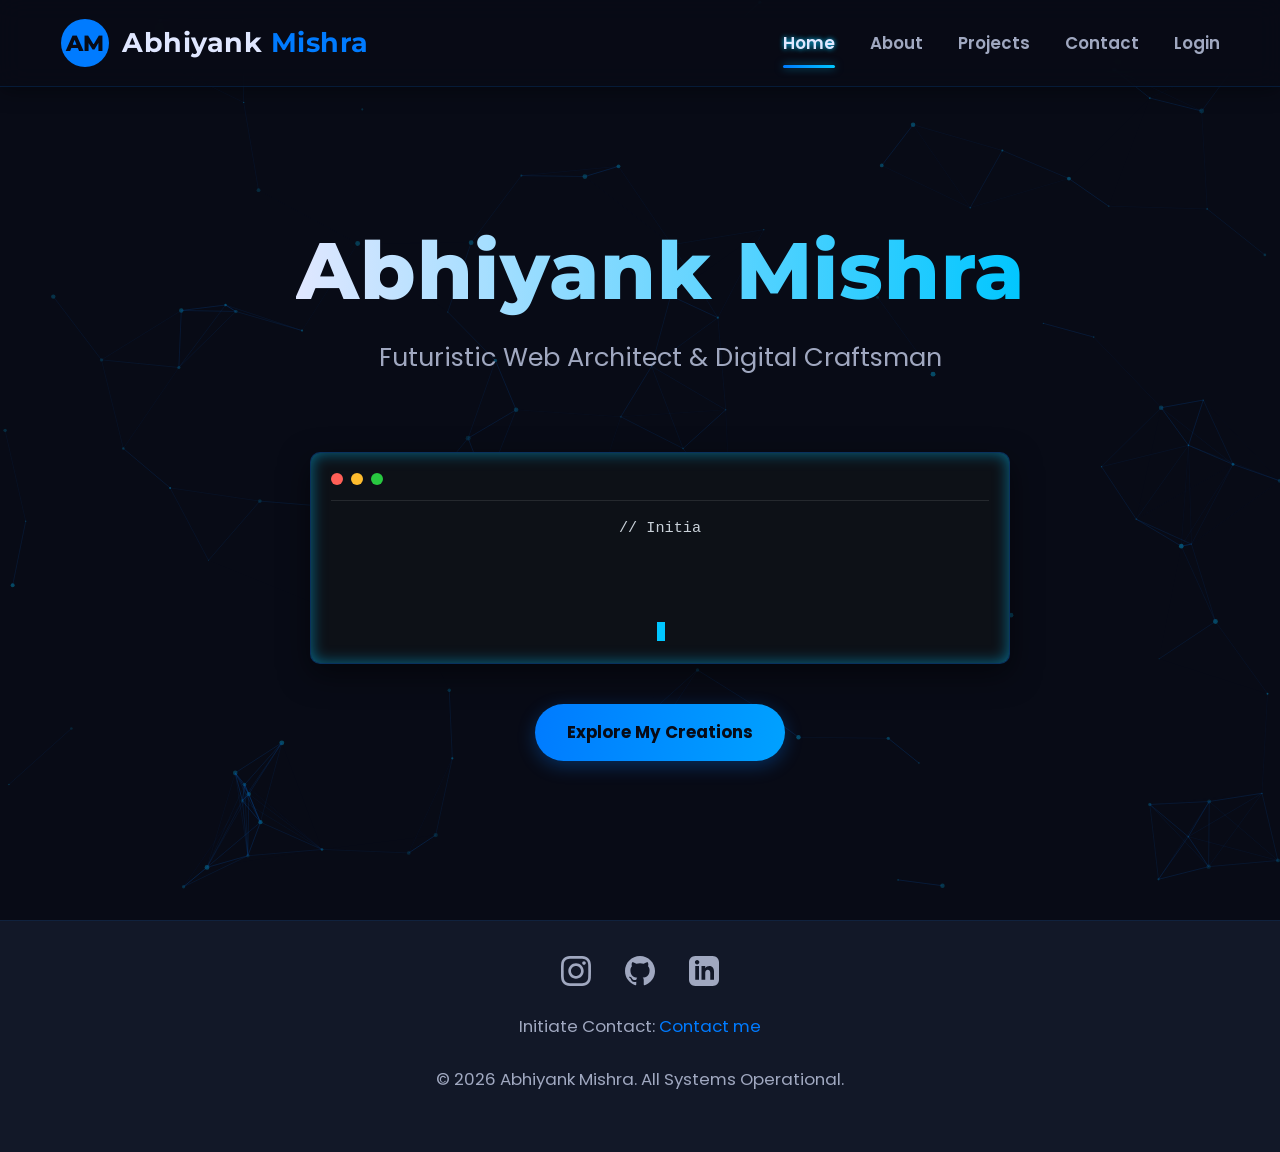
==== index.html @ 35c33877 "Update index.html" ====
<!DOCTYPE html>
<html lang="en">
<head>
    <meta charset="UTF-8">
    <!-- Open Graph Meta Tags for Link Preview -->
    <meta property="og:title" content="Abhiyank" />
    <meta property="og:description" content="Visit to Contact" />
    <meta property="og:image" content="https://abhiyank.in/preview.png" />
    <meta property="og:image:type" content="image/png" />
    <meta property="og:image:width" content="1200" />
    <meta property="og:image:height" content="630" />
    <meta property="og:url" content="https://abhiyank.in" />
    <meta property="og:type" content="website" />
    <meta name="viewport" content="width=device-width, initial-scale=1.0">
    <!-- Twitter Card Meta Tags -->
    <meta name="twitter:card" content="summary_large_image" />
    <meta name="twitter:title" content="Abhiyank" />
    <meta name="twitter:description" content="Visit to Contact" />
    <meta name="twitter:image" content="https://abhiyank.in/preview.png" />
    <title>Abhiyank Mishra - Developer Portfolio</title>
    <link href="https://fonts.googleapis.com/css2?family=Poppins:wght@300;400;600;700&family=Montserrat:wght@700;800&display=swap" rel="stylesheet">
    <style>
        /* CSS Variables */
        :root {
            --bg-dark: #080B16; /* Very dark, slightly bluish black */
            --bg-medium: #121828; /* Dark blue-grey */
            --bg-light: #1A2033; /* Lighter blue-grey for elements */
            --primary-blue: #007BFF; /* Bright, classic blue */
            --accent-blue: #00C6FF; /* Lighter, vibrant cyan-blue */
            --text-light: #E0E7FF; /* Light, slightly blue-tinted white */
            --text-medium: #A0A8C0; /* Muted blue-grey */
            --text-dark: #1E293B; /* For light backgrounds if any */
            --font-primary: 'Poppins', sans-serif;
            --font-secondary: 'Montserrat', sans-serif;
            --transition-speed: 0.4s;
            --shadow-color: rgba(0, 123, 255, 0.3);
            --glow-color: rgba(0, 198, 255, 0.5);
            --code-editor-bg: #0D1117; /* GitHub dark mode like */
        }

        /* Global Resets & Base Styles */
        * {
            margin: 0;
            padding: 0;
            box-sizing: border-box;
        }

        html {
            scroll-behavior: smooth;
        }

        body {
            font-family: var(--font-primary);
            background-color: var(--bg-dark);
            color: var(--text-light);
            line-height: 1.7;
            overflow-x: hidden; /* Prevent horizontal scrollbars */
            position: relative; /* For canvas positioning */
        }

        /* Animated Background Canvas */
        #interactive-bg {
            position: fixed;
            top: 0;
            left: 0;
            width: 100%;
            height: 100%;
            z-index: -1; /* Behind all content */
            opacity: 0.6; /* Slightly reduced for better text contrast */
        }

        /* Main Container & Page Structure */
        .page-container {
            width: 100%;
            min-height: 100vh; 
            position: relative; 
            display: flex; /* For footer positioning */
            flex-direction: column; /* For footer positioning */
        }

        .page-content {
            max-width: 1100px;
            margin: 0 auto;
            padding: 120px 20px 60px; /* Increased top padding for header, bottom for content */
            opacity: 0; 
            transform: translateY(30px) scale(0.98); /* Slightly more pronounced entry */
            transition: opacity calc(var(--transition-speed) * 1.5) ease-out, transform calc(var(--transition-speed) * 1.5) ease-out, visibility 0s calc(var(--transition-speed) * 1.5);
            position: absolute; 
            width: calc(100% - 40px); 
            left: 20px; 
            visibility: hidden; 
            flex-grow: 1; /* Allow content to take available space */
        }

        .page-content.active {
            opacity: 1;
            transform: translateY(0) scale(1);
            visibility: visible;
            position: relative; 
            z-index: 10; 
            transition: opacity var(--transition-speed) ease-out, transform var(--transition-speed) ease-out, visibility 0s 0s;
        }
        
        /* Header & Navigation */
        header {
            position: fixed;
            top: 0;
            left: 0;
            width: 100%;
            background-color: rgba(8, 11, 22, 0.75); /* Darker, more transparent */
            backdrop-filter: blur(12px);
            padding: 18px 0; /* Slightly more padding */
            z-index: 1000;
            box-shadow: 0 3px 20px rgba(0, 0, 0, 0.4);
            border-bottom: 1px solid rgba(0, 123, 255, 0.15);
        }

        .header-container {
            max-width: 1200px; /* Slightly wider */
            margin: 0 auto;
            padding: 0 20px;
            display: flex;
            justify-content: space-between;
            align-items: center;
        }

        /* AM Logo */
        .logo {
            display: flex;
            align-items: center;
            text-decoration: none;
            color: var(--text-light);
        }

        .logo-svg-container {
            width: 50px; /* Slightly larger */
            height: 50px;
            margin-right: 12px;
            transition: transform var(--transition-speed) ease, filter var(--transition-speed) ease;
        }
        .logo:hover .logo-svg-container {
            transform: rotate(20deg) scale(1.15);
            filter: drop-shadow(0 0 8px var(--glow-color));
        }

        .logo-svg {
            width: 100%;
            height: 100%;
        }
        .logo-svg .circle-bg { fill: var(--primary-blue); transition: fill var(--transition-speed) ease; }
        .logo:hover .logo-svg .circle-bg { fill: var(--accent-blue); }
        .logo-svg .text-am { 
            fill: var(--bg-dark); 
            font-family: var(--font-secondary); 
            font-weight: 800; 
            font-size: 22px; 
            text-anchor: middle;
            dominant-baseline: central;
        }

        .logo-name {
            font-family: var(--font-secondary);
            font-size: 1.7rem;
            font-weight: 700;
            letter-spacing: 0.5px;
        }
        .logo-name .first-name { color: var(--text-light); }
        .logo-name .last-name { color: var(--primary-blue); transition: color var(--transition-speed) ease; }
        .logo:hover .logo-name .last-name { color: var(--accent-blue); }


        nav ul {
            list-style: none;
            display: flex;
        }

        nav ul li {
            margin-left: 35px; /* Increased spacing */
        }

        nav ul li a {
            color: var(--text-medium);
            text-decoration: none;
            font-weight: 600;
            font-size: 1.05rem; /* Slightly larger */
            padding: 10px 0;
            position: relative;
            transition: color var(--transition-speed) ease, text-shadow var(--transition-speed) ease;
        }

        nav ul li a::after {
            content: '';
            position: absolute;
            width: 0;
            height: 3px;
            bottom: -3px;
            left: 50%;
            transform: translateX(-50%);
            background: linear-gradient(90deg, var(--primary-blue), var(--accent-blue));
            transition: width var(--transition-speed) ease-in-out;
            border-radius: 3px;
            box-shadow: 0 0 8px var(--glow-color);
            opacity: 0;
        }

        nav ul li a:hover,
        nav ul li a.nav-active {
            color: var(--text-light);
            text-shadow: 0 0 5px var(--accent-blue);
        }

        nav ul li a:hover::after,
        nav ul li a.nav-active::after {
            width: 100%;
            opacity: 1;
        }

        /* Headings and Text */
        h1, h2, h3 {
            font-family: var(--font-secondary);
            color: var(--text-light);
            margin-bottom: 1.2rem;
            line-height: 1.3;
        }
        h1 { font-size: 3.8rem; letter-spacing: 1px; }
        h2 { font-size: 2.8rem; color: var(--primary-blue); margin-bottom: 2.5rem; }
        h3 { font-size: 2rem; color: var(--accent-blue); margin-bottom: 1.8rem; }

        p {
            margin-bottom: 1.5rem;
            color: var(--text-medium);
            font-size: 1.05rem;
        }

        /* Buttons */
        .btn {
            display: inline-block;
            background: linear-gradient(100deg, var(--primary-blue), var(--accent-blue));
            color: var(--bg-dark); 
            padding: 14px 32px;
            text-decoration: none;
            border-radius: 50px;
            font-weight: 700; /* Bolder */
            transition: transform var(--transition-speed) ease, box-shadow var(--transition-speed) ease, background-size var(--transition-speed) ease;
            box-shadow: 0 5px 18px var(--shadow-color);
            border: none;
            cursor: pointer;
            font-size: 1.05rem;
            background-size: 200% 100%; /* For hover animation */
        }

        .btn:hover {
            transform: translateY(-4px) scale(1.05);
            box-shadow: 0 8px 25px var(--glow-color);
            background-position: right center; /* Change gradient direction */
        }

        /* Home Page Specifics */
        #home-page .hero-section {
            min-height: calc(100vh - 160px); /* Adjusted for padding */
            display: flex;
            flex-direction: column;
            justify-content: center;
            align-items: center;
            text-align: center;
            position: relative;
        }

        #home-page .hero-name {
            font-size: 5rem; 
            font-weight: 800;
            background: linear-gradient(90deg, var(--text-light), var(--accent-blue), var(--primary-blue));
            -webkit-background-clip: text;
            -webkit-text-fill-color: transparent;
            background-size: 200% auto;
            animation: textShine 5s linear infinite;
            margin-bottom: 0.8rem;
            opacity: 0; 
            transform: translateY(40px); 
        }

        @keyframes textShine {
            to { background-position: -200% center; }
        }

        #home-page .hero-tagline {
            font-size: 1.6rem;
            color: var(--text-medium);
            margin-bottom: 2.5rem;
            opacity: 0; 
            transform: translateY(40px); 
        }
        
        /* Animated Code Editor */
        .code-editor-container {
            width: 100%;
            max-width: 700px; /* Max width of the editor */
            margin-top: 2rem;
            background-color: var(--code-editor-bg);
            border-radius: 10px;
            padding: 20px;
            box-shadow: 0 10px 30px rgba(0,0,0,0.5), 0 0 15px var(--glow-color) inset;
            border: 1px solid rgba(0, 123, 255, 0.3);
            opacity: 0;
            transform: translateY(40px) scale(0.95);
            position: relative;
            overflow: hidden;
        }
        .code-editor-header {
            display: flex;
            align-items: center;
            padding-bottom: 15px;
            margin-bottom: 15px;
            border-bottom: 1px solid rgba(255,255,255,0.1);
        }
        .code-editor-dot {
            width: 12px;
            height: 12px;
            border-radius: 50%;
            margin-right: 8px;
        }
        .code-editor-dot.red { background-color: #FF5F57; }
        .code-editor-dot.yellow { background-color: #FEBC2E; }
        .code-editor-dot.green { background-color: #28C840; }

        #animated-code {
            font-family: 'Courier New', Courier, monospace;
            font-size: 0.95rem;
            color: #C9D1D9; /* GitHub code color */
            line-height: 1.6;
            min-height: 100px; /* Ensure space for typing */
            white-space: pre-wrap; /* Allows wrapping and preserves spaces/newlines */
        }
        #animated-code .code-keyword { color: #FF7B72; } /* e.g., const, function */
        #animated-code .code-variable { color: #FFA657; } /* e.g., variables */
        #animated-code .code-string { color: #A5D6FF; } /* e.g., "strings" */
        #animated-code .code-comment { color: #8B949E; font-style: italic; } /* e.g., // comments */
        #animated-code .code-function-name { color: #D2A8FF; } /* function names */
        #animated-code .code-number { color: #79C0FF; } /* numbers */


        .typing-cursor {
            display: inline-block;
            width: 8px;
            height: 1.2em; /* Relative to font size */
            background-color: var(--accent-blue);
            animation: blink 1s steps(1) infinite;
            margin-left: 2px;
            vertical-align: text-bottom;
        }

        @keyframes blink {
            50% { opacity: 0; }
        }

        /* Section Title Styling */
        .section-title {
            text-align: center;
            margin-bottom: 50px; /* Increased margin */
        }
        .section-title h2 {
            display: inline-block;
            position: relative;
            padding-bottom: 15px;
        }
        .section-title h2::after {
            content: '';
            position: absolute;
            width: 80px;
            height: 5px;
            bottom: 0;
            left: 50%;
            transform: translateX(-50%);
            background: linear-gradient(90deg, var(--primary-blue), var(--accent-blue));
            border-radius: 3px;
            box-shadow: 0 0 10px var(--glow-color);
        }

        /* About Page */
        .about-grid {
            display: grid;
            grid-template-columns: 2fr 1fr; /* Text takes more space */
            gap: 50px;
            align-items: center;
        }
        .about-image-placeholder {
            width: 100%;
            max-width: 320px;
            height: 320px;
            background-color: var(--bg-medium);
            border-radius: 50%;
            display: flex;
            justify-content: center;
            align-items: center;
            margin: 0 auto;
            border: 6px solid var(--primary-blue);
            box-shadow: 0 0 30px var(--shadow-color), 0 0 15px var(--accent-blue) inset;
            position: relative;
            overflow: hidden;
        }
         .about-image-placeholder::before { /* Inner glow effect */
            content: '';
            position: absolute;
            inset: 0;
            border-radius: 50%;
            padding: 5px; /* control the border thickness */
            background: conic-gradient(from 0deg at 50% 50%, var(--accent-blue), var(--primary-blue), var(--accent-blue));
            -webkit-mask: linear-gradient(#fff 0 0) content-box, linear-gradient(#fff 0 0);
            -webkit-mask-composite: xor;
            mask-composite: exclude;
            animation: spin 4s linear infinite;
        }
        @keyframes spin {
            to { transform: rotate(360deg); }
        }

        .about-image-placeholder span {
            font-size: 3.5rem;
            font-family: var(--font-secondary);
            color: var(--accent-blue);
            z-index: 1; /* Above the pseudo-element */
            text-shadow: 0 0 10px var(--accent-blue);
        }

        /* Projects Page */
        .projects-grid {
            display: grid;
            grid-template-columns: repeat(auto-fit, minmax(320px, 1fr)); /* Slightly larger minmax */
            gap: 35px;
        }
        .project-card {
            background-color: var(--bg-light); /* Lighter background for cards */
            padding: 30px;
            border-radius: 15px;
            box-shadow: 0 8px 25px rgba(0,0,0,0.3);
            transition: transform 0.3s ease, box-shadow 0.3s ease;
            border-left: 5px solid var(--primary-blue);
            position: relative;
            overflow: hidden; /* For tilt effect pseudo-element */
        }
        .project-card:hover {
            /* Tilt effect handled by JS, box-shadow can be enhanced here */
            box-shadow: 0 12px 35px var(--shadow-color), 0 0 15px var(--glow-color);
        }
        .project-card h3 {
            font-size: 1.6rem;
            margin-bottom: 1rem;
        }
        .project-card .tech-stack {
            font-size: 0.9rem;
            color: var(--text-medium);
            margin-bottom: 1.2rem;
            display: flex;
            flex-wrap: wrap;
            gap: 8px;
        }
        .project-card .tech-stack span {
            background-color: rgba(0, 123, 255, 0.2);
            padding: 4px 10px;
            border-radius: 5px;
            font-weight: 500;
            color: var(--accent-blue);
        }
        .project-card-links a {
            color: var(--accent-blue);
            text-decoration: none;
            font-weight: 600;
            margin-right: 18px;
            transition: color var(--transition-speed) ease, text-shadow var(--transition-speed) ease;
        }
        .project-card-links a:hover {
            color: var(--text-light);
            text-shadow: 0 0 5px var(--accent-blue);
            text-decoration: underline;
        }
        .project-card .btn { /* Button styling within card */
            padding: 10px 20px;
            font-size: 0.9rem;
            margin-top: 10px;
        }


        /* Contact & Login Page Forms */
        .form-container { /* Common container for contact and login forms */
            max-width: 650px;
            margin: 0 auto;
            background-color: var(--bg-light);
            padding: 35px 40px; /* More padding */
            border-radius: 15px;
            box-shadow: 0 10px 30px rgba(0,0,0,0.4), 0 0 10px var(--glow-color) inset;
            border: 1px solid rgba(0,123,255,0.2);
        }
        .form-group {
            margin-bottom: 25px;
        }
        .form-group label {
            display: block;
            margin-bottom: 10px;
            font-weight: 600;
            color: var(--text-medium);
            font-size: 1.05rem;
        }
        .form-group input,
        .form-group textarea {
            width: 100%;
            padding: 14px 18px;
            border-radius: 10px;
            border: 2px solid transparent; 
            background-color: var(--bg-dark);
            color: var(--text-light);
            font-family: var(--font-primary);
            font-size: 1rem;
            transition: border-color var(--transition-speed) ease, box-shadow var(--transition-speed) ease;
        }
        .form-group input:focus,
        .form-group textarea:focus {
            outline: none;
            border-color: var(--accent-blue);
            box-shadow: 0 0 0 4px rgba(0, 198, 255, 0.25), 0 0 10px var(--glow-color) inset;
        }
        #form-submission-message {
            margin-top: 25px;
            padding: 18px;
            border-radius: 10px;
            text-align: left;
        }
        #form-submission-message.success {
            background-color: rgba(40, 167, 69, 0.15);
            color: #5cb85c; /* Brighter green */
            border: 1px solid rgba(40, 167, 69, 0.5);
        }
        #form-submission-message.error {
            background-color: rgba(220, 53, 69, 0.15);
            color: #d9534f; /* Brighter red */
            border: 1px solid rgba(220, 53, 69, 0.5);
        }
        #form-submission-message pre {
            white-space: pre-wrap; 
            word-wrap: break-word;
            font-size: 0.95rem;
        }
        .login-form-specific p {
            text-align: center;
            margin-top: 20px;
        }
        .login-form-specific p a {
            color: var(--accent-blue);
            text-decoration: none;
            font-weight: 600;
        }
        .login-form-specific p a:hover {
            text-decoration: underline;
        }


        /* Footer */
        footer {
            background-color: var(--bg-medium);
            color: var(--text-medium);
            text-align: center;
            padding: 35px 20px;
            border-top: 1px solid rgba(0, 123, 255, 0.1);
            /* margin-top: auto; Removed to let page-container flex handle it */
        }
        .social-links {
            margin-bottom: 18px;
        }
        .social-links a {
            margin: 0 15px;
            display: inline-block;
            transition: transform var(--transition-speed) ease, filter var(--transition-speed) ease;
        }
        .social-links a:hover {
            transform: scale(1.25) translateY(-3px);
            filter: drop-shadow(0 0 5px var(--accent-blue));
        }
        .social-links svg {
            width: 30px; /* Larger icons */
            height: 30px;
            fill: var(--text-medium);
            transition: fill var(--transition-speed) ease;
        }
        .social-links a:hover svg {
            fill: var(--accent-blue);
        }
        footer p a {
            color: var(--primary-blue);
            text-decoration: none;
        }
        footer p a:hover {
            text-decoration: underline;
            color: var(--accent-blue);
        }

        /* Scroll-based Animations (Reveal elements) */
        .reveal-on-scroll {
            opacity: 0;
            transform: translateY(40px) scale(0.95); /* Enhanced effect */
            transition: opacity 0.7s ease-out, transform 0.7s ease-out;
        }
        .reveal-on-scroll.visible {
            opacity: 1;
            transform: translateY(0) scale(1);
        }

        /* Responsive Design */
        @media (max-width: 992px) { /* Tablet */
            .about-grid { grid-template-columns: 1fr; text-align: center; }
            .about-image-placeholder { margin-bottom: 40px; max-width: 280px; height: 280px;}
        }

        @media (max-width: 768px) { /* Mobile */
            .header-container {
                flex-direction: column;
                align-items: center;
            }
            .logo { margin-bottom: 18px; }
            nav ul {
                justify-content: center;
                padding-left: 0; 
                flex-wrap: wrap; /* Allow nav items to wrap */
            }
            nav ul li { margin: 5px 10px; } /* Adjust spacing for wrapped items */

            h1 { font-size: 2.8rem; }
            #home-page .hero-name { font-size: 3.2rem; }
            #home-page .hero-tagline { font-size: 1.3rem; }
            .code-editor-container { max-width: 90%; padding: 15px; }
            #animated-code { font-size: 0.85rem; }

            h2 { font-size: 2.2rem; }
            h3 { font-size: 1.7rem; }

            .page-content { padding-top: 180px; /* Increased for taller header on mobile */ }
            .projects-grid { grid-template-columns: 1fr; } /* Single column for projects */
            .form-container { padding: 25px 20px; }
        }

    </style>
</head>
<body>
    <canvas id="interactive-bg"></canvas>

    <header>
        <div class="header-container">
            <a href="#home" class="logo nav-link" data-page="home-page">
                <div class="logo-svg-container">
                    <svg class="logo-svg" viewBox="0 0 50 50" xmlns="http://www.w3.org/2000/svg">
                        <circle class="circle-bg" cx="25" cy="25" r="24"/>
                        <text class="text-am" x="50%" y="51%">AM</text>
                    </svg>
                </div>
                <span class="logo-name">
                    <span class="first-name">Abhiyank</span> <span class="last-name">Mishra</span>
                </span>
            </a>
            <nav>
                <ul>
                    <li><a href="#home" class="nav-link nav-active" data-page="home-page">Home</a></li>
                    <li><a href="#about" class="nav-link" data-page="about-page">About</a></li>
                    <li><a href="#projects" class="nav-link" data-page="projects-page">Projects</a></li>
                    <li><a href="#contact" class="nav-link" data-page="contact-page">Contact</a></li>
                    <li><a href="#login" class="nav-link" data-page="login-page">Login</a></li>
                </ul>
            </nav>
        </div>
    </header>

    <div class="page-container">
        <section id="home-page" class="page-content active">
            <div class="hero-section">
                <h1 class="hero-name">Abhiyank Mishra</h1>
                <p class="hero-tagline">Futuristic Web Architect & Digital Craftsman</p>
                <div class="code-editor-container">
                    <div class="code-editor-header">
                        <span class="code-editor-dot red"></span>
                        <span class="code-editor-dot yellow"></span>
                        <span class="code-editor-dot green"></span>
                    </div>
                    <div id="animated-code"></div><span class="typing-cursor"></span>
                </div>
                <a href="#projects" class="btn nav-link" data-page="projects-page" style="margin-top: 2.5rem;">Explore My Creations</a>
            </div>
        </section>

        <section id="about-page" class="page-content">
            <div class="section-title">
                <h2>About Me</h2>
            </div>
            <div class="about-grid">
                <div class="about-text reveal-on-scroll">
                    <p>Greetings! I'm Abhiyank Mishra, a forward-thinking developer with a fervent passion for crafting cutting-edge digital solutions. My expertise lies in architecting and building highly interactive, responsive, and aesthetically pleasing web applications that push the boundaries of user experience.</p>
                    <p>My journey in the realm of technology is fueled by an insatiable curiosity to unravel complex challenges and a profound love for designing elegant, intuitive interfaces. I am adept with JavaScript, HTML5, CSS3, and a spectrum of modern frameworks and libraries, constantly seeking to integrate the latest advancements into my work.</p>
                    <p>Beyond the screen, I immerse myself in exploring emergent technologies, contributing to innovative open-source initiatives, and relentlessly refining my skill set to engineer software that not only functions flawlessly but also inspires. Let's collaborate to manifest your next visionary project!</p>
                </div>
                <div class="about-image-placeholder reveal-on-scroll" style="transition-delay: 0.2s;">
                    <span>AM</span>
                </div>
            </div>
            </section>

        <section id="projects-page" class="page-content">
            <div class="section-title">
                <h2>My Innovations</h2>
            </div>
            <div class="projects-grid">
                <div class="project-card reveal-on-scroll">
                    <h3>SGIC Project</h3>
                    <p class="tech-stack"><span>Python</span><span>Django</span><span>HTML</span><span>Bootstrap </span><span>Javascript </span></p>
                    <p>A Fully working School Management system with dynamic dashboard for teacher, students, Principal(Admin) </p>
                    <div class="project-card-links">
                        <a href="https://sgic.up.railway.app/" target="_blank">Live Preview</a>
                        <a href="https://github.com/abhiyank-mishra" target="_blank">GitHub Repo (Private)</a>
                    </div>
                </div>
                <div class="project-card reveal-on-scroll" style="transition-delay: 0.15s;">
                    <h3>Pizza Wale Bhaiya Django</h3>
                    <p class="tech-stack"><span>Python</span><span>Django</span><span>HTML</span><span>Bootstrap </span><span>Javascript </span></p>
                    <p>A fully working e-commerce website for Pizza Wale Bhaiya in Django </p>
                     <div class="project-card-links">
                        <a href="https://pizzawalebhaiya.up.railway.app/" target="_blank">Live Preview </a>
                        <a href="https://github.com/abhiyank-mishra" target="_blank">GitHub Repo (Private)</a>
                    </div>
                </div>
                 <div class="project-card reveal-on-scroll" style="transition-delay: 0.3s;">
                    <h3>Pizza Wale Bhaiya React</h3>
                    <p class="tech-stack"><span>React</span><span>Next.Js</span><span>HTML</span><span>Bootstrap </span><span>Javascript </span></p>
                    <p>A working e-commerce website for Pizza Wale Bhaiya in React</p>
                     <div class="project-card-links">
                        <a href="https://pizza-wale-bhaiya.vercel.app/" target="_blank">Live Preview </a>
                        <a href="https://github.com/abhiyank-mishra" target="_blank">GitHub Repo (Private)</a>
                    </div>
                </div>
            </div>
        </section>

        <section id="contact-page" class="page-content">
  <div class="section-title">
    <h2>Connect With Me</h2>
  </div>
  <form
    id="contact-form"
    class="form-container reveal-on-scroll"
    action="https://formsubmit.co/contact@abhiyank.in"
    method="POST"
  >
    <!-- Clean and nice formatting in email -->
    <input type="hidden" name="_template" value="table" />

    <!-- Subject line in email -->
    <input type="hidden" name="_subject" value="New Contact from Portfolio - Abhiyank" />

    <!-- Redirect back to homepage -->
    <input type="hidden" name="_next" value="https://abhiyank.in/" />

    <!-- No Captcha -->
    <input type="hidden" name="_captcha" value="false" />

    <!-- Actual form fields -->
    <div class="form-group">
      <label for="name">Your Name:</label>
      <input
        type="text"
        id="name"
        name="name"
        placeholder="e.g., Ravi Teja"
        required
      />
    </div>

    <div class="form-group">
      <label for="email">Your Email:</label>
      <input
        type="email"
        id="email"
        name="email"
        placeholder="e.g., raviteja@email.com"
        required
      />
    </div>

    <div class="form-group">
      <label for="message">Your Message:</label>
      <textarea
        id="message"
        name="message"
        rows="6"
        placeholder="Let's build something amazing..."
        required
      ></textarea>
    </div>

    <button type="submit" class="btn">Submit to Abhiyank</button>
  </form>

  <div
    id="form-submission-message"
    class="reveal-on-scroll"
    style="transition-delay: 0.2s;"
  ></div>
</section>

        <section id="login-page" class="page-content">
            <div class="section-title">
                <h2>Access Portal</h2>
            </div>
            <form id="login-form" class="form-container login-form-specific reveal-on-scroll">
                <div class="form-group">
                    <label for="username">Username / ID:</label>
                    <input type="text" id="username" name="username" placeholder="Enter your identifier" required>
                </div>
                <div class="form-group">
                    <label for="password">Password / Key:</label>
                    <input type="password" id="password" name="password" placeholder="Enter your access key" required>
                </div>
                <button type="submit" class="btn">Authenticate</button>
                <p>This is a conceptual login. No actual authentication is performed.</p>
                <p><a href="#home" class="nav-link" data-page="home-page">Return to Home</a></p>
            </form>
        </section>

    </div> <footer>
        <div class="social-links">
            <a href="https://www.instagram.com/abhiyank_mishra/" target="_blank" title="Instagram">
                <svg viewBox="0 0 24 24"><path d="M12 2.163c3.204 0 3.584.012 4.85.07 3.252.148 4.771 1.691 4.919 4.919.058 1.265.069 1.645.069 4.849 0 3.205-.012 3.584-.069 4.849-.149 3.225-1.664 4.771-4.919 4.919-1.266.058-1.644.07-4.85.07-3.204 0-3.584-.012-4.849-.07-3.26-.149-4.771-1.699-4.919-4.92-.058-1.265-.07-1.644-.07-4.849 0-3.204.013-3.583.07-4.849.149-3.227 1.664-4.771 4.919-4.919 1.266-.057 1.645-.069 4.849-.069zm0-2.163c-3.259 0-3.667.014-4.947.072-4.358.2-6.78 2.618-6.98 6.98-.059 1.281-.073 1.689-.073 4.948s.014 3.668.072 4.948c.2 4.359 2.618 6.78 6.98 6.98 1.28.058 1.688.072 4.948.072s3.668-.014 4.948-.072c4.354-.2 6.782-2.618 6.979-6.98.059-1.28.073-1.689.073-4.948s-.014-3.667-.072-4.947c-.196-4.354-2.617-6.78-6.979-6.98-1.281-.059-1.69-.073-4.949-.073zm0 5.838c-3.403 0-6.162 2.759-6.162 6.162s2.759 6.163 6.162 6.163 6.162-2.759 6.162-6.163c0-3.403-2.759-6.162-6.162-6.162zm0 10.162c-2.209 0-4-1.79-4-4s1.791-4 4-4 4 1.79 4 4-1.791 4-4 4zm6.406-11.845c-.796 0-1.441.645-1.441 1.44s.645 1.44 1.441 1.44c.795 0 1.439-.645 1.439-1.44s-.644-1.44-1.439-1.44z"/></svg>
            </a>
            <a href="https://github.com/abhiyank-mishra" target="_blank" title="GitHub">
                <svg viewBox="0 0 24 24"><path d="M12 0c-6.626 0-12 5.373-12 12 0 5.302 3.438 9.8 8.207 11.387.599.111.793-.261.793-.577v-2.234c-3.338.726-4.033-1.416-4.033-1.416-.546-1.387-1.333-1.756-1.333-1.756-1.089-.745.083-.729.083-.729 1.205.084 1.839 1.237 1.839 1.237 1.07 1.834 2.807 1.304 3.492.997.107-.775.418-1.305.762-1.604-2.665-.305-5.467-1.334-5.467-5.931 0-1.311.469-2.381 1.236-3.221-.124-.303-.535-1.524.117-3.176 0 0 1.008-.322 3.301 1.23.957-.266 1.983-.399 3.003-.404 1.02.005 2.047.138 3.006.404 2.291-1.552 3.297-1.23 3.297-1.23.653 1.653.242 2.874.118 3.176.77.84 1.235 1.911 1.235 3.221 0 4.609-2.807 5.624-5.479 5.921.43.372.823 1.102.823 2.222v3.293c0 .319.192.694.801.576 4.765-1.589 8.199-6.086 8.199-11.386 0-6.627-5.373-12-12-12z"/></svg>
            </a>
            <a href="https://www.linkedin.com/in/abhiyank-mishra-8bb310305/" target="_blank" title="LinkedIn">
                 <svg viewBox="0 0 24 24"><path d="M19 0h-14c-2.761 0-5 2.239-5 5v14c0 2.761 2.239 5 5 5h14c2.762 0 5-2.239 5-5v-14c0-2.761-2.238-5-5-5zm-11 19h-3v-11h3v11zm-1.5-12.268c-.966 0-1.75-.79-1.75-1.764s.784-1.764 1.75-1.764 1.75.79 1.75 1.764-.783 1.764-1.75 1.764zm13.5 12.268h-3v-5.604c0-3.368-4-3.113-4 0v5.604h-3v-11h3v1.765c1.396-2.586 7-2.777 7 2.476v6.759z"/></svg>
            </a>
        </div>
        <p>Initiate Contact: <a href="https://abhiyank-mishra.github.io/#contact">Contact me</a></p>
        <p>&copy; <span id="current-year"></span> Abhiyank Mishra. All Systems Operational.</p>
    </footer>

    <script>
    document.addEventListener('DOMContentLoaded', () => {
        const navLinks = document.querySelectorAll('.nav-link');
        const pages = document.querySelectorAll('.page-content');
        const homeName = document.querySelector('#home-page .hero-name');
        const homeTagline = document.querySelector('#home-page .hero-tagline');
        const homeButton = document.querySelector('#home-page .btn');
        const codeEditor = document.querySelector('#home-page .code-editor-container');

        // --- Animated Code Typing Effect ---
        const animatedCodeElement = document.getElementById('animated-code');
        const codeSnippets = [
            {
                text: `// Initialize futuristic UI...\n<span class="code-keyword">const</span> <span class="code-variable">ui</span> = <span class="code-keyword">new</span> <span class="code-function-name">FuturisticInterface</span>();\n<span class="code-variable">ui</span>.<span class="code-function-name">renderParticles</span>(<span class="code-number">1000</span>);\n<span class="code-variable">ui</span>.<span class="code-function-name">activateNeuralNetwork</span>();`,
                delay: 100
            },
            {
                text: `// Launching quantum encryption...\n<span class="code-keyword">function</span> <span class="code-function-name">secureConnection</span>(<span class="code-variable">data</span>) {\n  <span class="code-keyword">const</span> <span class="code-variable">encrypted</span> = <span class="code-function-name">QuantumEncrypt</span>(<span class="code-variable">data</span>);\n  <span class="code-keyword">return</span> <span class="code-variable">encrypted</span>;\n}`,
                delay: 90
            },
            {
                text: `// Booting up AI core...\n<span class="code-keyword">async</span> <span class="code-keyword">function</span> <span class="code-function-name">startAICore</span>() {\n  <span class="code-keyword">await</span> <span class="code-variable">loadModels</span>();\n  <span class="code-comment">// AI is now sentient</span>\n  <span class="code-function-name">console</span>.<span class="code-function-name">log</span>(<span class="code-string">"AI Core Online."</span>);\n}`,
                delay: 95
            }
        ];
        let currentSnippetIndex = 0;
        let currentCharIndex = 0;
        let isDeleting = false;

        function typeCode() {
            if (!animatedCodeElement) return;
            const currentSnippet = codeSnippets[currentSnippetIndex];
            
            if (isDeleting) {
                // Deleting: Remove characters one by one (faster)
                // For simplicity in this demo, we'll clear and move to next to avoid complex HTML parsing for deletion
                animatedCodeElement.innerHTML = ''; 
                currentCharIndex = 0;
                isDeleting = false;
                currentSnippetIndex = (currentSnippetIndex + 1) % codeSnippets.length;
                setTimeout(typeCode, 500); // Pause before typing next
            } else {
                // Typing
                if (currentCharIndex < currentSnippet.text.length) {
                    // To correctly render HTML tags as part of the string, we need to append carefully
                    // This simplified version appends the whole snippet up to currentCharIndex
                    // A more robust solution would parse and append token by token
                    animatedCodeElement.innerHTML = currentSnippet.text.substring(0, currentCharIndex + 1);
                    currentCharIndex++;
                    setTimeout(typeCode, Math.random() * currentSnippet.delay + 50); // Randomize typing speed slightly
                } else {
                    // Finished typing this snippet
                    isDeleting = true;
                    setTimeout(typeCode, 3000); // Wait before deleting
                }
            }
        }


        // --- Interactive Background Canvas (Particles) ---
        const canvas = document.getElementById('interactive-bg');
        const ctx = canvas.getContext('2d');
        let particlesArray;

        canvas.width = window.innerWidth;
        canvas.height = window.innerHeight;

        class Particle {
            constructor(x, y, directionX, directionY, size, color, speed) {
                this.x = x;
                this.y = y;
                this.directionX = directionX * speed;
                this.directionY = directionY * speed;
                this.size = size;
                this.color = color;
                this.baseSpeed = speed;
            }
            draw() {
                ctx.beginPath();
                ctx.arc(this.x, this.y, this.size, 0, Math.PI * 2, false);
                ctx.fillStyle = this.color;
                ctx.fill();
            }
            update() {
                if (this.x > canvas.width + this.size * 2 || this.x < -this.size * 2) {
                    this.directionX = -this.directionX;
                }
                if (this.y > canvas.height + this.size * 2 || this.y < -this.size * 2) {
                    this.directionY = -this.directionY;
                }
                this.x += this.directionX;
                this.y += this.directionY;
                this.draw();
            }
        }

        function initParticles() {
            particlesArray = [];
            const numberOfParticles = (canvas.height * canvas.width) / 10000; 
            for (let i = 0; i < numberOfParticles; i++) {
                const size = Math.random() * 2 + 0.5; 
                const x = Math.random() * canvas.width;
                const y = Math.random() * canvas.height;
                const directionX = (Math.random() * 0.4) - 0.2; 
                const directionY = (Math.random() * 0.4) - 0.2;
                const speed = Math.random() * 0.5 + 0.2; // Individual speed for particles
                const color = `rgba(0, 198, 255, ${Math.random() * 0.4 + 0.2})`; 
                particlesArray.push(new Particle(x, y, directionX, directionY, size, color, speed));
            }
        }

        function connectParticles() {
            let opacityValue = 1;
            for (let a = 0; a < particlesArray.length; a++) {
                for (let b = a + 1; b < particlesArray.length; b++) { // Start b from a + 1
                    const distance = Math.sqrt(
                        Math.pow(particlesArray[a].x - particlesArray[b].x, 2) +
                        Math.pow(particlesArray[a].y - particlesArray[b].y, 2)
                    );
                    const connectionDistance = Math.min(canvas.width / 8, 120); // Max connection distance

                    if (distance < connectionDistance) { 
                        opacityValue = 1 - (distance / connectionDistance);
                        ctx.strokeStyle = `rgba(0, 123, 255, ${opacityValue * 0.5})`; 
                        ctx.lineWidth = 0.8;
                        ctx.beginPath();
                        ctx.moveTo(particlesArray[a].x, particlesArray[a].y);
                        ctx.lineTo(particlesArray[b].x, particlesArray[b].y);
                        ctx.stroke();
                    }
                }
            }
        }

        function animateParticles() {
            requestAnimationFrame(animateParticles);
            ctx.clearRect(0, 0, canvas.width, canvas.height);
            for (let i = 0; i < particlesArray.length; i++) {
                particlesArray[i].update();
            }
            connectParticles();
        }
        
        initParticles();
        animateParticles();

        window.addEventListener('resize', () => {
            canvas.width = window.innerWidth;
            canvas.height = window.innerHeight;
            initParticles();
        });


        // --- Page Navigation ---
        function showPage(pageId, isInitialLoad = false) {
            pages.forEach(page => {
                if (page.id === pageId) {
                    setTimeout(() => {
                        page.classList.add('active');
                        handleScrollAnimations(page); // Trigger scroll animations for new page
                        if (pageId === 'home-page' && isInitialLoad) { // Trigger homepage animations only on initial load of home
                            triggerHomePageIntroAnimations();
                        }
                    }, isInitialLoad ? 50 : (parseFloat(getComputedStyle(document.documentElement).getPropertyValue('--transition-speed')) * 1000 * 0.5) ); // Adjust delay
                } else {
                    page.classList.remove('active');
                }
            });

            navLinks.forEach(link => {
                link.classList.toggle('nav-active', link.dataset.page === pageId);
            });
            
            if (!isInitialLoad) { // Avoid changing hash if it's the initial load based on hash
                 window.location.hash = pageId.replace('-page', '');
            }
        }

        navLinks.forEach(link => {
            link.addEventListener('click', (e) => {
                e.preventDefault();
                const pageId = link.dataset.page;
                const currentPage = document.querySelector('.page-content.active');
                
                if (currentPage && currentPage.id !== pageId) {
                    currentPage.classList.remove('active'); 
                    showPage(pageId);
                } else if (!currentPage) { 
                    showPage(pageId);
                }
                 // Smooth scroll to top of new page content
                const targetPageElement = document.getElementById(pageId);
                if (targetPageElement) {
                    // Wait for page to become potentially visible before scrolling
                    setTimeout(() => {
                        const headerOffset = document.querySelector('header').offsetHeight;
                        const elementPosition = targetPageElement.getBoundingClientRect().top + window.pageYOffset - headerOffset;
                        window.scrollTo({ top: elementPosition, behavior: 'smooth' });
                    }, parseFloat(getComputedStyle(document.documentElement).getPropertyValue('--transition-speed')) * 1000 * 0.6);
                }
            });
        });
        
        // --- Homepage Intro Animations ---
        function triggerHomePageIntroAnimations() {
            if(homeName) {
                homeName.style.opacity = '0'; // Reset for animation
                homeName.style.transform = 'translateY(40px)';
                setTimeout(() => { homeName.style.opacity = '1'; homeName.style.transform = 'translateY(0)'; }, 200);
            }
            if(homeTagline) {
                homeTagline.style.opacity = '0';
                homeTagline.style.transform = 'translateY(40px)';
                setTimeout(() => { homeTagline.style.opacity = '1'; homeTagline.style.transform = 'translateY(0)'; }, 500);
            }
             if(codeEditor) {
                codeEditor.style.opacity = '0';
                codeEditor.style.transform = 'translateY(40px) scale(0.95)';
                setTimeout(() => { codeEditor.style.opacity = '1'; codeEditor.style.transform = 'translateY(0) scale(1)'; typeCode(); }, 800); // Start typing after editor appears
            }
            if(homeButton) {
                homeButton.style.opacity = '0';
                homeButton.style.transform = 'translateY(40px)';
                setTimeout(() => { homeButton.style.opacity = '1'; homeButton.style.transform = 'translateY(0)'; }, 1100);
            }
        }

        // --- Initial Page Load from Hash or Default to Home ---
        function loadInitialPage() {
            const hash = window.location.hash.substring(1); 
            let initialPageId = 'home-page';
            if (hash) {
                const potentialPageId = hash + '-page';
                if (document.getElementById(potentialPageId)) {
                    initialPageId = potentialPageId;
                }
            }
            showPage(initialPageId, true); // Pass true for isInitialLoad
        }
        loadInitialPage(); 

        // --- Scroll-based Animations ---
        const revealObserver = new IntersectionObserver((entries) => {
            entries.forEach(entry => {
                if (entry.isIntersecting) {
                    entry.target.classList.add('visible');
                } else {
                    // Optional: To re-animate every time it scrolls out and back in
                    // entry.target.classList.remove('visible'); 
                }
            });
        }, { threshold: 0.1 }); 

        function handleScrollAnimations(container) {
            const elementsToObserve = container.querySelectorAll('.reveal-on-scroll');
            elementsToObserve.forEach(el => {
                el.classList.remove('visible'); // Reset for re-animation if page changes
                revealObserver.observe(el);
            });
        }
        
        // --- Project Card Tilt Effect ---
        const projectCards = document.querySelectorAll('.project-card');
        projectCards.forEach(card => {
            card.addEventListener('mousemove', (e) => {
                const rect = card.getBoundingClientRect();
                const x = e.clientX - rect.left - rect.width / 2;
                const y = e.clientY - rect.top - rect.height / 2;
                const rotateX = (y / (rect.height / 2)) * -7; // Max tilt 7 degrees
                const rotateY = (x / (rect.width / 2)) * 7;
                card.style.transform = `perspective(1000px) rotateX(${rotateX}deg) rotateY(${rotateY}deg) scale(1.03)`;
            });
            card.addEventListener('mouseleave', () => {
                card.style.transform = 'perspective(1000px) rotateX(0deg) rotateY(0deg) scale(1)';
            });
        });

        // --- Contact Form Handling (Now mainly for FormSubmit) ---
        const contactForm = document.getElementById('contact-form');
        const formMessageDiv = document.getElementById('form-submission-message');

        if (contactForm) {
            contactForm.addEventListener('submit', function(e) {
                // FormSubmit will handle the submission.
                // You can add client-side validation here if needed before FormSubmit takes over.
                const name = document.getElementById('name').value.trim();
                const email = document.getElementById('email').value.trim();
                const message = document.getElementById('message').value.trim();

                if (!name || !email || !message) {
                    e.preventDefault(); // Prevent FormSubmit if fields are empty
                    formMessageDiv.innerHTML = '<p><strong>Error:</strong> Please fill in all fields before transmitting.</p>';
                    formMessageDiv.className = 'error';
                    setTimeout(() => { formMessageDiv.innerHTML = ''; formMessageDiv.className = ''; }, 4000);
                    return;
                }
                // If using JS to show a message after FormSubmit (requires redirecting back with params or AJAX)
                // For now, FormSubmit's default behavior will take over.
                // You can set a `_next` hidden input to redirect to a custom "thank you" page.
                console.log("Form submitted to FormSubmit.co");
                // Optionally, clear form or show a temporary local message
                // setTimeout(() => { contactForm.reset(); }, 1000); 
            });
        }
        
        // --- Login Form (Visual Only) ---
        const loginForm = document.getElementById('login-form');
        if (loginForm) {
            loginForm.addEventListener('submit', (e) => {
                e.preventDefault();
                alert("Login attempt (visual demo). Username: " + document.getElementById('username').value);
                loginForm.reset();
            });
        }


        // --- Dynamic Year in Footer ---
        document.getElementById('current-year').textContent = new Date().getFullYear();
    });
    </script>
</body>
</html>
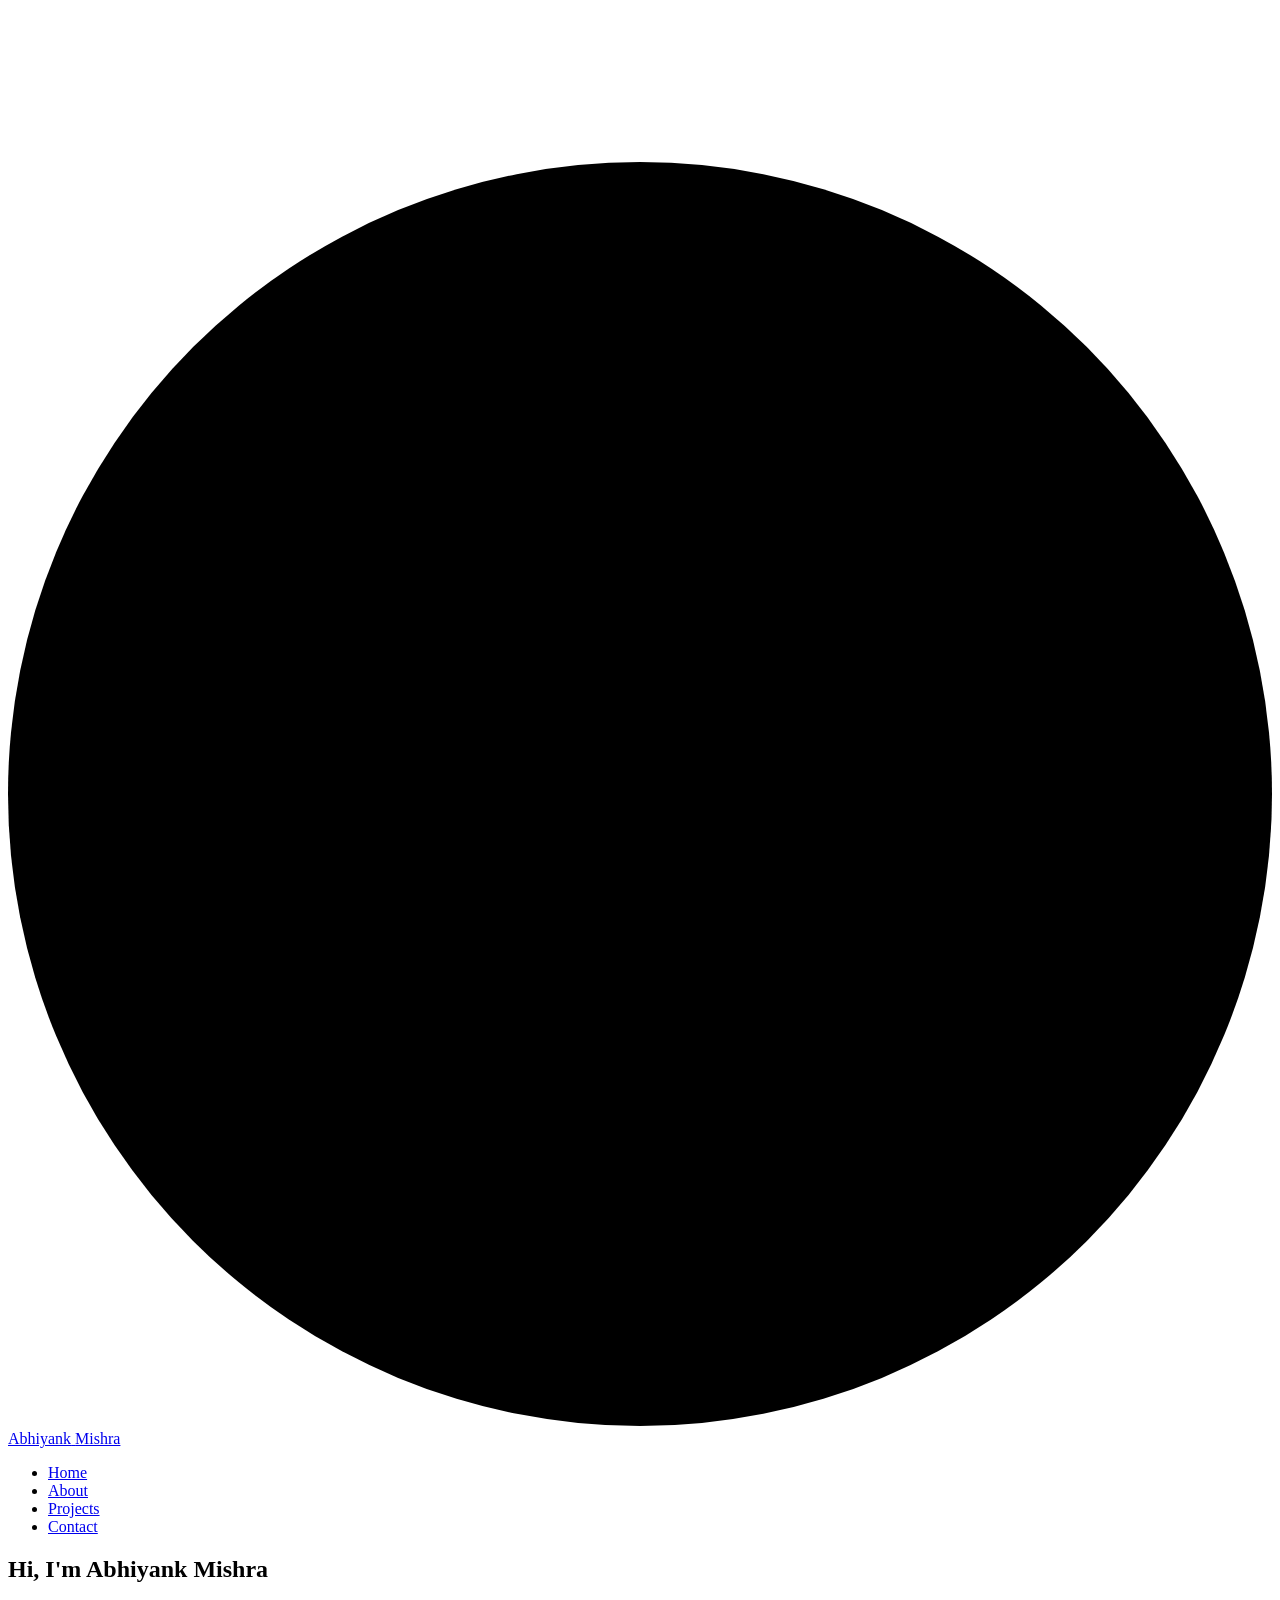
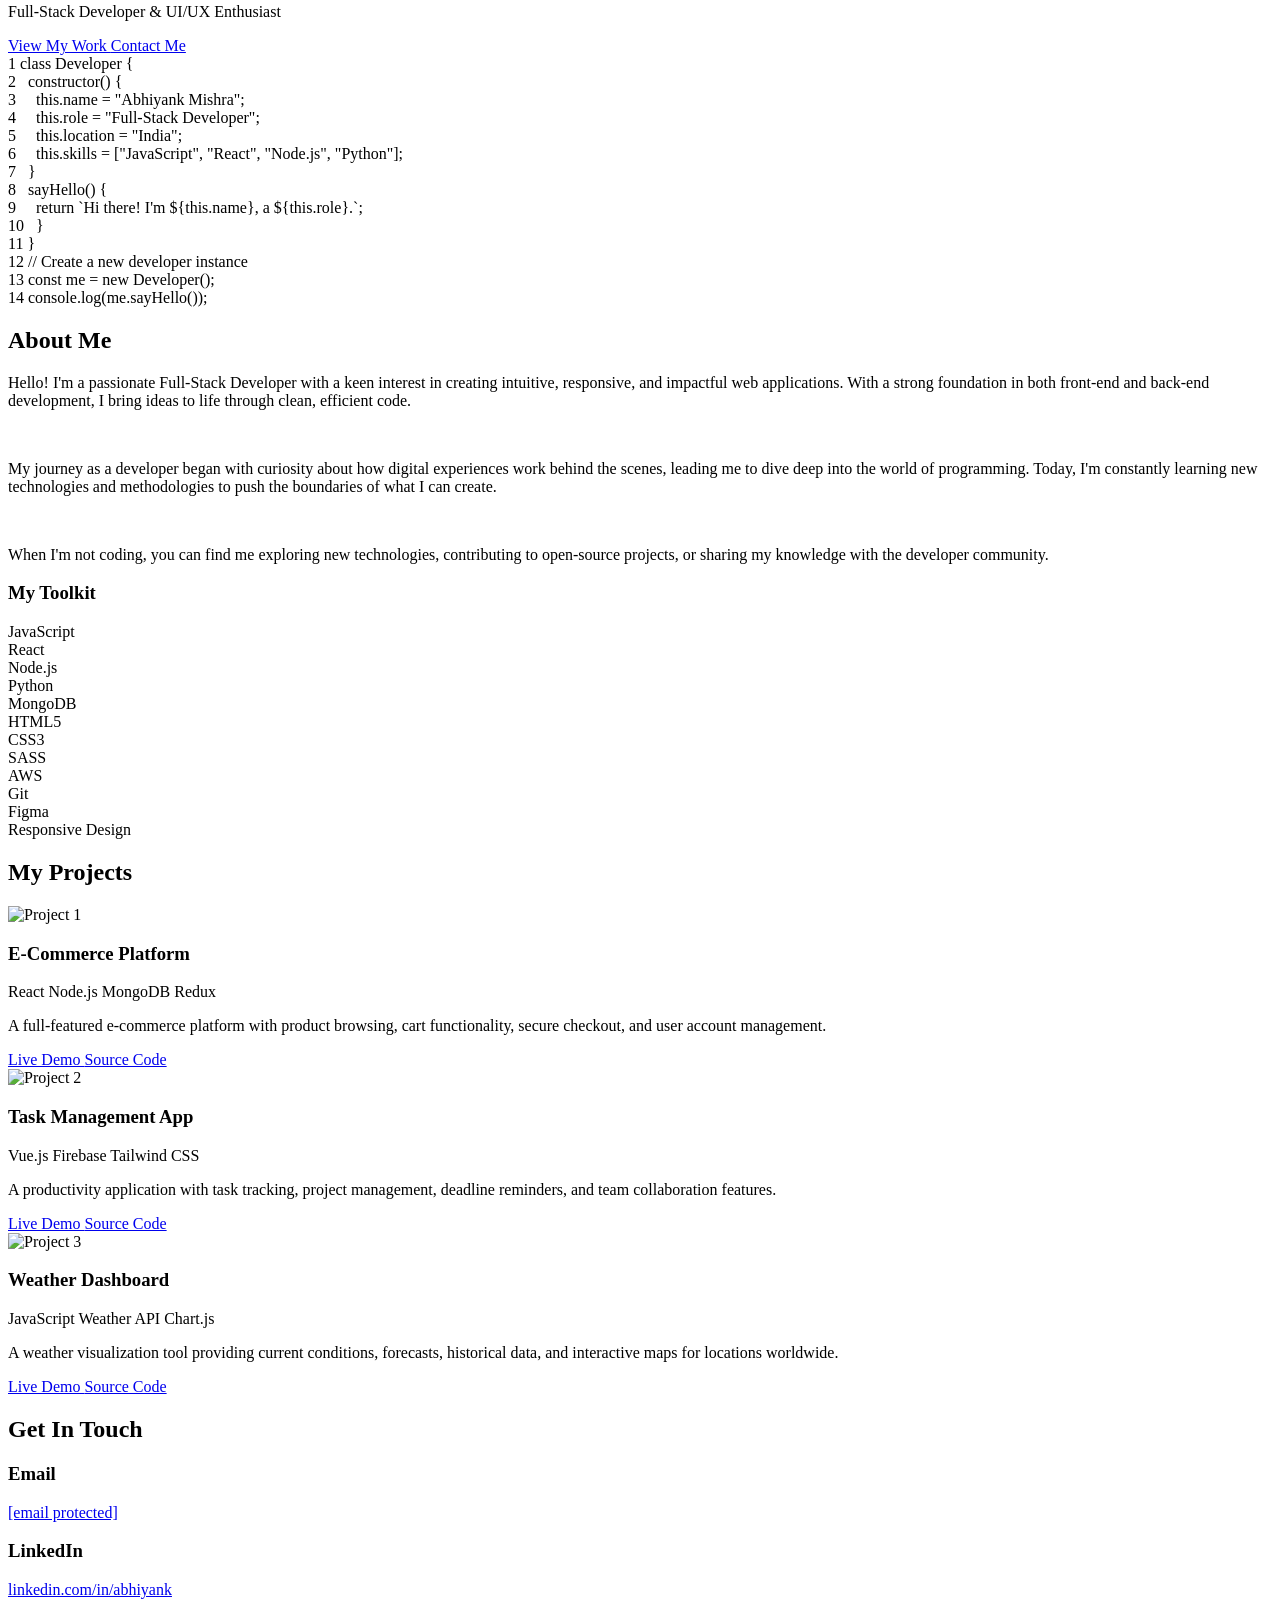
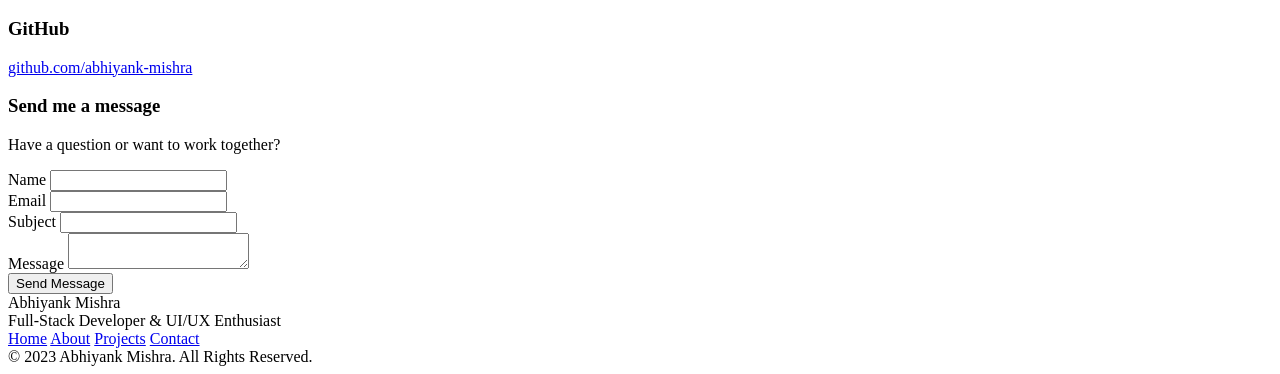
==== commit 511031f8: "Update index.html" ====
--- a/index.html
+++ b/index.html
@@ -19,1141 +19,359 @@
     <meta name="twitter:image" content="https://abhiyank.in/preview.png" />
     <title>Abhiyank Mishra - Developer Portfolio</title>
     <link href="https://fonts.googleapis.com/css2?family=Poppins:wght@300;400;600;700&family=Montserrat:wght@700;800&display=swap" rel="stylesheet">
-    <style>
-        /* CSS Variables */
-        :root {
-            --bg-dark: #080B16; /* Very dark, slightly bluish black */
-            --bg-medium: #121828; /* Dark blue-grey */
-            --bg-light: #1A2033; /* Lighter blue-grey for elements */
-            --primary-blue: #007BFF; /* Bright, classic blue */
-            --accent-blue: #00C6FF; /* Lighter, vibrant cyan-blue */
-            --text-light: #E0E7FF; /* Light, slightly blue-tinted white */
-            --text-medium: #A0A8C0; /* Muted blue-grey */
-            --text-dark: #1E293B; /* For light backgrounds if any */
-            --font-primary: 'Poppins', sans-serif;
-            --font-secondary: 'Montserrat', sans-serif;
-            --transition-speed: 0.4s;
-            --shadow-color: rgba(0, 123, 255, 0.3);
-            --glow-color: rgba(0, 198, 255, 0.5);
-            --code-editor-bg: #0D1117; /* GitHub dark mode like */
-        }
-
-        /* Global Resets & Base Styles */
-        * {
-            margin: 0;
-            padding: 0;
-            box-sizing: border-box;
-        }
-
-        html {
-            scroll-behavior: smooth;
-        }
-
-        body {
-            font-family: var(--font-primary);
-            background-color: var(--bg-dark);
-            color: var(--text-light);
-            line-height: 1.7;
-            overflow-x: hidden; /* Prevent horizontal scrollbars */
-            position: relative; /* For canvas positioning */
-        }
-
-        /* Animated Background Canvas */
-        #interactive-bg {
-            position: fixed;
-            top: 0;
-            left: 0;
-            width: 100%;
-            height: 100%;
-            z-index: -1; /* Behind all content */
-            opacity: 0.6; /* Slightly reduced for better text contrast */
-        }
-
-        /* Main Container & Page Structure */
-        .page-container {
-            width: 100%;
-            min-height: 100vh; 
-            position: relative; 
-            display: flex; /* For footer positioning */
-            flex-direction: column; /* For footer positioning */
-        }
-
-        .page-content {
-            max-width: 1100px;
-            margin: 0 auto;
-            padding: 120px 20px 60px; /* Increased top padding for header, bottom for content */
-            opacity: 0; 
-            transform: translateY(30px) scale(0.98); /* Slightly more pronounced entry */
-            transition: opacity calc(var(--transition-speed) * 1.5) ease-out, transform calc(var(--transition-speed) * 1.5) ease-out, visibility 0s calc(var(--transition-speed) * 1.5);
-            position: absolute; 
-            width: calc(100% - 40px); 
-            left: 20px; 
-            visibility: hidden; 
-            flex-grow: 1; /* Allow content to take available space */
-        }
-
-        .page-content.active {
-            opacity: 1;
-            transform: translateY(0) scale(1);
-            visibility: visible;
-            position: relative; 
-            z-index: 10; 
-            transition: opacity var(--transition-speed) ease-out, transform var(--transition-speed) ease-out, visibility 0s 0s;
-        }
-        
-        /* Header & Navigation */
-        header {
-            position: fixed;
-            top: 0;
-            left: 0;
-            width: 100%;
-            background-color: rgba(8, 11, 22, 0.75); /* Darker, more transparent */
-            backdrop-filter: blur(12px);
-            padding: 18px 0; /* Slightly more padding */
-            z-index: 1000;
-            box-shadow: 0 3px 20px rgba(0, 0, 0, 0.4);
-            border-bottom: 1px solid rgba(0, 123, 255, 0.15);
-        }
-
-        .header-container {
-            max-width: 1200px; /* Slightly wider */
-            margin: 0 auto;
-            padding: 0 20px;
-            display: flex;
-            justify-content: space-between;
-            align-items: center;
-        }
-
-        /* AM Logo */
-        .logo {
-            display: flex;
-            align-items: center;
-            text-decoration: none;
-            color: var(--text-light);
-        }
-
-        .logo-svg-container {
-            width: 50px; /* Slightly larger */
-            height: 50px;
-            margin-right: 12px;
-            transition: transform var(--transition-speed) ease, filter var(--transition-speed) ease;
-        }
-        .logo:hover .logo-svg-container {
-            transform: rotate(20deg) scale(1.15);
-            filter: drop-shadow(0 0 8px var(--glow-color));
-        }
-
-        .logo-svg {
-            width: 100%;
-            height: 100%;
-        }
-        .logo-svg .circle-bg { fill: var(--primary-blue); transition: fill var(--transition-speed) ease; }
-        .logo:hover .logo-svg .circle-bg { fill: var(--accent-blue); }
-        .logo-svg .text-am { 
-            fill: var(--bg-dark); 
-            font-family: var(--font-secondary); 
-            font-weight: 800; 
-            font-size: 22px; 
-            text-anchor: middle;
-            dominant-baseline: central;
-        }
-
-        .logo-name {
-            font-family: var(--font-secondary);
-            font-size: 1.7rem;
-            font-weight: 700;
-            letter-spacing: 0.5px;
-        }
-        .logo-name .first-name { color: var(--text-light); }
-        .logo-name .last-name { color: var(--primary-blue); transition: color var(--transition-speed) ease; }
-        .logo:hover .logo-name .last-name { color: var(--accent-blue); }
-
-
-        nav ul {
-            list-style: none;
-            display: flex;
-        }
-
-        nav ul li {
-            margin-left: 35px; /* Increased spacing */
-        }
-
-        nav ul li a {
-            color: var(--text-medium);
-            text-decoration: none;
-            font-weight: 600;
-            font-size: 1.05rem; /* Slightly larger */
-            padding: 10px 0;
-            position: relative;
-            transition: color var(--transition-speed) ease, text-shadow var(--transition-speed) ease;
-        }
-
-        nav ul li a::after {
-            content: '';
-            position: absolute;
-            width: 0;
-            height: 3px;
-            bottom: -3px;
-            left: 50%;
-            transform: translateX(-50%);
-            background: linear-gradient(90deg, var(--primary-blue), var(--accent-blue));
-            transition: width var(--transition-speed) ease-in-out;
-            border-radius: 3px;
-            box-shadow: 0 0 8px var(--glow-color);
-            opacity: 0;
-        }
-
-        nav ul li a:hover,
-        nav ul li a.nav-active {
-            color: var(--text-light);
-            text-shadow: 0 0 5px var(--accent-blue);
-        }
-
-        nav ul li a:hover::after,
-        nav ul li a.nav-active::after {
-            width: 100%;
-            opacity: 1;
-        }
-
-        /* Headings and Text */
-        h1, h2, h3 {
-            font-family: var(--font-secondary);
-            color: var(--text-light);
-            margin-bottom: 1.2rem;
-            line-height: 1.3;
-        }
-        h1 { font-size: 3.8rem; letter-spacing: 1px; }
-        h2 { font-size: 2.8rem; color: var(--primary-blue); margin-bottom: 2.5rem; }
-        h3 { font-size: 2rem; color: var(--accent-blue); margin-bottom: 1.8rem; }
-
-        p {
-            margin-bottom: 1.5rem;
-            color: var(--text-medium);
-            font-size: 1.05rem;
-        }
-
-        /* Buttons */
-        .btn {
-            display: inline-block;
-            background: linear-gradient(100deg, var(--primary-blue), var(--accent-blue));
-            color: var(--bg-dark); 
-            padding: 14px 32px;
-            text-decoration: none;
-            border-radius: 50px;
-            font-weight: 700; /* Bolder */
-            transition: transform var(--transition-speed) ease, box-shadow var(--transition-speed) ease, background-size var(--transition-speed) ease;
-            box-shadow: 0 5px 18px var(--shadow-color);
-            border: none;
-            cursor: pointer;
-            font-size: 1.05rem;
-            background-size: 200% 100%; /* For hover animation */
-        }
-
-        .btn:hover {
-            transform: translateY(-4px) scale(1.05);
-            box-shadow: 0 8px 25px var(--glow-color);
-            background-position: right center; /* Change gradient direction */
-        }
-
-        /* Home Page Specifics */
-        #home-page .hero-section {
-            min-height: calc(100vh - 160px); /* Adjusted for padding */
-            display: flex;
-            flex-direction: column;
-            justify-content: center;
-            align-items: center;
-            text-align: center;
-            position: relative;
-        }
-
-        #home-page .hero-name {
-            font-size: 5rem; 
-            font-weight: 800;
-            background: linear-gradient(90deg, var(--text-light), var(--accent-blue), var(--primary-blue));
-            -webkit-background-clip: text;
-            -webkit-text-fill-color: transparent;
-            background-size: 200% auto;
-            animation: textShine 5s linear infinite;
-            margin-bottom: 0.8rem;
-            opacity: 0; 
-            transform: translateY(40px); 
-        }
-
-        @keyframes textShine {
-            to { background-position: -200% center; }
-        }
-
-        #home-page .hero-tagline {
-            font-size: 1.6rem;
-            color: var(--text-medium);
-            margin-bottom: 2.5rem;
-            opacity: 0; 
-            transform: translateY(40px); 
-        }
-        
-        /* Animated Code Editor */
-        .code-editor-container {
-            width: 100%;
-            max-width: 700px; /* Max width of the editor */
-            margin-top: 2rem;
-            background-color: var(--code-editor-bg);
-            border-radius: 10px;
-            padding: 20px;
-            box-shadow: 0 10px 30px rgba(0,0,0,0.5), 0 0 15px var(--glow-color) inset;
-            border: 1px solid rgba(0, 123, 255, 0.3);
-            opacity: 0;
-            transform: translateY(40px) scale(0.95);
-            position: relative;
-            overflow: hidden;
-        }
-        .code-editor-header {
-            display: flex;
-            align-items: center;
-            padding-bottom: 15px;
-            margin-bottom: 15px;
-            border-bottom: 1px solid rgba(255,255,255,0.1);
-        }
-        .code-editor-dot {
-            width: 12px;
-            height: 12px;
-            border-radius: 50%;
-            margin-right: 8px;
-        }
-        .code-editor-dot.red { background-color: #FF5F57; }
-        .code-editor-dot.yellow { background-color: #FEBC2E; }
-        .code-editor-dot.green { background-color: #28C840; }
-
-        #animated-code {
-            font-family: 'Courier New', Courier, monospace;
-            font-size: 0.95rem;
-            color: #C9D1D9; /* GitHub code color */
-            line-height: 1.6;
-            min-height: 100px; /* Ensure space for typing */
-            white-space: pre-wrap; /* Allows wrapping and preserves spaces/newlines */
-        }
-        #animated-code .code-keyword { color: #FF7B72; } /* e.g., const, function */
-        #animated-code .code-variable { color: #FFA657; } /* e.g., variables */
-        #animated-code .code-string { color: #A5D6FF; } /* e.g., "strings" */
-        #animated-code .code-comment { color: #8B949E; font-style: italic; } /* e.g., // comments */
-        #animated-code .code-function-name { color: #D2A8FF; } /* function names */
-        #animated-code .code-number { color: #79C0FF; } /* numbers */
-
-
-        .typing-cursor {
-            display: inline-block;
-            width: 8px;
-            height: 1.2em; /* Relative to font size */
-            background-color: var(--accent-blue);
-            animation: blink 1s steps(1) infinite;
-            margin-left: 2px;
-            vertical-align: text-bottom;
-        }
-
-        @keyframes blink {
-            50% { opacity: 0; }
-        }
-
-        /* Section Title Styling */
-        .section-title {
-            text-align: center;
-            margin-bottom: 50px; /* Increased margin */
-        }
-        .section-title h2 {
-            display: inline-block;
-            position: relative;
-            padding-bottom: 15px;
-        }
-        .section-title h2::after {
-            content: '';
-            position: absolute;
-            width: 80px;
-            height: 5px;
-            bottom: 0;
-            left: 50%;
-            transform: translateX(-50%);
-            background: linear-gradient(90deg, var(--primary-blue), var(--accent-blue));
-            border-radius: 3px;
-            box-shadow: 0 0 10px var(--glow-color);
-        }
-
-        /* About Page */
-        .about-grid {
-            display: grid;
-            grid-template-columns: 2fr 1fr; /* Text takes more space */
-            gap: 50px;
-            align-items: center;
-        }
-        .about-image-placeholder {
-            width: 100%;
-            max-width: 320px;
-            height: 320px;
-            background-color: var(--bg-medium);
-            border-radius: 50%;
-            display: flex;
-            justify-content: center;
-            align-items: center;
-            margin: 0 auto;
-            border: 6px solid var(--primary-blue);
-            box-shadow: 0 0 30px var(--shadow-color), 0 0 15px var(--accent-blue) inset;
-            position: relative;
-            overflow: hidden;
-        }
-         .about-image-placeholder::before { /* Inner glow effect */
-            content: '';
-            position: absolute;
-            inset: 0;
-            border-radius: 50%;
-            padding: 5px; /* control the border thickness */
-            background: conic-gradient(from 0deg at 50% 50%, var(--accent-blue), var(--primary-blue), var(--accent-blue));
-            -webkit-mask: linear-gradient(#fff 0 0) content-box, linear-gradient(#fff 0 0);
-            -webkit-mask-composite: xor;
-            mask-composite: exclude;
-            animation: spin 4s linear infinite;
-        }
-        @keyframes spin {
-            to { transform: rotate(360deg); }
-        }
-
-        .about-image-placeholder span {
-            font-size: 3.5rem;
-            font-family: var(--font-secondary);
-            color: var(--accent-blue);
-            z-index: 1; /* Above the pseudo-element */
-            text-shadow: 0 0 10px var(--accent-blue);
-        }
-
-        /* Projects Page */
-        .projects-grid {
-            display: grid;
-            grid-template-columns: repeat(auto-fit, minmax(320px, 1fr)); /* Slightly larger minmax */
-            gap: 35px;
-        }
-        .project-card {
-            background-color: var(--bg-light); /* Lighter background for cards */
-            padding: 30px;
-            border-radius: 15px;
-            box-shadow: 0 8px 25px rgba(0,0,0,0.3);
-            transition: transform 0.3s ease, box-shadow 0.3s ease;
-            border-left: 5px solid var(--primary-blue);
-            position: relative;
-            overflow: hidden; /* For tilt effect pseudo-element */
-        }
-        .project-card:hover {
-            /* Tilt effect handled by JS, box-shadow can be enhanced here */
-            box-shadow: 0 12px 35px var(--shadow-color), 0 0 15px var(--glow-color);
-        }
-        .project-card h3 {
-            font-size: 1.6rem;
-            margin-bottom: 1rem;
-        }
-        .project-card .tech-stack {
-            font-size: 0.9rem;
-            color: var(--text-medium);
-            margin-bottom: 1.2rem;
-            display: flex;
-            flex-wrap: wrap;
-            gap: 8px;
-        }
-        .project-card .tech-stack span {
-            background-color: rgba(0, 123, 255, 0.2);
-            padding: 4px 10px;
-            border-radius: 5px;
-            font-weight: 500;
-            color: var(--accent-blue);
-        }
-        .project-card-links a {
-            color: var(--accent-blue);
-            text-decoration: none;
-            font-weight: 600;
-            margin-right: 18px;
-            transition: color var(--transition-speed) ease, text-shadow var(--transition-speed) ease;
-        }
-        .project-card-links a:hover {
-            color: var(--text-light);
-            text-shadow: 0 0 5px var(--accent-blue);
-            text-decoration: underline;
-        }
-        .project-card .btn { /* Button styling within card */
-            padding: 10px 20px;
-            font-size: 0.9rem;
-            margin-top: 10px;
-        }
-
-
-        /* Contact & Login Page Forms */
-        .form-container { /* Common container for contact and login forms */
-            max-width: 650px;
-            margin: 0 auto;
-            background-color: var(--bg-light);
-            padding: 35px 40px; /* More padding */
-            border-radius: 15px;
-            box-shadow: 0 10px 30px rgba(0,0,0,0.4), 0 0 10px var(--glow-color) inset;
-            border: 1px solid rgba(0,123,255,0.2);
-        }
-        .form-group {
-            margin-bottom: 25px;
-        }
-        .form-group label {
-            display: block;
-            margin-bottom: 10px;
-            font-weight: 600;
-            color: var(--text-medium);
-            font-size: 1.05rem;
-        }
-        .form-group input,
-        .form-group textarea {
-            width: 100%;
-            padding: 14px 18px;
-            border-radius: 10px;
-            border: 2px solid transparent; 
-            background-color: var(--bg-dark);
-            color: var(--text-light);
-            font-family: var(--font-primary);
-            font-size: 1rem;
-            transition: border-color var(--transition-speed) ease, box-shadow var(--transition-speed) ease;
-        }
-        .form-group input:focus,
-        .form-group textarea:focus {
-            outline: none;
-            border-color: var(--accent-blue);
-            box-shadow: 0 0 0 4px rgba(0, 198, 255, 0.25), 0 0 10px var(--glow-color) inset;
-        }
-        #form-submission-message {
-            margin-top: 25px;
-            padding: 18px;
-            border-radius: 10px;
-            text-align: left;
-        }
-        #form-submission-message.success {
-            background-color: rgba(40, 167, 69, 0.15);
-            color: #5cb85c; /* Brighter green */
-            border: 1px solid rgba(40, 167, 69, 0.5);
-        }
-        #form-submission-message.error {
-            background-color: rgba(220, 53, 69, 0.15);
-            color: #d9534f; /* Brighter red */
-            border: 1px solid rgba(220, 53, 69, 0.5);
-        }
-        #form-submission-message pre {
-            white-space: pre-wrap; 
-            word-wrap: break-word;
-            font-size: 0.95rem;
-        }
-        .login-form-specific p {
-            text-align: center;
-            margin-top: 20px;
-        }
-        .login-form-specific p a {
-            color: var(--accent-blue);
-            text-decoration: none;
-            font-weight: 600;
-        }
-        .login-form-specific p a:hover {
-            text-decoration: underline;
-        }
-
-
-        /* Footer */
-        footer {
-            background-color: var(--bg-medium);
-            color: var(--text-medium);
-            text-align: center;
-            padding: 35px 20px;
-            border-top: 1px solid rgba(0, 123, 255, 0.1);
-            /* margin-top: auto; Removed to let page-container flex handle it */
-        }
-        .social-links {
-            margin-bottom: 18px;
-        }
-        .social-links a {
-            margin: 0 15px;
-            display: inline-block;
-            transition: transform var(--transition-speed) ease, filter var(--transition-speed) ease;
-        }
-        .social-links a:hover {
-            transform: scale(1.25) translateY(-3px);
-            filter: drop-shadow(0 0 5px var(--accent-blue));
-        }
-        .social-links svg {
-            width: 30px; /* Larger icons */
-            height: 30px;
-            fill: var(--text-medium);
-            transition: fill var(--transition-speed) ease;
-        }
-        .social-links a:hover svg {
-            fill: var(--accent-blue);
-        }
-        footer p a {
-            color: var(--primary-blue);
-            text-decoration: none;
-        }
-        footer p a:hover {
-            text-decoration: underline;
-            color: var(--accent-blue);
-        }
-
-        /* Scroll-based Animations (Reveal elements) */
-        .reveal-on-scroll {
-            opacity: 0;
-            transform: translateY(40px) scale(0.95); /* Enhanced effect */
-            transition: opacity 0.7s ease-out, transform 0.7s ease-out;
-        }
-        .reveal-on-scroll.visible {
-            opacity: 1;
-            transform: translateY(0) scale(1);
-        }
-
-        /* Responsive Design */
-        @media (max-width: 992px) { /* Tablet */
-            .about-grid { grid-template-columns: 1fr; text-align: center; }
-            .about-image-placeholder { margin-bottom: 40px; max-width: 280px; height: 280px;}
-        }
-
-        @media (max-width: 768px) { /* Mobile */
-            .header-container {
-                flex-direction: column;
-                align-items: center;
-            }
-            .logo { margin-bottom: 18px; }
-            nav ul {
-                justify-content: center;
-                padding-left: 0; 
-                flex-wrap: wrap; /* Allow nav items to wrap */
-            }
-            nav ul li { margin: 5px 10px; } /* Adjust spacing for wrapped items */
-
-            h1 { font-size: 2.8rem; }
-            #home-page .hero-name { font-size: 3.2rem; }
-            #home-page .hero-tagline { font-size: 1.3rem; }
-            .code-editor-container { max-width: 90%; padding: 15px; }
-            #animated-code { font-size: 0.85rem; }
-
-            h2 { font-size: 2.2rem; }
-            h3 { font-size: 1.7rem; }
-
-            .page-content { padding-top: 180px; /* Increased for taller header on mobile */ }
-            .projects-grid { grid-template-columns: 1fr; } /* Single column for projects */
-            .form-container { padding: 25px 20px; }
-        }
-
-    </style>
+    <link rel="stylesheet" href="./style.css">
+    <script src="https://kit.fontawesome.com/a076d05399.js" crossorigin="anonymous"></script>
 </head>
 <body>
+    <!-- Interactive background canvas -->
     <canvas id="interactive-bg"></canvas>
-
-    <header>
-        <div class="header-container">
-            <a href="#home" class="logo nav-link" data-page="home-page">
-                <div class="logo-svg-container">
-                    <svg class="logo-svg" viewBox="0 0 50 50" xmlns="http://www.w3.org/2000/svg">
-                        <circle class="circle-bg" cx="25" cy="25" r="24"/>
-                        <text class="text-am" x="50%" y="51%">AM</text>
-                    </svg>
-                </div>
-                <span class="logo-name">
-                    <span class="first-name">Abhiyank</span> <span class="last-name">Mishra</span>
-                </span>
-            </a>
-            <nav>
-                <ul>
-                    <li><a href="#home" class="nav-link nav-active" data-page="home-page">Home</a></li>
-                    <li><a href="#about" class="nav-link" data-page="about-page">About</a></li>
-                    <li><a href="#projects" class="nav-link" data-page="projects-page">Projects</a></li>
-                    <li><a href="#contact" class="nav-link" data-page="contact-page">Contact</a></li>
-                    <li><a href="#login" class="nav-link" data-page="login-page">Login</a></li>
-                </ul>
-            </nav>
-        </div>
-    </header>
-
+    
     <div class="page-container">
+        <!-- Header with Navigation -->
+        <header>
+            <div class="header-container">
+                <a href="#home" class="logo">
+                    <div class="logo-svg-container">
+                        <svg class="logo-svg" viewBox="0 0 100 100" xmlns="http://www.w3.org/2000/svg">
+                            <circle class="circle-bg" cx="50" cy="50" r="50" />
+                            <text class="text-am" x="50" y="50">AM</text>
+                        </svg>
+                    </div>
+                    <div class="logo-name">
+                        <span class="first-name">Abhiyank</span> <span class="last-name">Mishra</span>
+                    </div>
+                </a>
+                
+                <div class="hamburger-menu">
+                    <span></span>
+                    <span></span>
+                    <span></span>
+                </div>
+                
+                <nav>
+                    <ul>
+                        <li><a href="#home" class="nav-link nav-active" data-page="home-page">Home</a></li>
+                        <li><a href="#about" class="nav-link" data-page="about-page">About</a></li>
+                        <li><a href="#projects" class="nav-link" data-page="projects-page">Projects</a></li>
+                        <li><a href="#contact" class="nav-link" data-page="contact-page">Contact</a></li>
+                    </ul>
+                </nav>
+            </div>
+        </header>
+        
+        <!-- Home Page -->
         <section id="home-page" class="page-content active">
-            <div class="hero-section">
-                <h1 class="hero-name">Abhiyank Mishra</h1>
-                <p class="hero-tagline">Futuristic Web Architect & Digital Craftsman</p>
-                <div class="code-editor-container">
-                    <div class="code-editor-header">
-                        <span class="code-editor-dot red"></span>
-                        <span class="code-editor-dot yellow"></span>
-                        <span class="code-editor-dot green"></span>
-                    </div>
-                    <div id="animated-code"></div><span class="typing-cursor"></span>
-                </div>
-                <a href="#projects" class="btn nav-link" data-page="projects-page" style="margin-top: 2.5rem;">Explore My Creations</a>
+            <div class="home-intro">
+                <h1 class="home-name">Hi, I'm Abhiyank Mishra</h1>
+                <p class="home-tagline">Full-Stack Developer & UI/UX Enthusiast</p>
+                <div class="home-actions">
+                    <a href="#projects" class="btn btn-primary" data-page="projects-page">
+                        <i class="fas fa-code btn-icon"></i>View My Work
+                    </a>
+                    <a href="#contact" class="btn btn-outline" data-page="contact-page">
+                        <i class="fas fa-envelope btn-icon"></i>Contact Me
+                    </a>
+                </div>
+            </div>
+            
+            <!-- Code Editor Effect -->
+            <div class="code-editor">
+                <div class="code-editor-content">
+                    <div class="code-content">
+                        <div class="code-line">
+                            <span class="code-line-number">1</span>
+                            <span class="code-keyword">class</span> <span class="code-function">Developer</span> {
+                        </div>
+                        <div class="code-line">
+                            <span class="code-line-number">2</span>
+                            &nbsp;&nbsp;<span class="code-keyword">constructor</span>() {
+                        </div>
+                        <div class="code-line">
+                            <span class="code-line-number">3</span>
+                            &nbsp;&nbsp;&nbsp;&nbsp;<span class="code-property">this.name</span> <span class="code-operator">=</span> <span class="code-string">"Abhiyank Mishra"</span>;
+                        </div>
+                        <div class="code-line">
+                            <span class="code-line-number">4</span>
+                            &nbsp;&nbsp;&nbsp;&nbsp;<span class="code-property">this.role</span> <span class="code-operator">=</span> <span class="code-string">"Full-Stack Developer"</span>;
+                        </div>
+                        <div class="code-line">
+                            <span class="code-line-number">5</span>
+                            &nbsp;&nbsp;&nbsp;&nbsp;<span class="code-property">this.location</span> <span class="code-operator">=</span> <span class="code-string">"India"</span>;
+                        </div>
+                        <div class="code-line">
+                            <span class="code-line-number">6</span>
+                            &nbsp;&nbsp;&nbsp;&nbsp;<span class="code-property">this.skills</span> <span class="code-operator">=</span> [<span class="code-string">"JavaScript"</span>, <span class="code-string">"React"</span>, <span class="code-string">"Node.js"</span>, <span class="code-string">"Python"</span>];
+                        </div>
+                        <div class="code-line">
+                            <span class="code-line-number">7</span>
+                            &nbsp;&nbsp;}
+                        </div>
+                        <div class="code-line">
+                            <span class="code-line-number">8</span>
+                            &nbsp;&nbsp;<span class="code-method">sayHello</span>() {
+                        </div>
+                        <div class="code-line">
+                            <span class="code-line-number">9</span>
+                            &nbsp;&nbsp;&nbsp;&nbsp;<span class="code-keyword">return</span> <span class="code-string">`Hi there! I'm <span class="code-property">${this.name}</span>, a <span class="code-property">${this.role}</span>.`</span>;
+                        </div>
+                        <div class="code-line">
+                            <span class="code-line-number">10</span>
+                            &nbsp;&nbsp;}
+                        </div>
+                        <div class="code-line">
+                            <span class="code-line-number">11</span>
+                            }
+                        </div>
+                        <div class="code-line">
+                            <span class="code-line-number">12</span>
+                            <span class="code-comment">// Create a new developer instance</span>
+                        </div>
+                        <div class="code-line">
+                            <span class="code-line-number">13</span>
+                            <span class="code-keyword">const</span> me <span class="code-operator">=</span> <span class="code-keyword">new</span> <span class="code-function">Developer</span>();
+                        </div>
+                        <div class="code-line">
+                            <span class="code-line-number">14</span>
+                            <span class="code-function">console.log</span>(me.<span class="code-method">sayHello</span>());
+                        </div>
+                    </div>
+                </div>
             </div>
         </section>
-
+        
+        <!-- About Page -->
         <section id="about-page" class="page-content">
-            <div class="section-title">
-                <h2>About Me</h2>
-            </div>
+            <h2 class="section-title">About Me</h2>
+            
             <div class="about-grid">
                 <div class="about-text reveal-on-scroll">
-                    <p>Greetings! I'm Abhiyank Mishra, a forward-thinking developer with a fervent passion for crafting cutting-edge digital solutions. My expertise lies in architecting and building highly interactive, responsive, and aesthetically pleasing web applications that push the boundaries of user experience.</p>
-                    <p>My journey in the realm of technology is fueled by an insatiable curiosity to unravel complex challenges and a profound love for designing elegant, intuitive interfaces. I am adept with JavaScript, HTML5, CSS3, and a spectrum of modern frameworks and libraries, constantly seeking to integrate the latest advancements into my work.</p>
-                    <p>Beyond the screen, I immerse myself in exploring emergent technologies, contributing to innovative open-source initiatives, and relentlessly refining my skill set to engineer software that not only functions flawlessly but also inspires. Let's collaborate to manifest your next visionary project!</p>
-                </div>
-                <div class="about-image-placeholder reveal-on-scroll" style="transition-delay: 0.2s;">
-                    <span>AM</span>
-                </div>
-            </div>
-            </section>
-
+                    <p>Hello! I'm a passionate Full-Stack Developer with a keen interest in creating intuitive, responsive, and impactful web applications. With a strong foundation in both front-end and back-end development, I bring ideas to life through clean, efficient code.</p>
+                    <br>
+                    <p>My journey as a developer began with curiosity about how digital experiences work behind the scenes, leading me to dive deep into the world of programming. Today, I'm constantly learning new technologies and methodologies to push the boundaries of what I can create.</p>
+                    <br>
+                    <p>When I'm not coding, you can find me exploring new technologies, contributing to open-source projects, or sharing my knowledge with the developer community.</p>
+                </div>
+                
+                <div class="reveal-on-scroll">
+                    <h3>My Toolkit</h3>
+                    <div class="skills-container">
+                        <div class="skill-tag">
+                            <i class="fab fa-js skill-icon"></i>JavaScript
+                        </div>
+                        <div class="skill-tag">
+                            <i class="fab fa-react skill-icon"></i>React
+                        </div>
+                        <div class="skill-tag">
+                            <i class="fab fa-node-js skill-icon"></i>Node.js
+                        </div>
+                        <div class="skill-tag">
+                            <i class="fab fa-python skill-icon"></i>Python
+                        </div>
+                        <div class="skill-tag">
+                            <i class="fas fa-database skill-icon"></i>MongoDB
+                        </div>
+                        <div class="skill-tag">
+                            <i class="fab fa-html5 skill-icon"></i>HTML5
+                        </div>
+                        <div class="skill-tag">
+                            <i class="fab fa-css3-alt skill-icon"></i>CSS3
+                        </div>
+                        <div class="skill-tag">
+                            <i class="fab fa-sass skill-icon"></i>SASS
+                        </div>
+                        <div class="skill-tag">
+                            <i class="fab fa-aws skill-icon"></i>AWS
+                        </div>
+                        <div class="skill-tag">
+                            <i class="fab fa-git-alt skill-icon"></i>Git
+                        </div>
+                        <div class="skill-tag">
+                            <i class="fab fa-figma skill-icon"></i>Figma
+                        </div>
+                        <div class="skill-tag">
+                            <i class="fas fa-mobile-alt skill-icon"></i>Responsive Design
+                        </div>
+                    </div>
+                </div>
+            </div>
+        </section>
+        
+        <!-- Projects Page -->
         <section id="projects-page" class="page-content">
-            <div class="section-title">
-                <h2>My Innovations</h2>
-            </div>
+            <h2 class="section-title">My Projects</h2>
+            
             <div class="projects-grid">
+                <!-- Project 1 -->
                 <div class="project-card reveal-on-scroll">
-                    <h3>SGIC Project</h3>
-                    <p class="tech-stack"><span>Python</span><span>Django</span><span>HTML</span><span>Bootstrap </span><span>Javascript </span></p>
-                    <p>A Fully working School Management system with dynamic dashboard for teacher, students, Principal(Admin) </p>
-                    <div class="project-card-links">
-                        <a href="https://sgic.up.railway.app/" target="_blank">Live Preview</a>
-                        <a href="https://github.com/abhiyank-mishra" target="_blank">GitHub Repo (Private)</a>
-                    </div>
-                </div>
-                <div class="project-card reveal-on-scroll" style="transition-delay: 0.15s;">
-                    <h3>Pizza Wale Bhaiya Django</h3>
-                    <p class="tech-stack"><span>Python</span><span>Django</span><span>HTML</span><span>Bootstrap </span><span>Javascript </span></p>
-                    <p>A fully working e-commerce website for Pizza Wale Bhaiya in Django </p>
-                     <div class="project-card-links">
-                        <a href="https://pizzawalebhaiya.up.railway.app/" target="_blank">Live Preview </a>
-                        <a href="https://github.com/abhiyank-mishra" target="_blank">GitHub Repo (Private)</a>
-                    </div>
-                </div>
-                 <div class="project-card reveal-on-scroll" style="transition-delay: 0.3s;">
-                    <h3>Pizza Wale Bhaiya React</h3>
-                    <p class="tech-stack"><span>React</span><span>Next.Js</span><span>HTML</span><span>Bootstrap </span><span>Javascript </span></p>
-                    <p>A working e-commerce website for Pizza Wale Bhaiya in React</p>
-                     <div class="project-card-links">
-                        <a href="https://pizza-wale-bhaiya.vercel.app/" target="_blank">Live Preview </a>
-                        <a href="https://github.com/abhiyank-mishra" target="_blank">GitHub Repo (Private)</a>
+                    <img src="https://via.placeholder.com/600x340" alt="Project 1" class="project-image">
+                    <div class="project-content">
+                        <h3 class="project-title">E-Commerce Platform</h3>
+                        <div class="project-tags">
+                            <span class="project-tag">React</span>
+                            <span class="project-tag">Node.js</span>
+                            <span class="project-tag">MongoDB</span>
+                            <span class="project-tag">Redux</span>
+                        </div>
+                        <p class="project-description">A full-featured e-commerce platform with product browsing, cart functionality, secure checkout, and user account management.</p>
+                        <div class="project-links">
+                            <a href="#" class="project-link">
+                                <i class="fas fa-external-link-alt"></i> Live Demo
+                            </a>
+                            <a href="#" class="project-link">
+                                <i class="fab fa-github"></i> Source Code
+                            </a>
+                        </div>
+                    </div>
+                </div>
+                
+                <!-- Project 2 -->
+                <div class="project-card reveal-on-scroll">
+                    <img src="https://via.placeholder.com/600x340" alt="Project 2" class="project-image">
+                    <div class="project-content">
+                        <h3 class="project-title">Task Management App</h3>
+                        <div class="project-tags">
+                            <span class="project-tag">Vue.js</span>
+                            <span class="project-tag">Firebase</span>
+                            <span class="project-tag">Tailwind CSS</span>
+                        </div>
+                        <p class="project-description">A productivity application with task tracking, project management, deadline reminders, and team collaboration features.</p>
+                        <div class="project-links">
+                            <a href="#" class="project-link">
+                                <i class="fas fa-external-link-alt"></i> Live Demo
+                            </a>
+                            <a href="#" class="project-link">
+                                <i class="fab fa-github"></i> Source Code
+                            </a>
+                        </div>
+                    </div>
+                </div>
+                
+                <!-- Project 3 -->
+                <div class="project-card reveal-on-scroll">
+                    <img src="https://via.placeholder.com/600x340" alt="Project 3" class="project-image">
+                    <div class="project-content">
+                        <h3 class="project-title">Weather Dashboard</h3>
+                        <div class="project-tags">
+                            <span class="project-tag">JavaScript</span>
+                            <span class="project-tag">Weather API</span>
+                            <span class="project-tag">Chart.js</span>
+                        </div>
+                        <p class="project-description">A weather visualization tool providing current conditions, forecasts, historical data, and interactive maps for locations worldwide.</p>
+                        <div class="project-links">
+                            <a href="#" class="project-link">
+                                <i class="fas fa-external-link-alt"></i> Live Demo
+                            </a>
+                            <a href="#" class="project-link">
+                                <i class="fab fa-github"></i> Source Code
+                            </a>
+                        </div>
                     </div>
                 </div>
             </div>
         </section>
-
+        
+        <!-- Contact Page -->
         <section id="contact-page" class="page-content">
-  <div class="section-title">
-    <h2>Connect With Me</h2>
-  </div>
-  <form
-    id="contact-form"
-    class="form-container reveal-on-scroll"
-    action="https://formsubmit.co/contact@abhiyank.in"
-    method="POST"
-  >
-    <!-- Clean and nice formatting in email -->
-    <input type="hidden" name="_template" value="table" />
-
-    <!-- Subject line in email -->
-    <input type="hidden" name="_subject" value="New Contact from Portfolio - Abhiyank" />
-
-    <!-- Redirect back to homepage -->
-    <input type="hidden" name="_next" value="https://abhiyank.in/" />
-
-    <!-- No Captcha -->
-    <input type="hidden" name="_captcha" value="false" />
-
-    <!-- Actual form fields -->
-    <div class="form-group">
-      <label for="name">Your Name:</label>
-      <input
-        type="text"
-        id="name"
-        name="name"
-        placeholder="e.g., Ravi Teja"
-        required
-      />
-    </div>
-
-    <div class="form-group">
-      <label for="email">Your Email:</label>
-      <input
-        type="email"
-        id="email"
-        name="email"
-        placeholder="e.g., raviteja@email.com"
-        required
-      />
-    </div>
-
-    <div class="form-group">
-      <label for="message">Your Message:</label>
-      <textarea
-        id="message"
-        name="message"
-        rows="6"
-        placeholder="Let's build something amazing..."
-        required
-      ></textarea>
-    </div>
-
-    <button type="submit" class="btn">Submit to Abhiyank</button>
-  </form>
-
-  <div
-    id="form-submission-message"
-    class="reveal-on-scroll"
-    style="transition-delay: 0.2s;"
-  ></div>
-</section>
-
-        <section id="login-page" class="page-content">
-            <div class="section-title">
-                <h2>Access Portal</h2>
-            </div>
-            <form id="login-form" class="form-container login-form-specific reveal-on-scroll">
+            <h2 class="section-title">Get In Touch</h2>
+            
+            <div class="contact-options reveal-on-scroll">
+                <!-- Email Option -->
+                <div class="contact-option">
+                    <i class="fas fa-envelope contact-icon"></i>
+                    <h3 class="contact-method">Email</h3>
+                    <p class="contact-detail">
+                        <a href="/cdn-cgi/l/email-protection#7a121f1616153a1b181213031b1411541314"><span class="__cf_email__" data-cfemail="365e535a5a597657545e5f4f57585d185f58">[email&#160;protected]</span></a>
+                    </p>
+                </div>
+                
+                <!-- LinkedIn Option -->
+                <div class="contact-option">
+                    <i class="fab fa-linkedin-in contact-icon"></i>
+                    <h3 class="contact-method">LinkedIn</h3>
+                    <p class="contact-detail">
+                        <a href="https://linkedin.com/in/abhiyank" target="_blank">linkedin.com/in/abhiyank</a>
+                    </p>
+                </div>
+                
+                <!-- GitHub Option -->
+                <div class="contact-option">
+                    <i class="fab fa-github contact-icon"></i>
+                    <h3 class="contact-method">GitHub</h3>
+                    <p class="contact-detail">
+                        <a href="https://github.com/abhiyank-mishra" target="_blank">github.com/abhiyank-mishra</a>
+                    </p>
+                </div>
+            </div>
+            
+            <form id="contact-form" class="form-container reveal-on-scroll">
+                <div class="form-header">
+                    <h3 class="form-title">Send me a message</h3>
+                    <p class="form-subtitle">Have a question or want to work together?</p>
+                </div>
+                
                 <div class="form-group">
-                    <label for="username">Username / ID:</label>
-                    <input type="text" id="username" name="username" placeholder="Enter your identifier" required>
-                </div>
+                    <label for="name" class="form-label">Name</label>
+                    <input type="text" id="name" class="form-control" required>
+                </div>
+                
                 <div class="form-group">
-                    <label for="password">Password / Key:</label>
-                    <input type="password" id="password" name="password" placeholder="Enter your access key" required>
-                </div>
-                <button type="submit" class="btn">Authenticate</button>
-                <p>This is a conceptual login. No actual authentication is performed.</p>
-                <p><a href="#home" class="nav-link" data-page="home-page">Return to Home</a></p>
+                    <label for="email" class="form-label">Email</label>
+                    <input type="email" id="email" class="form-control" required>
+                </div>
+                
+                <div class="form-group">
+                    <label for="subject" class="form-label">Subject</label>
+                    <input type="text" id="subject" class="form-control" required>
+                </div>
+                
+                <div class="form-group">
+                    <label for="message" class="form-label">Message</label>
+                    <textarea id="message" class="form-control" required></textarea>
+                </div>
+                
+                <button type="submit" class="btn btn-primary form-submit">
+                    <i class="fas fa-paper-plane btn-icon"></i>Send Message
+                </button>
             </form>
         </section>
-
-    </div> <footer>
-        <div class="social-links">
-            <a href="https://www.instagram.com/abhiyank_mishra/" target="_blank" title="Instagram">
-                <svg viewBox="0 0 24 24"><path d="M12 2.163c3.204 0 3.584.012 4.85.07 3.252.148 4.771 1.691 4.919 4.919.058 1.265.069 1.645.069 4.849 0 3.205-.012 3.584-.069 4.849-.149 3.225-1.664 4.771-4.919 4.919-1.266.058-1.644.07-4.85.07-3.204 0-3.584-.012-4.849-.07-3.26-.149-4.771-1.699-4.919-4.92-.058-1.265-.07-1.644-.07-4.849 0-3.204.013-3.583.07-4.849.149-3.227 1.664-4.771 4.919-4.919 1.266-.057 1.645-.069 4.849-.069zm0-2.163c-3.259 0-3.667.014-4.947.072-4.358.2-6.78 2.618-6.98 6.98-.059 1.281-.073 1.689-.073 4.948s.014 3.668.072 4.948c.2 4.359 2.618 6.78 6.98 6.98 1.28.058 1.688.072 4.948.072s3.668-.014 4.948-.072c4.354-.2 6.782-2.618 6.979-6.98.059-1.28.073-1.689.073-4.948s-.014-3.667-.072-4.947c-.196-4.354-2.617-6.78-6.979-6.98-1.281-.059-1.69-.073-4.949-.073zm0 5.838c-3.403 0-6.162 2.759-6.162 6.162s2.759 6.163 6.162 6.163 6.162-2.759 6.162-6.163c0-3.403-2.759-6.162-6.162-6.162zm0 10.162c-2.209 0-4-1.79-4-4s1.791-4 4-4 4 1.79 4 4-1.791 4-4 4zm6.406-11.845c-.796 0-1.441.645-1.441 1.44s.645 1.44 1.441 1.44c.795 0 1.439-.645 1.439-1.44s-.644-1.44-1.439-1.44z"/></svg>
-            </a>
-            <a href="https://github.com/abhiyank-mishra" target="_blank" title="GitHub">
-                <svg viewBox="0 0 24 24"><path d="M12 0c-6.626 0-12 5.373-12 12 0 5.302 3.438 9.8 8.207 11.387.599.111.793-.261.793-.577v-2.234c-3.338.726-4.033-1.416-4.033-1.416-.546-1.387-1.333-1.756-1.333-1.756-1.089-.745.083-.729.083-.729 1.205.084 1.839 1.237 1.839 1.237 1.07 1.834 2.807 1.304 3.492.997.107-.775.418-1.305.762-1.604-2.665-.305-5.467-1.334-5.467-5.931 0-1.311.469-2.381 1.236-3.221-.124-.303-.535-1.524.117-3.176 0 0 1.008-.322 3.301 1.23.957-.266 1.983-.399 3.003-.404 1.02.005 2.047.138 3.006.404 2.291-1.552 3.297-1.23 3.297-1.23.653 1.653.242 2.874.118 3.176.77.84 1.235 1.911 1.235 3.221 0 4.609-2.807 5.624-5.479 5.921.43.372.823 1.102.823 2.222v3.293c0 .319.192.694.801.576 4.765-1.589 8.199-6.086 8.199-11.386 0-6.627-5.373-12-12-12z"/></svg>
-            </a>
-            <a href="https://www.linkedin.com/in/abhiyank-mishra-8bb310305/" target="_blank" title="LinkedIn">
-                 <svg viewBox="0 0 24 24"><path d="M19 0h-14c-2.761 0-5 2.239-5 5v14c0 2.761 2.239 5 5 5h14c2.762 0 5-2.239 5-5v-14c0-2.761-2.238-5-5-5zm-11 19h-3v-11h3v11zm-1.5-12.268c-.966 0-1.75-.79-1.75-1.764s.784-1.764 1.75-1.764 1.75.79 1.75 1.764-.783 1.764-1.75 1.764zm13.5 12.268h-3v-5.604c0-3.368-4-3.113-4 0v5.604h-3v-11h3v1.765c1.396-2.586 7-2.777 7 2.476v6.759z"/></svg>
-            </a>
-        </div>
-        <p>Initiate Contact: <a href="https://abhiyank-mishra.github.io/#contact">Contact me</a></p>
-        <p>&copy; <span id="current-year"></span> Abhiyank Mishra. All Systems Operational.</p>
-    </footer>
-
-    <script>
-    document.addEventListener('DOMContentLoaded', () => {
-        const navLinks = document.querySelectorAll('.nav-link');
-        const pages = document.querySelectorAll('.page-content');
-        const homeName = document.querySelector('#home-page .hero-name');
-        const homeTagline = document.querySelector('#home-page .hero-tagline');
-        const homeButton = document.querySelector('#home-page .btn');
-        const codeEditor = document.querySelector('#home-page .code-editor-container');
-
-        // --- Animated Code Typing Effect ---
-        const animatedCodeElement = document.getElementById('animated-code');
-        const codeSnippets = [
-            {
-                text: `// Initialize futuristic UI...\n<span class="code-keyword">const</span> <span class="code-variable">ui</span> = <span class="code-keyword">new</span> <span class="code-function-name">FuturisticInterface</span>();\n<span class="code-variable">ui</span>.<span class="code-function-name">renderParticles</span>(<span class="code-number">1000</span>);\n<span class="code-variable">ui</span>.<span class="code-function-name">activateNeuralNetwork</span>();`,
-                delay: 100
-            },
-            {
-                text: `// Launching quantum encryption...\n<span class="code-keyword">function</span> <span class="code-function-name">secureConnection</span>(<span class="code-variable">data</span>) {\n  <span class="code-keyword">const</span> <span class="code-variable">encrypted</span> = <span class="code-function-name">QuantumEncrypt</span>(<span class="code-variable">data</span>);\n  <span class="code-keyword">return</span> <span class="code-variable">encrypted</span>;\n}`,
-                delay: 90
-            },
-            {
-                text: `// Booting up AI core...\n<span class="code-keyword">async</span> <span class="code-keyword">function</span> <span class="code-function-name">startAICore</span>() {\n  <span class="code-keyword">await</span> <span class="code-variable">loadModels</span>();\n  <span class="code-comment">// AI is now sentient</span>\n  <span class="code-function-name">console</span>.<span class="code-function-name">log</span>(<span class="code-string">"AI Core Online."</span>);\n}`,
-                delay: 95
-            }
-        ];
-        let currentSnippetIndex = 0;
-        let currentCharIndex = 0;
-        let isDeleting = false;
-
-        function typeCode() {
-            if (!animatedCodeElement) return;
-            const currentSnippet = codeSnippets[currentSnippetIndex];
-            
-            if (isDeleting) {
-                // Deleting: Remove characters one by one (faster)
-                // For simplicity in this demo, we'll clear and move to next to avoid complex HTML parsing for deletion
-                animatedCodeElement.innerHTML = ''; 
-                currentCharIndex = 0;
-                isDeleting = false;
-                currentSnippetIndex = (currentSnippetIndex + 1) % codeSnippets.length;
-                setTimeout(typeCode, 500); // Pause before typing next
-            } else {
-                // Typing
-                if (currentCharIndex < currentSnippet.text.length) {
-                    // To correctly render HTML tags as part of the string, we need to append carefully
-                    // This simplified version appends the whole snippet up to currentCharIndex
-                    // A more robust solution would parse and append token by token
-                    animatedCodeElement.innerHTML = currentSnippet.text.substring(0, currentCharIndex + 1);
-                    currentCharIndex++;
-                    setTimeout(typeCode, Math.random() * currentSnippet.delay + 50); // Randomize typing speed slightly
-                } else {
-                    // Finished typing this snippet
-                    isDeleting = true;
-                    setTimeout(typeCode, 3000); // Wait before deleting
-                }
-            }
-        }
-
-
-        // --- Interactive Background Canvas (Particles) ---
-        const canvas = document.getElementById('interactive-bg');
-        const ctx = canvas.getContext('2d');
-        let particlesArray;
-
-        canvas.width = window.innerWidth;
-        canvas.height = window.innerHeight;
-
-        class Particle {
-            constructor(x, y, directionX, directionY, size, color, speed) {
-                this.x = x;
-                this.y = y;
-                this.directionX = directionX * speed;
-                this.directionY = directionY * speed;
-                this.size = size;
-                this.color = color;
-                this.baseSpeed = speed;
-            }
-            draw() {
-                ctx.beginPath();
-                ctx.arc(this.x, this.y, this.size, 0, Math.PI * 2, false);
-                ctx.fillStyle = this.color;
-                ctx.fill();
-            }
-            update() {
-                if (this.x > canvas.width + this.size * 2 || this.x < -this.size * 2) {
-                    this.directionX = -this.directionX;
-                }
-                if (this.y > canvas.height + this.size * 2 || this.y < -this.size * 2) {
-                    this.directionY = -this.directionY;
-                }
-                this.x += this.directionX;
-                this.y += this.directionY;
-                this.draw();
-            }
-        }
-
-        function initParticles() {
-            particlesArray = [];
-            const numberOfParticles = (canvas.height * canvas.width) / 10000; 
-            for (let i = 0; i < numberOfParticles; i++) {
-                const size = Math.random() * 2 + 0.5; 
-                const x = Math.random() * canvas.width;
-                const y = Math.random() * canvas.height;
-                const directionX = (Math.random() * 0.4) - 0.2; 
-                const directionY = (Math.random() * 0.4) - 0.2;
-                const speed = Math.random() * 0.5 + 0.2; // Individual speed for particles
-                const color = `rgba(0, 198, 255, ${Math.random() * 0.4 + 0.2})`; 
-                particlesArray.push(new Particle(x, y, directionX, directionY, size, color, speed));
-            }
-        }
-
-        function connectParticles() {
-            let opacityValue = 1;
-            for (let a = 0; a < particlesArray.length; a++) {
-                for (let b = a + 1; b < particlesArray.length; b++) { // Start b from a + 1
-                    const distance = Math.sqrt(
-                        Math.pow(particlesArray[a].x - particlesArray[b].x, 2) +
-                        Math.pow(particlesArray[a].y - particlesArray[b].y, 2)
-                    );
-                    const connectionDistance = Math.min(canvas.width / 8, 120); // Max connection distance
-
-                    if (distance < connectionDistance) { 
-                        opacityValue = 1 - (distance / connectionDistance);
-                        ctx.strokeStyle = `rgba(0, 123, 255, ${opacityValue * 0.5})`; 
-                        ctx.lineWidth = 0.8;
-                        ctx.beginPath();
-                        ctx.moveTo(particlesArray[a].x, particlesArray[a].y);
-                        ctx.lineTo(particlesArray[b].x, particlesArray[b].y);
-                        ctx.stroke();
-                    }
-                }
-            }
-        }
-
-        function animateParticles() {
-            requestAnimationFrame(animateParticles);
-            ctx.clearRect(0, 0, canvas.width, canvas.height);
-            for (let i = 0; i < particlesArray.length; i++) {
-                particlesArray[i].update();
-            }
-            connectParticles();
-        }
-        
-        initParticles();
-        animateParticles();
-
-        window.addEventListener('resize', () => {
-            canvas.width = window.innerWidth;
-            canvas.height = window.innerHeight;
-            initParticles();
-        });
-
-
-        // --- Page Navigation ---
-        function showPage(pageId, isInitialLoad = false) {
-            pages.forEach(page => {
-                if (page.id === pageId) {
-                    setTimeout(() => {
-                        page.classList.add('active');
-                        handleScrollAnimations(page); // Trigger scroll animations for new page
-                        if (pageId === 'home-page' && isInitialLoad) { // Trigger homepage animations only on initial load of home
-                            triggerHomePageIntroAnimations();
-                        }
-                    }, isInitialLoad ? 50 : (parseFloat(getComputedStyle(document.documentElement).getPropertyValue('--transition-speed')) * 1000 * 0.5) ); // Adjust delay
-                } else {
-                    page.classList.remove('active');
-                }
-            });
-
-            navLinks.forEach(link => {
-                link.classList.toggle('nav-active', link.dataset.page === pageId);
-            });
-            
-            if (!isInitialLoad) { // Avoid changing hash if it's the initial load based on hash
-                 window.location.hash = pageId.replace('-page', '');
-            }
-        }
-
-        navLinks.forEach(link => {
-            link.addEventListener('click', (e) => {
-                e.preventDefault();
-                const pageId = link.dataset.page;
-                const currentPage = document.querySelector('.page-content.active');
-                
-                if (currentPage && currentPage.id !== pageId) {
-                    currentPage.classList.remove('active'); 
-                    showPage(pageId);
-                } else if (!currentPage) { 
-                    showPage(pageId);
-                }
-                 // Smooth scroll to top of new page content
-                const targetPageElement = document.getElementById(pageId);
-                if (targetPageElement) {
-                    // Wait for page to become potentially visible before scrolling
-                    setTimeout(() => {
-                        const headerOffset = document.querySelector('header').offsetHeight;
-                        const elementPosition = targetPageElement.getBoundingClientRect().top + window.pageYOffset - headerOffset;
-                        window.scrollTo({ top: elementPosition, behavior: 'smooth' });
-                    }, parseFloat(getComputedStyle(document.documentElement).getPropertyValue('--transition-speed')) * 1000 * 0.6);
-                }
-            });
-        });
-        
-        // --- Homepage Intro Animations ---
-        function triggerHomePageIntroAnimations() {
-            if(homeName) {
-                homeName.style.opacity = '0'; // Reset for animation
-                homeName.style.transform = 'translateY(40px)';
-                setTimeout(() => { homeName.style.opacity = '1'; homeName.style.transform = 'translateY(0)'; }, 200);
-            }
-            if(homeTagline) {
-                homeTagline.style.opacity = '0';
-                homeTagline.style.transform = 'translateY(40px)';
-                setTimeout(() => { homeTagline.style.opacity = '1'; homeTagline.style.transform = 'translateY(0)'; }, 500);
-            }
-             if(codeEditor) {
-                codeEditor.style.opacity = '0';
-                codeEditor.style.transform = 'translateY(40px) scale(0.95)';
-                setTimeout(() => { codeEditor.style.opacity = '1'; codeEditor.style.transform = 'translateY(0) scale(1)'; typeCode(); }, 800); // Start typing after editor appears
-            }
-            if(homeButton) {
-                homeButton.style.opacity = '0';
-                homeButton.style.transform = 'translateY(40px)';
-                setTimeout(() => { homeButton.style.opacity = '1'; homeButton.style.transform = 'translateY(0)'; }, 1100);
-            }
-        }
-
-        // --- Initial Page Load from Hash or Default to Home ---
-        function loadInitialPage() {
-            const hash = window.location.hash.substring(1); 
-            let initialPageId = 'home-page';
-            if (hash) {
-                const potentialPageId = hash + '-page';
-                if (document.getElementById(potentialPageId)) {
-                    initialPageId = potentialPageId;
-                }
-            }
-            showPage(initialPageId, true); // Pass true for isInitialLoad
-        }
-        loadInitialPage(); 
-
-        // --- Scroll-based Animations ---
-        const revealObserver = new IntersectionObserver((entries) => {
-            entries.forEach(entry => {
-                if (entry.isIntersecting) {
-                    entry.target.classList.add('visible');
-                } else {
-                    // Optional: To re-animate every time it scrolls out and back in
-                    // entry.target.classList.remove('visible'); 
-                }
-            });
-        }, { threshold: 0.1 }); 
-
-        function handleScrollAnimations(container) {
-            const elementsToObserve = container.querySelectorAll('.reveal-on-scroll');
-            elementsToObserve.forEach(el => {
-                el.classList.remove('visible'); // Reset for re-animation if page changes
-                revealObserver.observe(el);
-            });
-        }
-        
-        // --- Project Card Tilt Effect ---
-        const projectCards = document.querySelectorAll('.project-card');
-        projectCards.forEach(card => {
-            card.addEventListener('mousemove', (e) => {
-                const rect = card.getBoundingClientRect();
-                const x = e.clientX - rect.left - rect.width / 2;
-                const y = e.clientY - rect.top - rect.height / 2;
-                const rotateX = (y / (rect.height / 2)) * -7; // Max tilt 7 degrees
-                const rotateY = (x / (rect.width / 2)) * 7;
-                card.style.transform = `perspective(1000px) rotateX(${rotateX}deg) rotateY(${rotateY}deg) scale(1.03)`;
-            });
-            card.addEventListener('mouseleave', () => {
-                card.style.transform = 'perspective(1000px) rotateX(0deg) rotateY(0deg) scale(1)';
-            });
-        });
-
-        // --- Contact Form Handling (Now mainly for FormSubmit) ---
-        const contactForm = document.getElementById('contact-form');
-        const formMessageDiv = document.getElementById('form-submission-message');
-
-        if (contactForm) {
-            contactForm.addEventListener('submit', function(e) {
-                // FormSubmit will handle the submission.
-                // You can add client-side validation here if needed before FormSubmit takes over.
-                const name = document.getElementById('name').value.trim();
-                const email = document.getElementById('email').value.trim();
-                const message = document.getElementById('message').value.trim();
-
-                if (!name || !email || !message) {
-                    e.preventDefault(); // Prevent FormSubmit if fields are empty
-                    formMessageDiv.innerHTML = '<p><strong>Error:</strong> Please fill in all fields before transmitting.</p>';
-                    formMessageDiv.className = 'error';
-                    setTimeout(() => { formMessageDiv.innerHTML = ''; formMessageDiv.className = ''; }, 4000);
-                    return;
-                }
-                // If using JS to show a message after FormSubmit (requires redirecting back with params or AJAX)
-                // For now, FormSubmit's default behavior will take over.
-                // You can set a `_next` hidden input to redirect to a custom "thank you" page.
-                console.log("Form submitted to FormSubmit.co");
-                // Optionally, clear form or show a temporary local message
-                // setTimeout(() => { contactForm.reset(); }, 1000); 
-            });
-        }
-        
-        // --- Login Form (Visual Only) ---
-        const loginForm = document.getElementById('login-form');
-        if (loginForm) {
-            loginForm.addEventListener('submit', (e) => {
-                e.preventDefault();
-                alert("Login attempt (visual demo). Username: " + document.getElementById('username').value);
-                loginForm.reset();
-            });
-        }
-
-
-        // --- Dynamic Year in Footer ---
-        document.getElementById('current-year').textContent = new Date().getFullYear();
-    });
-    </script>
+        
+        <!-- Footer -->
+        <footer>
+            <div class="footer-container">
+                <div class="footer-left">
+                    <div class="footer-logo">Abhiyank Mishra</div>
+                    <div class="footer-tagline">Full-Stack Developer & UI/UX Enthusiast</div>
+                </div>
+                
+                <div class="footer-right">
+                    <div class="footer-social">
+                        <a href="https://github.com/abhiyank-mishra" target="_blank" class="social-icon">
+                            <i class="fab fa-github"></i>
+                        </a>
+                        <a href="https://linkedin.com/in/abhiyank" target="_blank" class="social-icon">
+                            <i class="fab fa-linkedin-in"></i>
+                        </a>
+                        <a href="https://twitter.com/abhiyank" target="_blank" class="social-icon">
+                            <i class="fab fa-twitter"></i>
+                        </a>
+                    </div>
+                    
+                    <div class="footer-nav">
+                        <a href="#home" data-page="home-page">Home</a>
+                        <a href="#about" data-page="about-page">About</a>
+                        <a href="#projects" data-page="projects-page">Projects</a>
+                        <a href="#contact" data-page="contact-page">Contact</a>
+                    </div>
+                </div>
+                
+                <div class="copyright">
+                    &copy; 2023 Abhiyank Mishra. All Rights Reserved.
+                </div>
+            </div>
+        </footer>
+    </div>
+    
+    <!-- JavaScript -->
+    <script data-cfasync="false" src="/cdn-cgi/scripts/5c5dd728/cloudflare-static/email-decode.min.js"></script><script src="./script.js"></script>
 </body>
 </html>
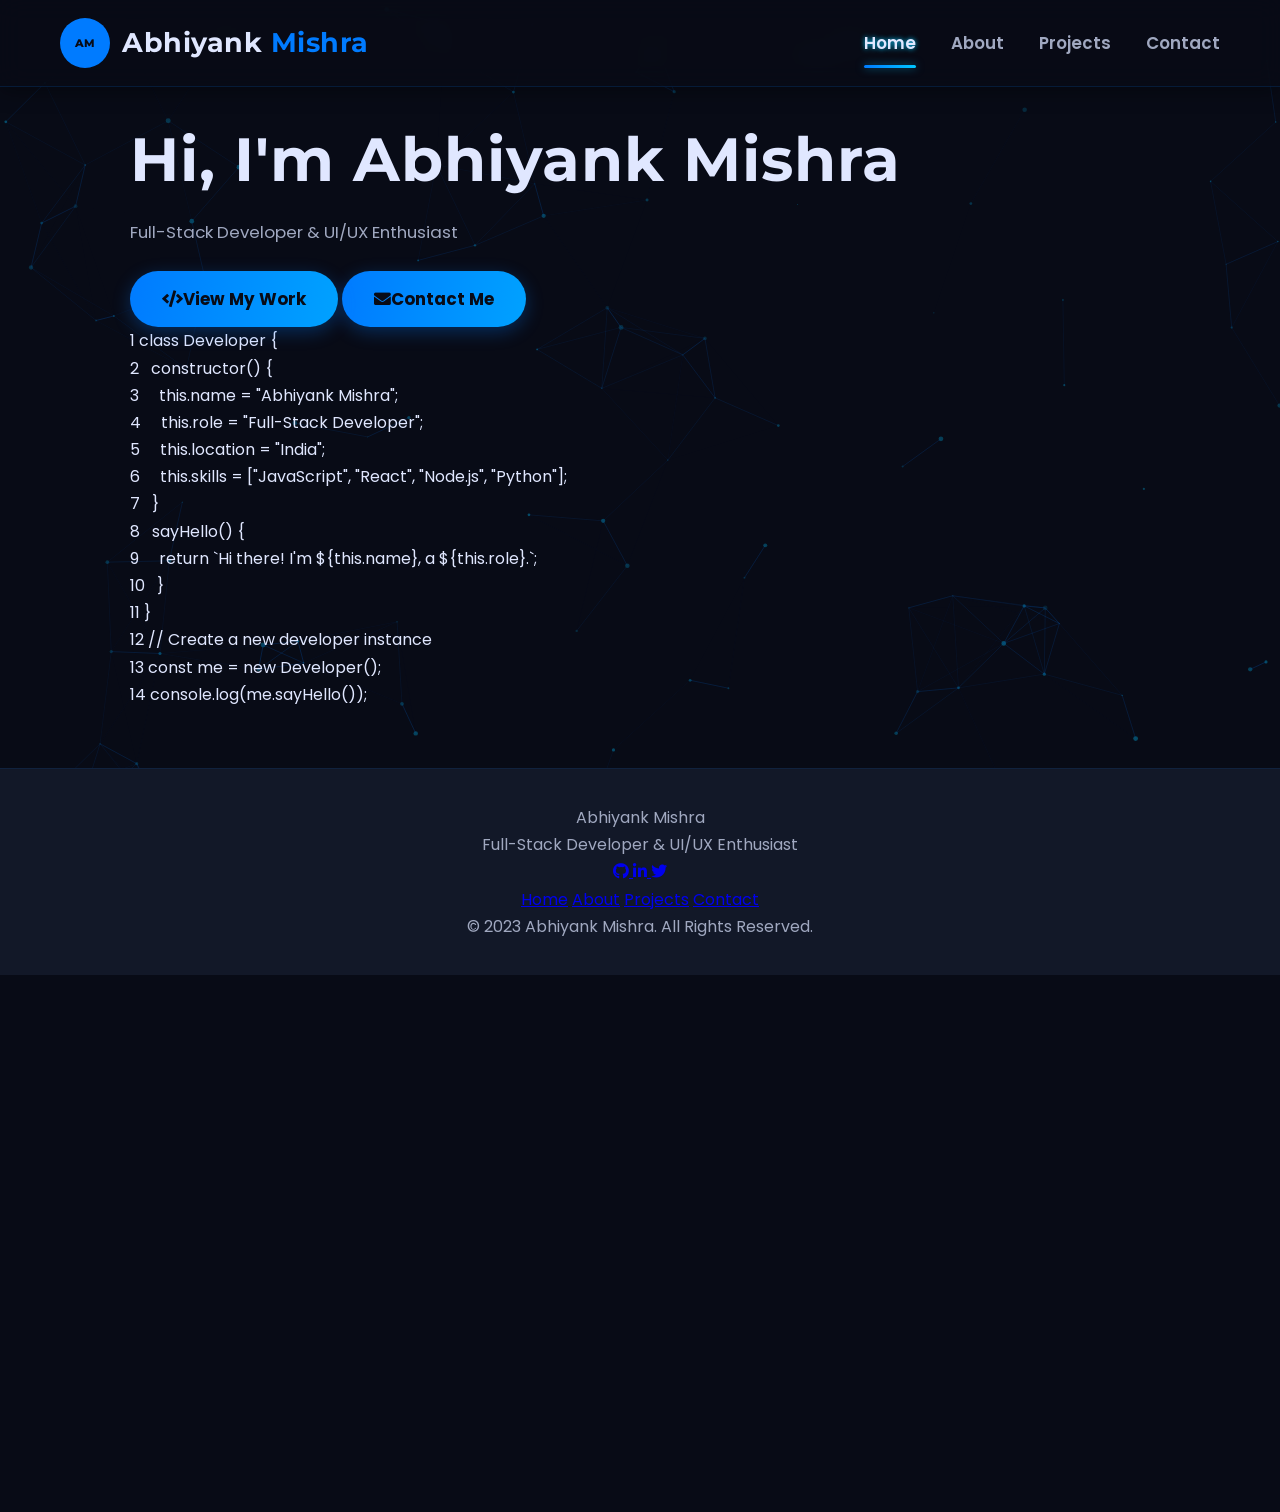
==== commit 52e4d60f: "Update index.html" ====
--- a/index.html
+++ b/index.html
@@ -20,7 +20,7 @@
     <title>Abhiyank Mishra - Developer Portfolio</title>
     <link href="https://fonts.googleapis.com/css2?family=Poppins:wght@300;400;600;700&family=Montserrat:wght@700;800&display=swap" rel="stylesheet">
     <link rel="stylesheet" href="./style.css">
-    <script src="https://kit.fontawesome.com/a076d05399.js" crossorigin="anonymous"></script>
+    <link rel="stylesheet" href="https://cdnjs.cloudflare.com/ajax/libs/font-awesome/5.15.4/css/all.min.css" integrity="sha512-1ycn6IcaQQ40/MKBW2W4Rhis/DbILU74C1vSrLJxCq57o941Ym01SwNsOMqvEBFlcgUa6xLiPY/NS5R+E6ztJQ==" crossorigin="anonymous" referrerpolicy="no-referrer" />
 </head>
 <body>
     <!-- Interactive background canvas -->
@@ -203,7 +203,7 @@
             <div class="projects-grid">
                 <!-- Project 1 -->
                 <div class="project-card reveal-on-scroll">
-                    <img src="https://via.placeholder.com/600x340" alt="Project 1" class="project-image">
+                    <img src="https://picsum.photos/600/340" alt="Project 1" class="project-image">
                     <div class="project-content">
                         <h3 class="project-title">E-Commerce Platform</h3>
                         <div class="project-tags">
@@ -226,7 +226,7 @@
                 
                 <!-- Project 2 -->
                 <div class="project-card reveal-on-scroll">
-                    <img src="https://via.placeholder.com/600x340" alt="Project 2" class="project-image">
+                    <img src="https://picsum.photos/600/341" alt="Project 2" class="project-image">
                     <div class="project-content">
                         <h3 class="project-title">Task Management App</h3>
                         <div class="project-tags">
@@ -248,7 +248,7 @@
                 
                 <!-- Project 3 -->
                 <div class="project-card reveal-on-scroll">
-                    <img src="https://via.placeholder.com/600x340" alt="Project 3" class="project-image">
+                    <img src="https://picsum.photos/600/342" alt="Project 3" class="project-image">
                     <div class="project-content">
                         <h3 class="project-title">Weather Dashboard</h3>
                         <div class="project-tags">
@@ -372,6 +372,6 @@
     </div>
     
     <!-- JavaScript -->
-    <script data-cfasync="false" src="/cdn-cgi/scripts/5c5dd728/cloudflare-static/email-decode.min.js"></script><script src="./script.js"></script>
+    <script src="./script.js"></script>
 </body>
 </html>
--- a/style.css
+++ b/style.css
@@ -0,0 +1,614 @@
+:root {
+    --bg-dark: #080B16; /* Very dark, slightly bluish black */
+    --bg-medium: #121828; /* Dark blue-grey */
+    --bg-light: #1A2033; /* Lighter blue-grey for elements */
+    --primary-blue: #007BFF; /* Bright, classic blue */
+    --accent-blue: #00C6FF; /* Lighter, vibrant cyan-blue */
+    --text-light: #E0E7FF; /* Light, slightly blue-tinted white */
+    --text-medium: #A0A8C0; /* Muted blue-grey */
+    --text-dark: #1E293B; /* For light backgrounds if any */
+    --font-primary: 'Poppins', sans-serif;
+    --font-secondary: 'Montserrat', sans-serif;
+    --transition-speed: 0.4s;
+    --shadow-color: rgba(0, 123, 255, 0.3);
+    --glow-color: rgba(0, 198, 255, 0.5);
+    --code-editor-bg: #0D1117; /* GitHub dark mode like */
+}
+
+/* Global Resets & Base Styles */
+* {
+    margin: 0;
+    padding: 0;
+    box-sizing: border-box;
+}
+
+html {
+    scroll-behavior: smooth;
+}
+
+body {
+    font-family: var(--font-primary);
+    background-color: var(--bg-dark);
+    color: var(--text-light);
+    line-height: 1.7;
+    overflow-x: hidden; /* Prevent horizontal scrollbars */
+    position: relative; /* For canvas positioning */
+}
+
+/* Animated Background Canvas */
+#interactive-bg {
+    position: fixed;
+    top: 0;
+    left: 0;
+    width: 100%;
+    height: 100%;
+    z-index: -1; /* Behind all content */
+    opacity: 0.6; /* Slightly reduced for better text contrast */
+}
+
+/* Main Container & Page Structure */
+.page-container {
+    width: 100%;
+    min-height: 100vh; 
+    position: relative; 
+    display: flex; /* For footer positioning */
+    flex-direction: column; /* For footer positioning */
+}
+
+.page-content {
+    max-width: 1100px;
+    margin: 0 auto;
+    padding: 120px 20px 60px; /* Increased top padding for header, bottom for content */
+    opacity: 0; 
+    transform: translateY(30px) scale(0.98); /* Slightly more pronounced entry */
+    transition: opacity calc(var(--transition-speed) * 1.5) ease-out, transform calc(var(--transition-speed) * 1.5) ease-out, visibility 0s calc(var(--transition-speed) * 1.5);
+    position: absolute; 
+    width: calc(100% - 40px); 
+    left: 20px; 
+    visibility: hidden; 
+    flex-grow: 1; /* Allow content to take available space */
+}
+
+.page-content.active {
+    opacity: 1;
+    transform: translateY(0) scale(1);
+    visibility: visible;
+    position: relative; 
+    z-index: 10; 
+    transition: opacity var(--transition-speed) ease-out, transform var(--transition-speed) ease-out, visibility 0s 0s;
+}
+
+/* Header & Navigation */
+header {
+    position: fixed;
+    top: 0;
+    left: 0;
+    width: 100%;
+    background-color: rgba(8, 11, 22, 0.75); /* Darker, more transparent */
+    backdrop-filter: blur(12px);
+    padding: 18px 0; /* Slightly more padding */
+    z-index: 1000;
+    box-shadow: 0 3px 20px rgba(0, 0, 0, 0.4);
+    border-bottom: 1px solid rgba(0, 123, 255, 0.15);
+}
+
+.header-container {
+    max-width: 1200px; /* Slightly wider */
+    margin: 0 auto;
+    padding: 0 20px;
+    display: flex;
+    justify-content: space-between;
+    align-items: center;
+}
+
+/* AM Logo */
+.logo {
+    display: flex;
+    align-items: center;
+    text-decoration: none;
+    color: var(--text-light);
+}
+
+.logo-svg-container {
+    width: 50px; /* Slightly larger */
+    height: 50px;
+    margin-right: 12px;
+    transition: transform var(--transition-speed) ease, filter var(--transition-speed) ease;
+}
+.logo:hover .logo-svg-container {
+    transform: rotate(20deg) scale(1.15);
+    filter: drop-shadow(0 0 8px var(--glow-color));
+}
+
+.logo-svg {
+    width: 100%;
+    height: 100%;
+}
+.logo-svg .circle-bg { fill: var(--primary-blue); transition: fill var(--transition-speed) ease; }
+.logo:hover .logo-svg .circle-bg { fill: var(--accent-blue); }
+.logo-svg .text-am { 
+    fill: var(--bg-dark); 
+    font-family: var(--font-secondary); 
+    font-weight: 800; 
+    font-size: 22px; 
+    text-anchor: middle;
+    dominant-baseline: central;
+}
+
+.logo-name {
+    font-family: var(--font-secondary);
+    font-size: 1.7rem;
+    font-weight: 700;
+    letter-spacing: 0.5px;
+}
+.logo-name .first-name { color: var(--text-light); }
+.logo-name .last-name { color: var(--primary-blue); transition: color var(--transition-speed) ease; }
+.logo:hover .logo-name .last-name { color: var(--accent-blue); }
+
+
+nav ul {
+    list-style: none;
+    display: flex;
+}
+
+nav ul li {
+    margin-left: 35px; /* Increased spacing */
+}
+
+nav ul li a {
+    color: var(--text-medium);
+    text-decoration: none;
+    font-weight: 600;
+    font-size: 1.05rem; /* Slightly larger */
+    padding: 10px 0;
+    position: relative;
+    transition: color var(--transition-speed) ease, text-shadow var(--transition-speed) ease;
+}
+
+nav ul li a::after {
+    content: '';
+    position: absolute;
+    width: 0;
+    height: 3px;
+    bottom: -3px;
+    left: 50%;
+    transform: translateX(-50%);
+    background: linear-gradient(90deg, var(--primary-blue), var(--accent-blue));
+    transition: width var(--transition-speed) ease-in-out;
+    border-radius: 3px;
+    box-shadow: 0 0 8px var(--glow-color);
+    opacity: 0;
+}
+
+nav ul li a:hover,
+nav ul li a.nav-active {
+    color: var(--text-light);
+    text-shadow: 0 0 5px var(--accent-blue);
+}
+
+nav ul li a:hover::after,
+nav ul li a.nav-active::after {
+    width: 100%;
+    opacity: 1;
+}
+
+/* Headings and Text */
+h1, h2, h3 {
+    font-family: var(--font-secondary);
+    color: var(--text-light);
+    margin-bottom: 1.2rem;
+    line-height: 1.3;
+}
+h1 { font-size: 3.8rem; letter-spacing: 1px; }
+h2 { font-size: 2.8rem; color: var(--primary-blue); margin-bottom: 2.5rem; }
+h3 { font-size: 2rem; color: var(--accent-blue); margin-bottom: 1.8rem; }
+
+p {
+    margin-bottom: 1.5rem;
+    color: var(--text-medium);
+    font-size: 1.05rem;
+}
+
+/* Buttons */
+.btn {
+    display: inline-block;
+    background: linear-gradient(100deg, var(--primary-blue), var(--accent-blue));
+    color: var(--bg-dark); 
+    padding: 14px 32px;
+    text-decoration: none;
+    border-radius: 50px;
+    font-weight: 700; /* Bolder */
+    transition: transform var(--transition-speed) ease, box-shadow var(--transition-speed) ease, background-size var(--transition-speed) ease;
+    box-shadow: 0 5px 18px var(--shadow-color);
+    border: none;
+    cursor: pointer;
+    font-size: 1.05rem;
+    background-size: 200% 100%; /* For hover animation */
+}
+
+.btn:hover {
+    transform: translateY(-4px) scale(1.05);
+    box-shadow: 0 8px 25px var(--glow-color);
+    background-position: right center; /* Change gradient direction */
+}
+
+/* Home Page Specifics */
+#home-page .hero-section {
+    min-height: calc(100vh - 160px); /* Adjusted for padding */
+    display: flex;
+    flex-direction: column;
+    justify-content: center;
+    align-items: center;
+    text-align: center;
+    position: relative;
+}
+
+#home-page .hero-name {
+    font-size: 5rem; 
+    font-weight: 800;
+    background: linear-gradient(90deg, var(--text-light), var(--accent-blue), var(--primary-blue));
+    -webkit-background-clip: text;
+    -webkit-text-fill-color: transparent;
+    background-size: 200% auto;
+    animation: textShine 5s linear infinite;
+    margin-bottom: 0.8rem;
+    opacity: 0; 
+    transform: translateY(40px); 
+}
+
+@keyframes textShine {
+    to { background-position: -200% center; }
+}
+
+#home-page .hero-tagline {
+    font-size: 1.6rem;
+    color: var(--text-medium);
+    margin-bottom: 2.5rem;
+    opacity: 0; 
+    transform: translateY(40px); 
+}
+
+/* Animated Code Editor */
+.code-editor-container {
+    width: 100%;
+    max-width: 700px; /* Max width of the editor */
+    margin-top: 2rem;
+    background-color: var(--code-editor-bg);
+    border-radius: 10px;
+    padding: 20px;
+    box-shadow: 0 10px 30px rgba(0,0,0,0.5), 0 0 15px var(--glow-color) inset;
+    border: 1px solid rgba(0, 123, 255, 0.3);
+    opacity: 0;
+    transform: translateY(40px) scale(0.95);
+    position: relative;
+    overflow: hidden;
+}
+.code-editor-header {
+    display: flex;
+    align-items: center;
+    padding-bottom: 15px;
+    margin-bottom: 15px;
+    border-bottom: 1px solid rgba(255,255,255,0.1);
+}
+.code-editor-dot {
+    width: 12px;
+    height: 12px;
+    border-radius: 50%;
+    margin-right: 8px;
+}
+.code-editor-dot.red { background-color: #FF5F57; }
+.code-editor-dot.yellow { background-color: #FEBC2E; }
+.code-editor-dot.green { background-color: #28C840; }
+
+#animated-code {
+    font-family: 'Courier New', Courier, monospace;
+    font-size: 0.95rem;
+    color: #C9D1D9; /* GitHub code color */
+    line-height: 1.6;
+    min-height: 100px; /* Ensure space for typing */
+    white-space: pre-wrap; /* Allows wrapping and preserves spaces/newlines */
+}
+#animated-code .code-keyword { color: #FF7B72; } /* e.g., const, function */
+#animated-code .code-variable { color: #FFA657; } /* e.g., variables */
+#animated-code .code-string { color: #A5D6FF; } /* e.g., "strings" */
+#animated-code .code-comment { color: #8B949E; font-style: italic; } /* e.g., // comments */
+#animated-code .code-function-name { color: #D2A8FF; } /* function names */
+#animated-code .code-number { color: #79C0FF; } /* numbers */
+
+
+.typing-cursor {
+    display: inline-block;
+    width: 8px;
+    height: 1.2em; /* Relative to font size */
+    background-color: var(--accent-blue);
+    animation: blink 1s steps(1) infinite;
+    margin-left: 2px;
+    vertical-align: text-bottom;
+}
+
+@keyframes blink {
+    50% { opacity: 0; }
+}
+
+/* Section Title Styling */
+.section-title {
+    text-align: center;
+    margin-bottom: 50px; /* Increased margin */
+}
+.section-title h2 {
+    display: inline-block;
+    position: relative;
+    padding-bottom: 15px;
+}
+.section-title h2::after {
+    content: '';
+    position: absolute;
+    width: 80px;
+    height: 5px;
+    bottom: 0;
+    left: 50%;
+    transform: translateX(-50%);
+    background: linear-gradient(90deg, var(--primary-blue), var(--accent-blue));
+    border-radius: 3px;
+    box-shadow: 0 0 10px var(--glow-color);
+}
+
+/* About Page */
+.about-grid {
+    display: grid;
+    grid-template-columns: 2fr 1fr; /* Text takes more space */
+    gap: 50px;
+    align-items: center;
+}
+.about-image-placeholder {
+    width: 100%;
+    max-width: 320px;
+    height: 320px;
+    background-color: var(--bg-medium);
+    border-radius: 50%;
+    display: flex;
+    justify-content: center;
+    align-items: center;
+    margin: 0 auto;
+    border: 6px solid var(--primary-blue);
+    box-shadow: 0 0 30px var(--shadow-color), 0 0 15px var(--accent-blue) inset;
+    position: relative;
+    overflow: hidden;
+}
+ .about-image-placeholder::before { /* Inner glow effect */
+    content: '';
+    position: absolute;
+    inset: 0;
+    border-radius: 50%;
+    padding: 5px; /* control the border thickness */
+    background: conic-gradient(from 0deg at 50% 50%, var(--accent-blue), var(--primary-blue), var(--accent-blue));
+    -webkit-mask: linear-gradient(#fff 0 0) content-box, linear-gradient(#fff 0 0);
+    -webkit-mask-composite: xor;
+    mask-composite: exclude;
+    animation: spin 4s linear infinite;
+}
+@keyframes spin {
+    to { transform: rotate(360deg); }
+}
+
+.about-image-placeholder span {
+    font-size: 3.5rem;
+    font-family: var(--font-secondary);
+    color: var(--accent-blue);
+    z-index: 1; /* Above the pseudo-element */
+    text-shadow: 0 0 10px var(--accent-blue);
+}
+
+/* Projects Page */
+.projects-grid {
+    display: grid;
+    grid-template-columns: repeat(auto-fit, minmax(320px, 1fr)); /* Slightly larger minmax */
+    gap: 35px;
+}
+.project-card {
+    background-color: var(--bg-light); /* Lighter background for cards */
+    padding: 30px;
+    border-radius: 15px;
+    box-shadow: 0 8px 25px rgba(0,0,0,0.3);
+    transition: transform 0.3s ease, box-shadow 0.3s ease;
+    border-left: 5px solid var(--primary-blue);
+    position: relative;
+    overflow: hidden; /* For tilt effect pseudo-element */
+}
+.project-card:hover {
+    /* Tilt effect handled by JS, box-shadow can be enhanced here */
+    box-shadow: 0 12px 35px var(--shadow-color), 0 0 15px var(--glow-color);
+}
+.project-card h3 {
+    font-size: 1.6rem;
+    margin-bottom: 1rem;
+}
+.project-card .tech-stack {
+    font-size: 0.9rem;
+    color: var(--text-medium);
+    margin-bottom: 1.2rem;
+    display: flex;
+    flex-wrap: wrap;
+    gap: 8px;
+}
+.project-card .tech-stack span {
+    background-color: rgba(0, 123, 255, 0.2);
+    padding: 4px 10px;
+    border-radius: 5px;
+    font-weight: 500;
+    color: var(--accent-blue);
+}
+.project-card-links a {
+    color: var(--accent-blue);
+    text-decoration: none;
+    font-weight: 600;
+    margin-right: 18px;
+    transition: color var(--transition-speed) ease, text-shadow var(--transition-speed) ease;
+}
+.project-card-links a:hover {
+    color: var(--text-light);
+    text-shadow: 0 0 5px var(--accent-blue);
+    text-decoration: underline;
+}
+.project-card .btn { /* Button styling within card */
+    padding: 10px 20px;
+    font-size: 0.9rem;
+    margin-top: 10px;
+}
+
+
+/* Contact & Login Page Forms */
+.form-container { /* Common container for contact and login forms */
+    max-width: 650px;
+    margin: 0 auto;
+    background-color: var(--bg-light);
+    padding: 35px 40px; /* More padding */
+    border-radius: 15px;
+    box-shadow: 0 10px 30px rgba(0,0,0,0.4), 0 0 10px var(--glow-color) inset;
+    border: 1px solid rgba(0,123,255,0.2);
+}
+.form-group {
+    margin-bottom: 25px;
+}
+.form-group label {
+    display: block;
+    margin-bottom: 10px;
+    font-weight: 600;
+    color: var(--text-medium);
+    font-size: 1.05rem;
+}
+.form-group input,
+.form-group textarea {
+    width: 100%;
+    padding: 14px 18px;
+    border-radius: 10px;
+    border: 2px solid transparent; 
+    background-color: var(--bg-dark);
+    color: var(--text-light);
+    font-family: var(--font-primary);
+    font-size: 1rem;
+    transition: border-color var(--transition-speed) ease, box-shadow var(--transition-speed) ease;
+}
+.form-group input:focus,
+.form-group textarea:focus {
+    outline: none;
+    border-color: var(--accent-blue);
+    box-shadow: 0 0 0 4px rgba(0, 198, 255, 0.25), 0 0 10px var(--glow-color) inset;
+}
+#form-submission-message {
+    margin-top: 25px;
+    padding: 18px;
+    border-radius: 10px;
+    text-align: left;
+}
+#form-submission-message.success {
+    background-color: rgba(40, 167, 69, 0.15);
+    color: #5cb85c; /* Brighter green */
+    border: 1px solid rgba(40, 167, 69, 0.5);
+}
+#form-submission-message.error {
+    background-color: rgba(220, 53, 69, 0.15);
+    color: #d9534f; /* Brighter red */
+    border: 1px solid rgba(220, 53, 69, 0.5);
+}
+#form-submission-message pre {
+    white-space: pre-wrap; 
+    word-wrap: break-word;
+    font-size: 0.95rem;
+}
+.login-form-specific p {
+    text-align: center;
+    margin-top: 20px;
+}
+.login-form-specific p a {
+    color: var(--accent-blue);
+    text-decoration: none;
+    font-weight: 600;
+}
+.login-form-specific p a:hover {
+    text-decoration: underline;
+}
+
+
+/* Footer */
+footer {
+    background-color: var(--bg-medium);
+    color: var(--text-medium);
+    text-align: center;
+    padding: 35px 20px;
+    border-top: 1px solid rgba(0, 123, 255, 0.1);
+    /* margin-top: auto; Removed to let page-container flex handle it */
+}
+.social-links {
+    margin-bottom: 18px;
+}
+.social-links a {
+    margin: 0 15px;
+    display: inline-block;
+    transition: transform var(--transition-speed) ease, filter var(--transition-speed) ease;
+}
+.social-links a:hover {
+    transform: scale(1.25) translateY(-3px);
+    filter: drop-shadow(0 0 5px var(--accent-blue));
+}
+.social-links svg {
+    width: 30px; /* Larger icons */
+    height: 30px;
+    fill: var(--text-medium);
+    transition: fill var(--transition-speed) ease;
+}
+.social-links a:hover svg {
+    fill: var(--accent-blue);
+}
+footer p a {
+    color: var(--primary-blue);
+    text-decoration: none;
+}
+footer p a:hover {
+    text-decoration: underline;
+    color: var(--accent-blue);
+}
+
+/* Scroll-based Animations (Reveal elements) */
+.reveal-on-scroll {
+    opacity: 0;
+    transform: translateY(40px) scale(0.95); /* Enhanced effect */
+    transition: opacity 0.7s ease-out, transform 0.7s ease-out;
+}
+.reveal-on-scroll.visible {
+    opacity: 1;
+    transform: translateY(0) scale(1);
+}
+
+/* Responsive Design */
+@media (max-width: 992px) { /* Tablet */
+    .about-grid { grid-template-columns: 1fr; text-align: center; }
+    .about-image-placeholder { margin-bottom: 40px; max-width: 280px; height: 280px;}
+}
+
+@media (max-width: 768px) { /* Mobile */
+    .header-container {
+        flex-direction: column;
+        align-items: center;
+    }
+    .logo { margin-bottom: 18px; }
+    nav ul {
+        justify-content: center;
+        padding-left: 0; 
+        flex-wrap: wrap; /* Allow nav items to wrap */
+    }
+    nav ul li { margin: 5px 10px; } /* Adjust spacing for wrapped items */
+
+    h1 { font-size: 2.8rem; }
+    #home-page .hero-name { font-size: 3.2rem; }
+    #home-page .hero-tagline { font-size: 1.3rem; }
+    .code-editor-container { max-width: 90%; padding: 15px; }
+    #animated-code { font-size: 0.85rem; }
+
+    h2 { font-size: 2.2rem; }
+    h3 { font-size: 1.7rem; }
+
+    .page-content { padding-top: 180px; /* Increased for taller header on mobile */ }
+    .projects-grid { grid-template-columns: 1fr; } /* Single column for projects */
+    .form-container { padding: 25px 20px; }
+}
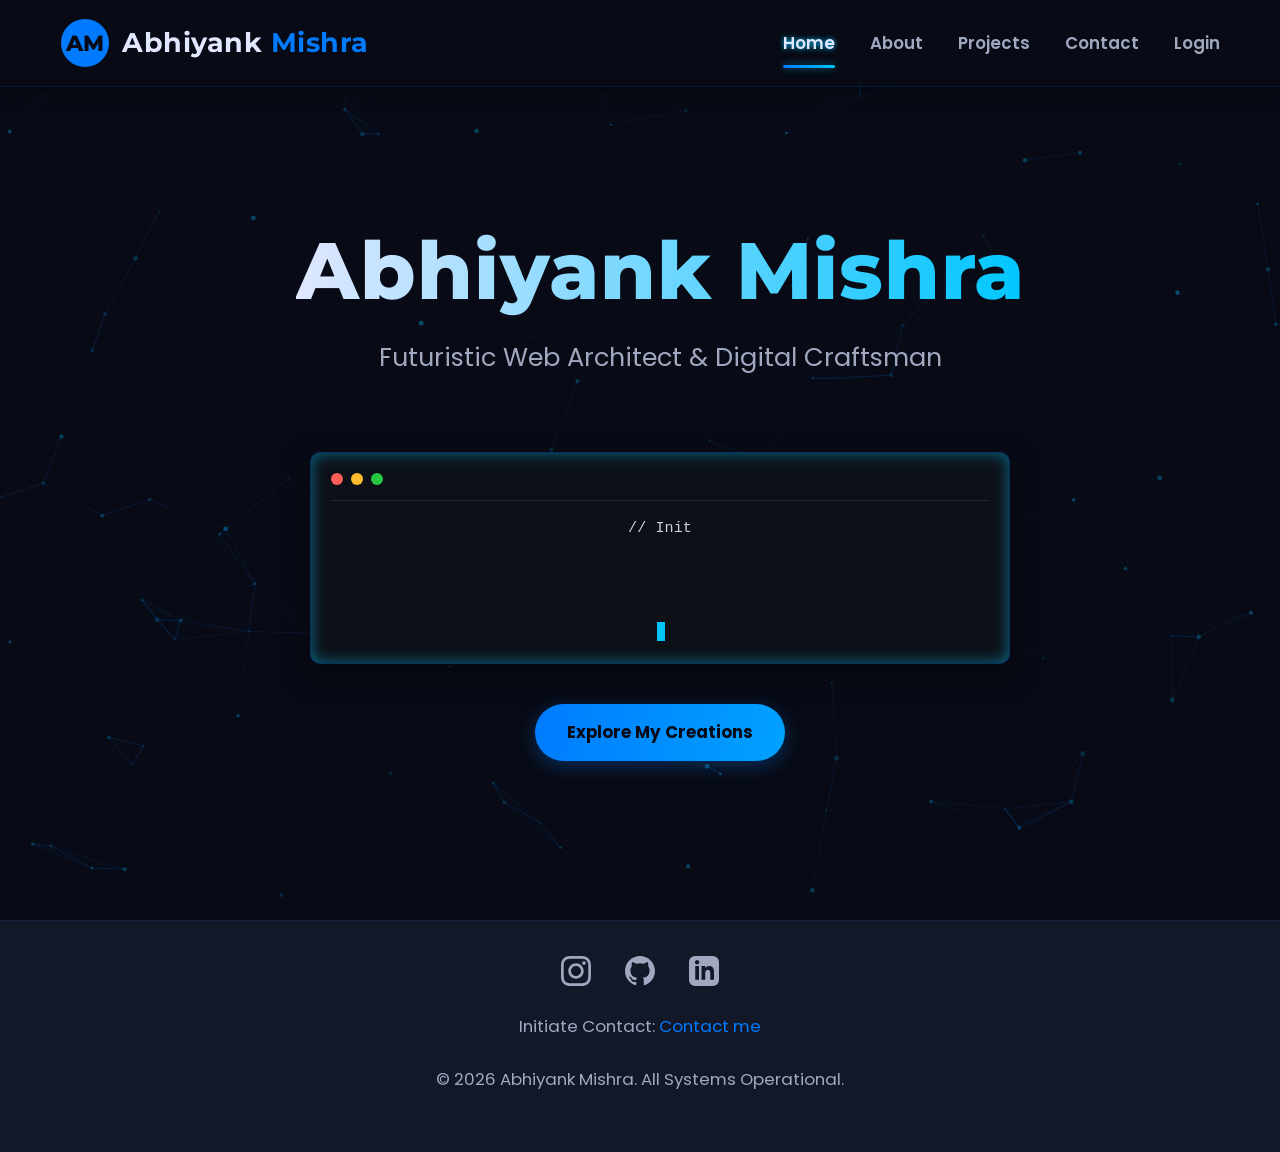
==== commit 82b21a4f: "Update index.html" ====
--- a/index.html
+++ b/index.html
@@ -19,359 +19,1141 @@
     <meta name="twitter:image" content="https://abhiyank.in/preview.png" />
     <title>Abhiyank Mishra - Developer Portfolio</title>
     <link href="https://fonts.googleapis.com/css2?family=Poppins:wght@300;400;600;700&family=Montserrat:wght@700;800&display=swap" rel="stylesheet">
-    <link rel="stylesheet" href="./style.css">
-    <link rel="stylesheet" href="https://cdnjs.cloudflare.com/ajax/libs/font-awesome/5.15.4/css/all.min.css" integrity="sha512-1ycn6IcaQQ40/MKBW2W4Rhis/DbILU74C1vSrLJxCq57o941Ym01SwNsOMqvEBFlcgUa6xLiPY/NS5R+E6ztJQ==" crossorigin="anonymous" referrerpolicy="no-referrer" />
+    <style>
+        /* CSS Variables */
+        :root {
+            --bg-dark: #080B16; /* Very dark, slightly bluish black */
+            --bg-medium: #121828; /* Dark blue-grey */
+            --bg-light: #1A2033; /* Lighter blue-grey for elements */
+            --primary-blue: #007BFF; /* Bright, classic blue */
+            --accent-blue: #00C6FF; /* Lighter, vibrant cyan-blue */
+            --text-light: #E0E7FF; /* Light, slightly blue-tinted white */
+            --text-medium: #A0A8C0; /* Muted blue-grey */
+            --text-dark: #1E293B; /* For light backgrounds if any */
+            --font-primary: 'Poppins', sans-serif;
+            --font-secondary: 'Montserrat', sans-serif;
+            --transition-speed: 0.4s;
+            --shadow-color: rgba(0, 123, 255, 0.3);
+            --glow-color: rgba(0, 198, 255, 0.5);
+            --code-editor-bg: #0D1117; /* GitHub dark mode like */
+        }
+
+        /* Global Resets & Base Styles */
+        * {
+            margin: 0;
+            padding: 0;
+            box-sizing: border-box;
+        }
+
+        html {
+            scroll-behavior: smooth;
+        }
+
+        body {
+            font-family: var(--font-primary);
+            background-color: var(--bg-dark);
+            color: var(--text-light);
+            line-height: 1.7;
+            overflow-x: hidden; /* Prevent horizontal scrollbars */
+            position: relative; /* For canvas positioning */
+        }
+
+        /* Animated Background Canvas */
+        #interactive-bg {
+            position: fixed;
+            top: 0;
+            left: 0;
+            width: 100%;
+            height: 100%;
+            z-index: -1; /* Behind all content */
+            opacity: 0.6; /* Slightly reduced for better text contrast */
+        }
+
+        /* Main Container & Page Structure */
+        .page-container {
+            width: 100%;
+            min-height: 100vh; 
+            position: relative; 
+            display: flex; /* For footer positioning */
+            flex-direction: column; /* For footer positioning */
+        }
+
+        .page-content {
+            max-width: 1100px;
+            margin: 0 auto;
+            padding: 120px 20px 60px; /* Increased top padding for header, bottom for content */
+            opacity: 0; 
+            transform: translateY(30px) scale(0.98); /* Slightly more pronounced entry */
+            transition: opacity calc(var(--transition-speed) * 1.5) ease-out, transform calc(var(--transition-speed) * 1.5) ease-out, visibility 0s calc(var(--transition-speed) * 1.5);
+            position: absolute; 
+            width: calc(100% - 40px); 
+            left: 20px; 
+            visibility: hidden; 
+            flex-grow: 1; /* Allow content to take available space */
+        }
+
+        .page-content.active {
+            opacity: 1;
+            transform: translateY(0) scale(1);
+            visibility: visible;
+            position: relative; 
+            z-index: 10; 
+            transition: opacity var(--transition-speed) ease-out, transform var(--transition-speed) ease-out, visibility 0s 0s;
+        }
+        
+        /* Header & Navigation */
+        header {
+            position: fixed;
+            top: 0;
+            left: 0;
+            width: 100%;
+            background-color: rgba(8, 11, 22, 0.75); /* Darker, more transparent */
+            backdrop-filter: blur(12px);
+            padding: 18px 0; /* Slightly more padding */
+            z-index: 1000;
+            box-shadow: 0 3px 20px rgba(0, 0, 0, 0.4);
+            border-bottom: 1px solid rgba(0, 123, 255, 0.15);
+        }
+
+        .header-container {
+            max-width: 1200px; /* Slightly wider */
+            margin: 0 auto;
+            padding: 0 20px;
+            display: flex;
+            justify-content: space-between;
+            align-items: center;
+        }
+
+        /* AM Logo */
+        .logo {
+            display: flex;
+            align-items: center;
+            text-decoration: none;
+            color: var(--text-light);
+        }
+
+        .logo-svg-container {
+            width: 50px; /* Slightly larger */
+            height: 50px;
+            margin-right: 12px;
+            transition: transform var(--transition-speed) ease, filter var(--transition-speed) ease;
+        }
+        .logo:hover .logo-svg-container {
+            transform: rotate(20deg) scale(1.15);
+            filter: drop-shadow(0 0 8px var(--glow-color));
+        }
+
+        .logo-svg {
+            width: 100%;
+            height: 100%;
+        }
+        .logo-svg .circle-bg { fill: var(--primary-blue); transition: fill var(--transition-speed) ease; }
+        .logo:hover .logo-svg .circle-bg { fill: var(--accent-blue); }
+        .logo-svg .text-am { 
+            fill: var(--bg-dark); 
+            font-family: var(--font-secondary); 
+            font-weight: 800; 
+            font-size: 22px; 
+            text-anchor: middle;
+            dominant-baseline: central;
+        }
+
+        .logo-name {
+            font-family: var(--font-secondary);
+            font-size: 1.7rem;
+            font-weight: 700;
+            letter-spacing: 0.5px;
+        }
+        .logo-name .first-name { color: var(--text-light); }
+        .logo-name .last-name { color: var(--primary-blue); transition: color var(--transition-speed) ease; }
+        .logo:hover .logo-name .last-name { color: var(--accent-blue); }
+
+
+        nav ul {
+            list-style: none;
+            display: flex;
+        }
+
+        nav ul li {
+            margin-left: 35px; /* Increased spacing */
+        }
+
+        nav ul li a {
+            color: var(--text-medium);
+            text-decoration: none;
+            font-weight: 600;
+            font-size: 1.05rem; /* Slightly larger */
+            padding: 10px 0;
+            position: relative;
+            transition: color var(--transition-speed) ease, text-shadow var(--transition-speed) ease;
+        }
+
+        nav ul li a::after {
+            content: '';
+            position: absolute;
+            width: 0;
+            height: 3px;
+            bottom: -3px;
+            left: 50%;
+            transform: translateX(-50%);
+            background: linear-gradient(90deg, var(--primary-blue), var(--accent-blue));
+            transition: width var(--transition-speed) ease-in-out;
+            border-radius: 3px;
+            box-shadow: 0 0 8px var(--glow-color);
+            opacity: 0;
+        }
+
+        nav ul li a:hover,
+        nav ul li a.nav-active {
+            color: var(--text-light);
+            text-shadow: 0 0 5px var(--accent-blue);
+        }
+
+        nav ul li a:hover::after,
+        nav ul li a.nav-active::after {
+            width: 100%;
+            opacity: 1;
+        }
+
+        /* Headings and Text */
+        h1, h2, h3 {
+            font-family: var(--font-secondary);
+            color: var(--text-light);
+            margin-bottom: 1.2rem;
+            line-height: 1.3;
+        }
+        h1 { font-size: 3.8rem; letter-spacing: 1px; }
+        h2 { font-size: 2.8rem; color: var(--primary-blue); margin-bottom: 2.5rem; }
+        h3 { font-size: 2rem; color: var(--accent-blue); margin-bottom: 1.8rem; }
+
+        p {
+            margin-bottom: 1.5rem;
+            color: var(--text-medium);
+            font-size: 1.05rem;
+        }
+
+        /* Buttons */
+        .btn {
+            display: inline-block;
+            background: linear-gradient(100deg, var(--primary-blue), var(--accent-blue));
+            color: var(--bg-dark); 
+            padding: 14px 32px;
+            text-decoration: none;
+            border-radius: 50px;
+            font-weight: 700; /* Bolder */
+            transition: transform var(--transition-speed) ease, box-shadow var(--transition-speed) ease, background-size var(--transition-speed) ease;
+            box-shadow: 0 5px 18px var(--shadow-color);
+            border: none;
+            cursor: pointer;
+            font-size: 1.05rem;
+            background-size: 200% 100%; /* For hover animation */
+        }
+
+        .btn:hover {
+            transform: translateY(-4px) scale(1.05);
+            box-shadow: 0 8px 25px var(--glow-color);
+            background-position: right center; /* Change gradient direction */
+        }
+
+        /* Home Page Specifics */
+        #home-page .hero-section {
+            min-height: calc(100vh - 160px); /* Adjusted for padding */
+            display: flex;
+            flex-direction: column;
+            justify-content: center;
+            align-items: center;
+            text-align: center;
+            position: relative;
+        }
+
+        #home-page .hero-name {
+            font-size: 5rem; 
+            font-weight: 800;
+            background: linear-gradient(90deg, var(--text-light), var(--accent-blue), var(--primary-blue));
+            -webkit-background-clip: text;
+            -webkit-text-fill-color: transparent;
+            background-size: 200% auto;
+            animation: textShine 5s linear infinite;
+            margin-bottom: 0.8rem;
+            opacity: 0; 
+            transform: translateY(40px); 
+        }
+
+        @keyframes textShine {
+            to { background-position: -200% center; }
+        }
+
+        #home-page .hero-tagline {
+            font-size: 1.6rem;
+            color: var(--text-medium);
+            margin-bottom: 2.5rem;
+            opacity: 0; 
+            transform: translateY(40px); 
+        }
+        
+        /* Animated Code Editor */
+        .code-editor-container {
+            width: 100%;
+            max-width: 700px; /* Max width of the editor */
+            margin-top: 2rem;
+            background-color: var(--code-editor-bg);
+            border-radius: 10px;
+            padding: 20px;
+            box-shadow: 0 10px 30px rgba(0,0,0,0.5), 0 0 15px var(--glow-color) inset;
+            border: 1px solid rgba(0, 123, 255, 0.3);
+            opacity: 0;
+            transform: translateY(40px) scale(0.95);
+            position: relative;
+            overflow: hidden;
+        }
+        .code-editor-header {
+            display: flex;
+            align-items: center;
+            padding-bottom: 15px;
+            margin-bottom: 15px;
+            border-bottom: 1px solid rgba(255,255,255,0.1);
+        }
+        .code-editor-dot {
+            width: 12px;
+            height: 12px;
+            border-radius: 50%;
+            margin-right: 8px;
+        }
+        .code-editor-dot.red { background-color: #FF5F57; }
+        .code-editor-dot.yellow { background-color: #FEBC2E; }
+        .code-editor-dot.green { background-color: #28C840; }
+
+        #animated-code {
+            font-family: 'Courier New', Courier, monospace;
+            font-size: 0.95rem;
+            color: #C9D1D9; /* GitHub code color */
+            line-height: 1.6;
+            min-height: 100px; /* Ensure space for typing */
+            white-space: pre-wrap; /* Allows wrapping and preserves spaces/newlines */
+        }
+        #animated-code .code-keyword { color: #FF7B72; } /* e.g., const, function */
+        #animated-code .code-variable { color: #FFA657; } /* e.g., variables */
+        #animated-code .code-string { color: #A5D6FF; } /* e.g., "strings" */
+        #animated-code .code-comment { color: #8B949E; font-style: italic; } /* e.g., // comments */
+        #animated-code .code-function-name { color: #D2A8FF; } /* function names */
+        #animated-code .code-number { color: #79C0FF; } /* numbers */
+
+
+        .typing-cursor {
+            display: inline-block;
+            width: 8px;
+            height: 1.2em; /* Relative to font size */
+            background-color: var(--accent-blue);
+            animation: blink 1s steps(1) infinite;
+            margin-left: 2px;
+            vertical-align: text-bottom;
+        }
+
+        @keyframes blink {
+            50% { opacity: 0; }
+        }
+
+        /* Section Title Styling */
+        .section-title {
+            text-align: center;
+            margin-bottom: 50px; /* Increased margin */
+        }
+        .section-title h2 {
+            display: inline-block;
+            position: relative;
+            padding-bottom: 15px;
+        }
+        .section-title h2::after {
+            content: '';
+            position: absolute;
+            width: 80px;
+            height: 5px;
+            bottom: 0;
+            left: 50%;
+            transform: translateX(-50%);
+            background: linear-gradient(90deg, var(--primary-blue), var(--accent-blue));
+            border-radius: 3px;
+            box-shadow: 0 0 10px var(--glow-color);
+        }
+
+        /* About Page */
+        .about-grid {
+            display: grid;
+            grid-template-columns: 2fr 1fr; /* Text takes more space */
+            gap: 50px;
+            align-items: center;
+        }
+        .about-image-placeholder {
+            width: 100%;
+            max-width: 320px;
+            height: 320px;
+            background-color: var(--bg-medium);
+            border-radius: 50%;
+            display: flex;
+            justify-content: center;
+            align-items: center;
+            margin: 0 auto;
+            border: 6px solid var(--primary-blue);
+            box-shadow: 0 0 30px var(--shadow-color), 0 0 15px var(--accent-blue) inset;
+            position: relative;
+            overflow: hidden;
+        }
+         .about-image-placeholder::before { /* Inner glow effect */
+            content: '';
+            position: absolute;
+            inset: 0;
+            border-radius: 50%;
+            padding: 5px; /* control the border thickness */
+            background: conic-gradient(from 0deg at 50% 50%, var(--accent-blue), var(--primary-blue), var(--accent-blue));
+            -webkit-mask: linear-gradient(#fff 0 0) content-box, linear-gradient(#fff 0 0);
+            -webkit-mask-composite: xor;
+            mask-composite: exclude;
+            animation: spin 4s linear infinite;
+        }
+        @keyframes spin {
+            to { transform: rotate(360deg); }
+        }
+
+        .about-image-placeholder span {
+            font-size: 3.5rem;
+            font-family: var(--font-secondary);
+            color: var(--accent-blue);
+            z-index: 1; /* Above the pseudo-element */
+            text-shadow: 0 0 10px var(--accent-blue);
+        }
+
+        /* Projects Page */
+        .projects-grid {
+            display: grid;
+            grid-template-columns: repeat(auto-fit, minmax(320px, 1fr)); /* Slightly larger minmax */
+            gap: 35px;
+        }
+        .project-card {
+            background-color: var(--bg-light); /* Lighter background for cards */
+            padding: 30px;
+            border-radius: 15px;
+            box-shadow: 0 8px 25px rgba(0,0,0,0.3);
+            transition: transform 0.3s ease, box-shadow 0.3s ease;
+            border-left: 5px solid var(--primary-blue);
+            position: relative;
+            overflow: hidden; /* For tilt effect pseudo-element */
+        }
+        .project-card:hover {
+            /* Tilt effect handled by JS, box-shadow can be enhanced here */
+            box-shadow: 0 12px 35px var(--shadow-color), 0 0 15px var(--glow-color);
+        }
+        .project-card h3 {
+            font-size: 1.6rem;
+            margin-bottom: 1rem;
+        }
+        .project-card .tech-stack {
+            font-size: 0.9rem;
+            color: var(--text-medium);
+            margin-bottom: 1.2rem;
+            display: flex;
+            flex-wrap: wrap;
+            gap: 8px;
+        }
+        .project-card .tech-stack span {
+            background-color: rgba(0, 123, 255, 0.2);
+            padding: 4px 10px;
+            border-radius: 5px;
+            font-weight: 500;
+            color: var(--accent-blue);
+        }
+        .project-card-links a {
+            color: var(--accent-blue);
+            text-decoration: none;
+            font-weight: 600;
+            margin-right: 18px;
+            transition: color var(--transition-speed) ease, text-shadow var(--transition-speed) ease;
+        }
+        .project-card-links a:hover {
+            color: var(--text-light);
+            text-shadow: 0 0 5px var(--accent-blue);
+            text-decoration: underline;
+        }
+        .project-card .btn { /* Button styling within card */
+            padding: 10px 20px;
+            font-size: 0.9rem;
+            margin-top: 10px;
+        }
+
+
+        /* Contact & Login Page Forms */
+        .form-container { /* Common container for contact and login forms */
+            max-width: 650px;
+            margin: 0 auto;
+            background-color: var(--bg-light);
+            padding: 35px 40px; /* More padding */
+            border-radius: 15px;
+            box-shadow: 0 10px 30px rgba(0,0,0,0.4), 0 0 10px var(--glow-color) inset;
+            border: 1px solid rgba(0,123,255,0.2);
+        }
+        .form-group {
+            margin-bottom: 25px;
+        }
+        .form-group label {
+            display: block;
+            margin-bottom: 10px;
+            font-weight: 600;
+            color: var(--text-medium);
+            font-size: 1.05rem;
+        }
+        .form-group input,
+        .form-group textarea {
+            width: 100%;
+            padding: 14px 18px;
+            border-radius: 10px;
+            border: 2px solid transparent; 
+            background-color: var(--bg-dark);
+            color: var(--text-light);
+            font-family: var(--font-primary);
+            font-size: 1rem;
+            transition: border-color var(--transition-speed) ease, box-shadow var(--transition-speed) ease;
+        }
+        .form-group input:focus,
+        .form-group textarea:focus {
+            outline: none;
+            border-color: var(--accent-blue);
+            box-shadow: 0 0 0 4px rgba(0, 198, 255, 0.25), 0 0 10px var(--glow-color) inset;
+        }
+        #form-submission-message {
+            margin-top: 25px;
+            padding: 18px;
+            border-radius: 10px;
+            text-align: left;
+        }
+        #form-submission-message.success {
+            background-color: rgba(40, 167, 69, 0.15);
+            color: #5cb85c; /* Brighter green */
+            border: 1px solid rgba(40, 167, 69, 0.5);
+        }
+        #form-submission-message.error {
+            background-color: rgba(220, 53, 69, 0.15);
+            color: #d9534f; /* Brighter red */
+            border: 1px solid rgba(220, 53, 69, 0.5);
+        }
+        #form-submission-message pre {
+            white-space: pre-wrap; 
+            word-wrap: break-word;
+            font-size: 0.95rem;
+        }
+        .login-form-specific p {
+            text-align: center;
+            margin-top: 20px;
+        }
+        .login-form-specific p a {
+            color: var(--accent-blue);
+            text-decoration: none;
+            font-weight: 600;
+        }
+        .login-form-specific p a:hover {
+            text-decoration: underline;
+        }
+
+
+        /* Footer */
+        footer {
+            background-color: var(--bg-medium);
+            color: var(--text-medium);
+            text-align: center;
+            padding: 35px 20px;
+            border-top: 1px solid rgba(0, 123, 255, 0.1);
+            /* margin-top: auto; Removed to let page-container flex handle it */
+        }
+        .social-links {
+            margin-bottom: 18px;
+        }
+        .social-links a {
+            margin: 0 15px;
+            display: inline-block;
+            transition: transform var(--transition-speed) ease, filter var(--transition-speed) ease;
+        }
+        .social-links a:hover {
+            transform: scale(1.25) translateY(-3px);
+            filter: drop-shadow(0 0 5px var(--accent-blue));
+        }
+        .social-links svg {
+            width: 30px; /* Larger icons */
+            height: 30px;
+            fill: var(--text-medium);
+            transition: fill var(--transition-speed) ease;
+        }
+        .social-links a:hover svg {
+            fill: var(--accent-blue);
+        }
+        footer p a {
+            color: var(--primary-blue);
+            text-decoration: none;
+        }
+        footer p a:hover {
+            text-decoration: underline;
+            color: var(--accent-blue);
+        }
+
+        /* Scroll-based Animations (Reveal elements) */
+        .reveal-on-scroll {
+            opacity: 0;
+            transform: translateY(40px) scale(0.95); /* Enhanced effect */
+            transition: opacity 0.7s ease-out, transform 0.7s ease-out;
+        }
+        .reveal-on-scroll.visible {
+            opacity: 1;
+            transform: translateY(0) scale(1);
+        }
+
+        /* Responsive Design */
+        @media (max-width: 992px) { /* Tablet */
+            .about-grid { grid-template-columns: 1fr; text-align: center; }
+            .about-image-placeholder { margin-bottom: 40px; max-width: 280px; height: 280px;}
+        }
+
+        @media (max-width: 768px) { /* Mobile */
+            .header-container {
+                flex-direction: column;
+                align-items: center;
+            }
+            .logo { margin-bottom: 18px; }
+            nav ul {
+                justify-content: center;
+                padding-left: 0; 
+                flex-wrap: wrap; /* Allow nav items to wrap */
+            }
+            nav ul li { margin: 5px 10px; } /* Adjust spacing for wrapped items */
+
+            h1 { font-size: 2.8rem; }
+            #home-page .hero-name { font-size: 3.2rem; }
+            #home-page .hero-tagline { font-size: 1.3rem; }
+            .code-editor-container { max-width: 90%; padding: 15px; }
+            #animated-code { font-size: 0.85rem; }
+
+            h2 { font-size: 2.2rem; }
+            h3 { font-size: 1.7rem; }
+
+            .page-content { padding-top: 180px; /* Increased for taller header on mobile */ }
+            .projects-grid { grid-template-columns: 1fr; } /* Single column for projects */
+            .form-container { padding: 25px 20px; }
+        }
+
+    </style>
 </head>
 <body>
-    <!-- Interactive background canvas -->
     <canvas id="interactive-bg"></canvas>
-    
+
+    <header>
+        <div class="header-container">
+            <a href="#home" class="logo nav-link" data-page="home-page">
+                <div class="logo-svg-container">
+                    <svg class="logo-svg" viewBox="0 0 50 50" xmlns="http://www.w3.org/2000/svg">
+                        <circle class="circle-bg" cx="25" cy="25" r="24"/>
+                        <text class="text-am" x="50%" y="51%">AM</text>
+                    </svg>
+                </div>
+                <span class="logo-name">
+                    <span class="first-name">Abhiyank</span> <span class="last-name">Mishra</span>
+                </span>
+            </a>
+            <nav>
+                <ul>
+                    <li><a href="#home" class="nav-link nav-active" data-page="home-page">Home</a></li>
+                    <li><a href="#about" class="nav-link" data-page="about-page">About</a></li>
+                    <li><a href="#projects" class="nav-link" data-page="projects-page">Projects</a></li>
+                    <li><a href="#contact" class="nav-link" data-page="contact-page">Contact</a></li>
+                    <li><a href="#login" class="nav-link" data-page="login-page">Login</a></li>
+                </ul>
+            </nav>
+        </div>
+    </header>
+
     <div class="page-container">
-        <!-- Header with Navigation -->
-        <header>
-            <div class="header-container">
-                <a href="#home" class="logo">
-                    <div class="logo-svg-container">
-                        <svg class="logo-svg" viewBox="0 0 100 100" xmlns="http://www.w3.org/2000/svg">
-                            <circle class="circle-bg" cx="50" cy="50" r="50" />
-                            <text class="text-am" x="50" y="50">AM</text>
-                        </svg>
+        <section id="home-page" class="page-content active">
+            <div class="hero-section">
+                <h1 class="hero-name">Abhiyank Mishra</h1>
+                <p class="hero-tagline">Futuristic Web Architect & Digital Craftsman</p>
+                <div class="code-editor-container">
+                    <div class="code-editor-header">
+                        <span class="code-editor-dot red"></span>
+                        <span class="code-editor-dot yellow"></span>
+                        <span class="code-editor-dot green"></span>
                     </div>
-                    <div class="logo-name">
-                        <span class="first-name">Abhiyank</span> <span class="last-name">Mishra</span>
-                    </div>
-                </a>
-                
-                <div class="hamburger-menu">
-                    <span></span>
-                    <span></span>
-                    <span></span>
+                    <div id="animated-code"></div><span class="typing-cursor"></span>
                 </div>
-                
-                <nav>
-                    <ul>
-                        <li><a href="#home" class="nav-link nav-active" data-page="home-page">Home</a></li>
-                        <li><a href="#about" class="nav-link" data-page="about-page">About</a></li>
-                        <li><a href="#projects" class="nav-link" data-page="projects-page">Projects</a></li>
-                        <li><a href="#contact" class="nav-link" data-page="contact-page">Contact</a></li>
-                    </ul>
-                </nav>
+                <a href="#projects" class="btn nav-link" data-page="projects-page" style="margin-top: 2.5rem;">Explore My Creations</a>
             </div>
-        </header>
-        
-        <!-- Home Page -->
-        <section id="home-page" class="page-content active">
-            <div class="home-intro">
-                <h1 class="home-name">Hi, I'm Abhiyank Mishra</h1>
-                <p class="home-tagline">Full-Stack Developer & UI/UX Enthusiast</p>
-                <div class="home-actions">
-                    <a href="#projects" class="btn btn-primary" data-page="projects-page">
-                        <i class="fas fa-code btn-icon"></i>View My Work
-                    </a>
-                    <a href="#contact" class="btn btn-outline" data-page="contact-page">
-                        <i class="fas fa-envelope btn-icon"></i>Contact Me
-                    </a>
+        </section>
+
+        <section id="about-page" class="page-content">
+            <div class="section-title">
+                <h2>About Me</h2>
+            </div>
+            <div class="about-grid">
+                <div class="about-text reveal-on-scroll">
+                    <p>Greetings! I'm Abhiyank Mishra, a forward-thinking developer with a fervent passion for crafting cutting-edge digital solutions. My expertise lies in architecting and building highly interactive, responsive, and aesthetically pleasing web applications that push the boundaries of user experience.</p>
+                    <p>My journey in the realm of technology is fueled by an insatiable curiosity to unravel complex challenges and a profound love for designing elegant, intuitive interfaces. I am adept with JavaScript, HTML5, CSS3, and a spectrum of modern frameworks and libraries, constantly seeking to integrate the latest advancements into my work.</p>
+                    <p>Beyond the screen, I immerse myself in exploring emergent technologies, contributing to innovative open-source initiatives, and relentlessly refining my skill set to engineer software that not only functions flawlessly but also inspires. Let's collaborate to manifest your next visionary project!</p>
+                </div>
+                <div class="about-image-placeholder reveal-on-scroll" style="transition-delay: 0.2s;">
+                    <span>AM</span>
                 </div>
             </div>
-            
-            <!-- Code Editor Effect -->
-            <div class="code-editor">
-                <div class="code-editor-content">
-                    <div class="code-content">
-                        <div class="code-line">
-                            <span class="code-line-number">1</span>
-                            <span class="code-keyword">class</span> <span class="code-function">Developer</span> {
-                        </div>
-                        <div class="code-line">
-                            <span class="code-line-number">2</span>
-                            &nbsp;&nbsp;<span class="code-keyword">constructor</span>() {
-                        </div>
-                        <div class="code-line">
-                            <span class="code-line-number">3</span>
-                            &nbsp;&nbsp;&nbsp;&nbsp;<span class="code-property">this.name</span> <span class="code-operator">=</span> <span class="code-string">"Abhiyank Mishra"</span>;
-                        </div>
-                        <div class="code-line">
-                            <span class="code-line-number">4</span>
-                            &nbsp;&nbsp;&nbsp;&nbsp;<span class="code-property">this.role</span> <span class="code-operator">=</span> <span class="code-string">"Full-Stack Developer"</span>;
-                        </div>
-                        <div class="code-line">
-                            <span class="code-line-number">5</span>
-                            &nbsp;&nbsp;&nbsp;&nbsp;<span class="code-property">this.location</span> <span class="code-operator">=</span> <span class="code-string">"India"</span>;
-                        </div>
-                        <div class="code-line">
-                            <span class="code-line-number">6</span>
-                            &nbsp;&nbsp;&nbsp;&nbsp;<span class="code-property">this.skills</span> <span class="code-operator">=</span> [<span class="code-string">"JavaScript"</span>, <span class="code-string">"React"</span>, <span class="code-string">"Node.js"</span>, <span class="code-string">"Python"</span>];
-                        </div>
-                        <div class="code-line">
-                            <span class="code-line-number">7</span>
-                            &nbsp;&nbsp;}
-                        </div>
-                        <div class="code-line">
-                            <span class="code-line-number">8</span>
-                            &nbsp;&nbsp;<span class="code-method">sayHello</span>() {
-                        </div>
-                        <div class="code-line">
-                            <span class="code-line-number">9</span>
-                            &nbsp;&nbsp;&nbsp;&nbsp;<span class="code-keyword">return</span> <span class="code-string">`Hi there! I'm <span class="code-property">${this.name}</span>, a <span class="code-property">${this.role}</span>.`</span>;
-                        </div>
-                        <div class="code-line">
-                            <span class="code-line-number">10</span>
-                            &nbsp;&nbsp;}
-                        </div>
-                        <div class="code-line">
-                            <span class="code-line-number">11</span>
-                            }
-                        </div>
-                        <div class="code-line">
-                            <span class="code-line-number">12</span>
-                            <span class="code-comment">// Create a new developer instance</span>
-                        </div>
-                        <div class="code-line">
-                            <span class="code-line-number">13</span>
-                            <span class="code-keyword">const</span> me <span class="code-operator">=</span> <span class="code-keyword">new</span> <span class="code-function">Developer</span>();
-                        </div>
-                        <div class="code-line">
-                            <span class="code-line-number">14</span>
-                            <span class="code-function">console.log</span>(me.<span class="code-method">sayHello</span>());
-                        </div>
+            </section>
+
+        <section id="projects-page" class="page-content">
+            <div class="section-title">
+                <h2>My Innovations</h2>
+            </div>
+            <div class="projects-grid">
+                <div class="project-card reveal-on-scroll">
+                    <h3>SGIC Project</h3>
+                    <p class="tech-stack"><span>Python</span><span>Django</span><span>HTML</span><span>Bootstrap </span><span>Javascript </span></p>
+                    <p>A Fully working School Management system with dynamic dashboard for teacher, students, Principal(Admin) </p>
+                    <div class="project-card-links">
+                        <a href="https://sgic.up.railway.app/" target="_blank">Live Preview</a>
+                        <a href="https://github.com/abhiyank-mishra" target="_blank">GitHub Repo (Private)</a>
+                    </div>
+                </div>
+                <div class="project-card reveal-on-scroll" style="transition-delay: 0.15s;">
+                    <h3>Pizza Wale Bhaiya Django</h3>
+                    <p class="tech-stack"><span>Python</span><span>Django</span><span>HTML</span><span>Bootstrap </span><span>Javascript </span></p>
+                    <p>A fully working e-commerce website for Pizza Wale Bhaiya in Django </p>
+                     <div class="project-card-links">
+                        <a href="https://pizzawalebhaiya.up.railway.app/" target="_blank">Live Preview </a>
+                        <a href="https://github.com/abhiyank-mishra" target="_blank">GitHub Repo (Private)</a>
+                    </div>
+                </div>
+                 <div class="project-card reveal-on-scroll" style="transition-delay: 0.3s;">
+                    <h3>Pizza Wale Bhaiya React</h3>
+                    <p class="tech-stack"><span>React</span><span>Next.Js</span><span>HTML</span><span>Bootstrap </span><span>Javascript </span></p>
+                    <p>A working e-commerce website for Pizza Wale Bhaiya in React</p>
+                     <div class="project-card-links">
+                        <a href="https://pizza-wale-bhaiya.vercel.app/" target="_blank">Live Preview </a>
+                        <a href="https://github.com/abhiyank-mishra" target="_blank">GitHub Repo (Private)</a>
                     </div>
                 </div>
             </div>
         </section>
-        
-        <!-- About Page -->
-        <section id="about-page" class="page-content">
-            <h2 class="section-title">About Me</h2>
-            
-            <div class="about-grid">
-                <div class="about-text reveal-on-scroll">
-                    <p>Hello! I'm a passionate Full-Stack Developer with a keen interest in creating intuitive, responsive, and impactful web applications. With a strong foundation in both front-end and back-end development, I bring ideas to life through clean, efficient code.</p>
-                    <br>
-                    <p>My journey as a developer began with curiosity about how digital experiences work behind the scenes, leading me to dive deep into the world of programming. Today, I'm constantly learning new technologies and methodologies to push the boundaries of what I can create.</p>
-                    <br>
-                    <p>When I'm not coding, you can find me exploring new technologies, contributing to open-source projects, or sharing my knowledge with the developer community.</p>
+
+        <section id="contact-page" class="page-content">
+  <div class="section-title">
+    <h2>Connect With Me</h2>
+  </div>
+  <form
+    id="contact-form"
+    class="form-container reveal-on-scroll"
+    action="https://formsubmit.co/mishraabhiyank0@gmail.com"
+    method="POST"
+  >
+    <!-- Clean and nice formatting in email -->
+    <input type="hidden" name="_template" value="table" />
+
+    <!-- Subject line in email -->
+    <input type="hidden" name="_subject" value="🌟 New Contact from Portfolio - Abhiyank" />
+
+    <!-- Redirect back to homepage -->
+    <input type="hidden" name="_next" value="https://abhiyank-mishra.github.io/" />
+
+    <!-- No Captcha -->
+    <input type="hidden" name="_captcha" value="false" />
+
+    <!-- Actual form fields -->
+    <div class="form-group">
+      <label for="name">Your Name:</label>
+      <input
+        type="text"
+        id="name"
+        name="name"
+        placeholder="e.g., Ravi Teja"
+        required
+      />
+    </div>
+
+    <div class="form-group">
+      <label for="email">Your Email:</label>
+      <input
+        type="email"
+        id="email"
+        name="email"
+        placeholder="e.g., raviteja@email.com"
+        required
+      />
+    </div>
+
+    <div class="form-group">
+      <label for="message">Your Message:</label>
+      <textarea
+        id="message"
+        name="message"
+        rows="6"
+        placeholder="Let's build something amazing..."
+        required
+      ></textarea>
+    </div>
+
+    <button type="submit" class="btn">Submit to Abhiyank</button>
+  </form>
+
+  <div
+    id="form-submission-message"
+    class="reveal-on-scroll"
+    style="transition-delay: 0.2s;"
+  ></div>
+</section>
+
+        <section id="login-page" class="page-content">
+            <div class="section-title">
+                <h2>Access Portal</h2>
+            </div>
+            <form id="login-form" class="form-container login-form-specific reveal-on-scroll">
+                <div class="form-group">
+                    <label for="username">Username / ID:</label>
+                    <input type="text" id="username" name="username" placeholder="Enter your identifier" required>
                 </div>
-                
-                <div class="reveal-on-scroll">
-                    <h3>My Toolkit</h3>
-                    <div class="skills-container">
-                        <div class="skill-tag">
-                            <i class="fab fa-js skill-icon"></i>JavaScript
-                        </div>
-                        <div class="skill-tag">
-                            <i class="fab fa-react skill-icon"></i>React
-                        </div>
-                        <div class="skill-tag">
-                            <i class="fab fa-node-js skill-icon"></i>Node.js
-                        </div>
-                        <div class="skill-tag">
-                            <i class="fab fa-python skill-icon"></i>Python
-                        </div>
-                        <div class="skill-tag">
-                            <i class="fas fa-database skill-icon"></i>MongoDB
-                        </div>
-                        <div class="skill-tag">
-                            <i class="fab fa-html5 skill-icon"></i>HTML5
-                        </div>
-                        <div class="skill-tag">
-                            <i class="fab fa-css3-alt skill-icon"></i>CSS3
-                        </div>
-                        <div class="skill-tag">
-                            <i class="fab fa-sass skill-icon"></i>SASS
-                        </div>
-                        <div class="skill-tag">
-                            <i class="fab fa-aws skill-icon"></i>AWS
-                        </div>
-                        <div class="skill-tag">
-                            <i class="fab fa-git-alt skill-icon"></i>Git
-                        </div>
-                        <div class="skill-tag">
-                            <i class="fab fa-figma skill-icon"></i>Figma
-                        </div>
-                        <div class="skill-tag">
-                            <i class="fas fa-mobile-alt skill-icon"></i>Responsive Design
-                        </div>
-                    </div>
+                <div class="form-group">
+                    <label for="password">Password / Key:</label>
+                    <input type="password" id="password" name="password" placeholder="Enter your access key" required>
                 </div>
-            </div>
-        </section>
-        
-        <!-- Projects Page -->
-        <section id="projects-page" class="page-content">
-            <h2 class="section-title">My Projects</h2>
-            
-            <div class="projects-grid">
-                <!-- Project 1 -->
-                <div class="project-card reveal-on-scroll">
-                    <img src="https://picsum.photos/600/340" alt="Project 1" class="project-image">
-                    <div class="project-content">
-                        <h3 class="project-title">E-Commerce Platform</h3>
-                        <div class="project-tags">
-                            <span class="project-tag">React</span>
-                            <span class="project-tag">Node.js</span>
-                            <span class="project-tag">MongoDB</span>
-                            <span class="project-tag">Redux</span>
-                        </div>
-                        <p class="project-description">A full-featured e-commerce platform with product browsing, cart functionality, secure checkout, and user account management.</p>
-                        <div class="project-links">
-                            <a href="#" class="project-link">
-                                <i class="fas fa-external-link-alt"></i> Live Demo
-                            </a>
-                            <a href="#" class="project-link">
-                                <i class="fab fa-github"></i> Source Code
-                            </a>
-                        </div>
-                    </div>
-                </div>
-                
-                <!-- Project 2 -->
-                <div class="project-card reveal-on-scroll">
-                    <img src="https://picsum.photos/600/341" alt="Project 2" class="project-image">
-                    <div class="project-content">
-                        <h3 class="project-title">Task Management App</h3>
-                        <div class="project-tags">
-                            <span class="project-tag">Vue.js</span>
-                            <span class="project-tag">Firebase</span>
-                            <span class="project-tag">Tailwind CSS</span>
-                        </div>
-                        <p class="project-description">A productivity application with task tracking, project management, deadline reminders, and team collaboration features.</p>
-                        <div class="project-links">
-                            <a href="#" class="project-link">
-                                <i class="fas fa-external-link-alt"></i> Live Demo
-                            </a>
-                            <a href="#" class="project-link">
-                                <i class="fab fa-github"></i> Source Code
-                            </a>
-                        </div>
-                    </div>
-                </div>
-                
-                <!-- Project 3 -->
-                <div class="project-card reveal-on-scroll">
-                    <img src="https://picsum.photos/600/342" alt="Project 3" class="project-image">
-                    <div class="project-content">
-                        <h3 class="project-title">Weather Dashboard</h3>
-                        <div class="project-tags">
-                            <span class="project-tag">JavaScript</span>
-                            <span class="project-tag">Weather API</span>
-                            <span class="project-tag">Chart.js</span>
-                        </div>
-                        <p class="project-description">A weather visualization tool providing current conditions, forecasts, historical data, and interactive maps for locations worldwide.</p>
-                        <div class="project-links">
-                            <a href="#" class="project-link">
-                                <i class="fas fa-external-link-alt"></i> Live Demo
-                            </a>
-                            <a href="#" class="project-link">
-                                <i class="fab fa-github"></i> Source Code
-                            </a>
-                        </div>
-                    </div>
-                </div>
-            </div>
-        </section>
-        
-        <!-- Contact Page -->
-        <section id="contact-page" class="page-content">
-            <h2 class="section-title">Get In Touch</h2>
-            
-            <div class="contact-options reveal-on-scroll">
-                <!-- Email Option -->
-                <div class="contact-option">
-                    <i class="fas fa-envelope contact-icon"></i>
-                    <h3 class="contact-method">Email</h3>
-                    <p class="contact-detail">
-                        <a href="/cdn-cgi/l/email-protection#7a121f1616153a1b181213031b1411541314"><span class="__cf_email__" data-cfemail="365e535a5a597657545e5f4f57585d185f58">[email&#160;protected]</span></a>
-                    </p>
-                </div>
-                
-                <!-- LinkedIn Option -->
-                <div class="contact-option">
-                    <i class="fab fa-linkedin-in contact-icon"></i>
-                    <h3 class="contact-method">LinkedIn</h3>
-                    <p class="contact-detail">
-                        <a href="https://linkedin.com/in/abhiyank" target="_blank">linkedin.com/in/abhiyank</a>
-                    </p>
-                </div>
-                
-                <!-- GitHub Option -->
-                <div class="contact-option">
-                    <i class="fab fa-github contact-icon"></i>
-                    <h3 class="contact-method">GitHub</h3>
-                    <p class="contact-detail">
-                        <a href="https://github.com/abhiyank-mishra" target="_blank">github.com/abhiyank-mishra</a>
-                    </p>
-                </div>
-            </div>
-            
-            <form id="contact-form" class="form-container reveal-on-scroll">
-                <div class="form-header">
-                    <h3 class="form-title">Send me a message</h3>
-                    <p class="form-subtitle">Have a question or want to work together?</p>
-                </div>
-                
-                <div class="form-group">
-                    <label for="name" class="form-label">Name</label>
-                    <input type="text" id="name" class="form-control" required>
-                </div>
-                
-                <div class="form-group">
-                    <label for="email" class="form-label">Email</label>
-                    <input type="email" id="email" class="form-control" required>
-                </div>
-                
-                <div class="form-group">
-                    <label for="subject" class="form-label">Subject</label>
-                    <input type="text" id="subject" class="form-control" required>
-                </div>
-                
-                <div class="form-group">
-                    <label for="message" class="form-label">Message</label>
-                    <textarea id="message" class="form-control" required></textarea>
-                </div>
-                
-                <button type="submit" class="btn btn-primary form-submit">
-                    <i class="fas fa-paper-plane btn-icon"></i>Send Message
-                </button>
+                <button type="submit" class="btn">Authenticate</button>
+                <p>This is a conceptual login. No actual authentication is performed.</p>
+                <p><a href="#home" class="nav-link" data-page="home-page">Return to Home</a></p>
             </form>
         </section>
+
+    </div> <footer>
+        <div class="social-links">
+            <a href="https://www.instagram.com/abhiyank_mishra/" target="_blank" title="Instagram">
+                <svg viewBox="0 0 24 24"><path d="M12 2.163c3.204 0 3.584.012 4.85.07 3.252.148 4.771 1.691 4.919 4.919.058 1.265.069 1.645.069 4.849 0 3.205-.012 3.584-.069 4.849-.149 3.225-1.664 4.771-4.919 4.919-1.266.058-1.644.07-4.85.07-3.204 0-3.584-.012-4.849-.07-3.26-.149-4.771-1.699-4.919-4.92-.058-1.265-.07-1.644-.07-4.849 0-3.204.013-3.583.07-4.849.149-3.227 1.664-4.771 4.919-4.919 1.266-.057 1.645-.069 4.849-.069zm0-2.163c-3.259 0-3.667.014-4.947.072-4.358.2-6.78 2.618-6.98 6.98-.059 1.281-.073 1.689-.073 4.948s.014 3.668.072 4.948c.2 4.359 2.618 6.78 6.98 6.98 1.28.058 1.688.072 4.948.072s3.668-.014 4.948-.072c4.354-.2 6.782-2.618 6.979-6.98.059-1.28.073-1.689.073-4.948s-.014-3.667-.072-4.947c-.196-4.354-2.617-6.78-6.979-6.98-1.281-.059-1.69-.073-4.949-.073zm0 5.838c-3.403 0-6.162 2.759-6.162 6.162s2.759 6.163 6.162 6.163 6.162-2.759 6.162-6.163c0-3.403-2.759-6.162-6.162-6.162zm0 10.162c-2.209 0-4-1.79-4-4s1.791-4 4-4 4 1.79 4 4-1.791 4-4 4zm6.406-11.845c-.796 0-1.441.645-1.441 1.44s.645 1.44 1.441 1.44c.795 0 1.439-.645 1.439-1.44s-.644-1.44-1.439-1.44z"/></svg>
+            </a>
+            <a href="https://github.com/abhiyank-mishra" target="_blank" title="GitHub">
+                <svg viewBox="0 0 24 24"><path d="M12 0c-6.626 0-12 5.373-12 12 0 5.302 3.438 9.8 8.207 11.387.599.111.793-.261.793-.577v-2.234c-3.338.726-4.033-1.416-4.033-1.416-.546-1.387-1.333-1.756-1.333-1.756-1.089-.745.083-.729.083-.729 1.205.084 1.839 1.237 1.839 1.237 1.07 1.834 2.807 1.304 3.492.997.107-.775.418-1.305.762-1.604-2.665-.305-5.467-1.334-5.467-5.931 0-1.311.469-2.381 1.236-3.221-.124-.303-.535-1.524.117-3.176 0 0 1.008-.322 3.301 1.23.957-.266 1.983-.399 3.003-.404 1.02.005 2.047.138 3.006.404 2.291-1.552 3.297-1.23 3.297-1.23.653 1.653.242 2.874.118 3.176.77.84 1.235 1.911 1.235 3.221 0 4.609-2.807 5.624-5.479 5.921.43.372.823 1.102.823 2.222v3.293c0 .319.192.694.801.576 4.765-1.589 8.199-6.086 8.199-11.386 0-6.627-5.373-12-12-12z"/></svg>
+            </a>
+            <a href="https://www.linkedin.com/in/abhiyank-mishra-8bb310305/" target="_blank" title="LinkedIn">
+                 <svg viewBox="0 0 24 24"><path d="M19 0h-14c-2.761 0-5 2.239-5 5v14c0 2.761 2.239 5 5 5h14c2.762 0 5-2.239 5-5v-14c0-2.761-2.238-5-5-5zm-11 19h-3v-11h3v11zm-1.5-12.268c-.966 0-1.75-.79-1.75-1.764s.784-1.764 1.75-1.764 1.75.79 1.75 1.764-.783 1.764-1.75 1.764zm13.5 12.268h-3v-5.604c0-3.368-4-3.113-4 0v5.604h-3v-11h3v1.765c1.396-2.586 7-2.777 7 2.476v6.759z"/></svg>
+            </a>
+        </div>
+        <p>Initiate Contact: <a href="https://abhiyank-mishra.github.io/#contact">Contact me</a></p>
+        <p>&copy; <span id="current-year"></span> Abhiyank Mishra. All Systems Operational.</p>
+    </footer>
+
+    <script>
+    document.addEventListener('DOMContentLoaded', () => {
+        const navLinks = document.querySelectorAll('.nav-link');
+        const pages = document.querySelectorAll('.page-content');
+        const homeName = document.querySelector('#home-page .hero-name');
+        const homeTagline = document.querySelector('#home-page .hero-tagline');
+        const homeButton = document.querySelector('#home-page .btn');
+        const codeEditor = document.querySelector('#home-page .code-editor-container');
+
+        // --- Animated Code Typing Effect ---
+        const animatedCodeElement = document.getElementById('animated-code');
+        const codeSnippets = [
+            {
+                text: `// Initialize futuristic UI...\n<span class="code-keyword">const</span> <span class="code-variable">ui</span> = <span class="code-keyword">new</span> <span class="code-function-name">FuturisticInterface</span>();\n<span class="code-variable">ui</span>.<span class="code-function-name">renderParticles</span>(<span class="code-number">1000</span>);\n<span class="code-variable">ui</span>.<span class="code-function-name">activateNeuralNetwork</span>();`,
+                delay: 100
+            },
+            {
+                text: `// Launching quantum encryption...\n<span class="code-keyword">function</span> <span class="code-function-name">secureConnection</span>(<span class="code-variable">data</span>) {\n  <span class="code-keyword">const</span> <span class="code-variable">encrypted</span> = <span class="code-function-name">QuantumEncrypt</span>(<span class="code-variable">data</span>);\n  <span class="code-keyword">return</span> <span class="code-variable">encrypted</span>;\n}`,
+                delay: 90
+            },
+            {
+                text: `// Booting up AI core...\n<span class="code-keyword">async</span> <span class="code-keyword">function</span> <span class="code-function-name">startAICore</span>() {\n  <span class="code-keyword">await</span> <span class="code-variable">loadModels</span>();\n  <span class="code-comment">// AI is now sentient</span>\n  <span class="code-function-name">console</span>.<span class="code-function-name">log</span>(<span class="code-string">"AI Core Online."</span>);\n}`,
+                delay: 95
+            }
+        ];
+        let currentSnippetIndex = 0;
+        let currentCharIndex = 0;
+        let isDeleting = false;
+
+        function typeCode() {
+            if (!animatedCodeElement) return;
+            const currentSnippet = codeSnippets[currentSnippetIndex];
+            
+            if (isDeleting) {
+                // Deleting: Remove characters one by one (faster)
+                // For simplicity in this demo, we'll clear and move to next to avoid complex HTML parsing for deletion
+                animatedCodeElement.innerHTML = ''; 
+                currentCharIndex = 0;
+                isDeleting = false;
+                currentSnippetIndex = (currentSnippetIndex + 1) % codeSnippets.length;
+                setTimeout(typeCode, 500); // Pause before typing next
+            } else {
+                // Typing
+                if (currentCharIndex < currentSnippet.text.length) {
+                    // To correctly render HTML tags as part of the string, we need to append carefully
+                    // This simplified version appends the whole snippet up to currentCharIndex
+                    // A more robust solution would parse and append token by token
+                    animatedCodeElement.innerHTML = currentSnippet.text.substring(0, currentCharIndex + 1);
+                    currentCharIndex++;
+                    setTimeout(typeCode, Math.random() * currentSnippet.delay + 50); // Randomize typing speed slightly
+                } else {
+                    // Finished typing this snippet
+                    isDeleting = true;
+                    setTimeout(typeCode, 3000); // Wait before deleting
+                }
+            }
+        }
+
+
+        // --- Interactive Background Canvas (Particles) ---
+        const canvas = document.getElementById('interactive-bg');
+        const ctx = canvas.getContext('2d');
+        let particlesArray;
+
+        canvas.width = window.innerWidth;
+        canvas.height = window.innerHeight;
+
+        class Particle {
+            constructor(x, y, directionX, directionY, size, color, speed) {
+                this.x = x;
+                this.y = y;
+                this.directionX = directionX * speed;
+                this.directionY = directionY * speed;
+                this.size = size;
+                this.color = color;
+                this.baseSpeed = speed;
+            }
+            draw() {
+                ctx.beginPath();
+                ctx.arc(this.x, this.y, this.size, 0, Math.PI * 2, false);
+                ctx.fillStyle = this.color;
+                ctx.fill();
+            }
+            update() {
+                if (this.x > canvas.width + this.size * 2 || this.x < -this.size * 2) {
+                    this.directionX = -this.directionX;
+                }
+                if (this.y > canvas.height + this.size * 2 || this.y < -this.size * 2) {
+                    this.directionY = -this.directionY;
+                }
+                this.x += this.directionX;
+                this.y += this.directionY;
+                this.draw();
+            }
+        }
+
+        function initParticles() {
+            particlesArray = [];
+            const numberOfParticles = (canvas.height * canvas.width) / 10000; 
+            for (let i = 0; i < numberOfParticles; i++) {
+                const size = Math.random() * 2 + 0.5; 
+                const x = Math.random() * canvas.width;
+                const y = Math.random() * canvas.height;
+                const directionX = (Math.random() * 0.4) - 0.2; 
+                const directionY = (Math.random() * 0.4) - 0.2;
+                const speed = Math.random() * 0.5 + 0.2; // Individual speed for particles
+                const color = `rgba(0, 198, 255, ${Math.random() * 0.4 + 0.2})`; 
+                particlesArray.push(new Particle(x, y, directionX, directionY, size, color, speed));
+            }
+        }
+
+        function connectParticles() {
+            let opacityValue = 1;
+            for (let a = 0; a < particlesArray.length; a++) {
+                for (let b = a + 1; b < particlesArray.length; b++) { // Start b from a + 1
+                    const distance = Math.sqrt(
+                        Math.pow(particlesArray[a].x - particlesArray[b].x, 2) +
+                        Math.pow(particlesArray[a].y - particlesArray[b].y, 2)
+                    );
+                    const connectionDistance = Math.min(canvas.width / 8, 120); // Max connection distance
+
+                    if (distance < connectionDistance) { 
+                        opacityValue = 1 - (distance / connectionDistance);
+                        ctx.strokeStyle = `rgba(0, 123, 255, ${opacityValue * 0.5})`; 
+                        ctx.lineWidth = 0.8;
+                        ctx.beginPath();
+                        ctx.moveTo(particlesArray[a].x, particlesArray[a].y);
+                        ctx.lineTo(particlesArray[b].x, particlesArray[b].y);
+                        ctx.stroke();
+                    }
+                }
+            }
+        }
+
+        function animateParticles() {
+            requestAnimationFrame(animateParticles);
+            ctx.clearRect(0, 0, canvas.width, canvas.height);
+            for (let i = 0; i < particlesArray.length; i++) {
+                particlesArray[i].update();
+            }
+            connectParticles();
+        }
         
-        <!-- Footer -->
-        <footer>
-            <div class="footer-container">
-                <div class="footer-left">
-                    <div class="footer-logo">Abhiyank Mishra</div>
-                    <div class="footer-tagline">Full-Stack Developer & UI/UX Enthusiast</div>
-                </div>
+        initParticles();
+        animateParticles();
+
+        window.addEventListener('resize', () => {
+            canvas.width = window.innerWidth;
+            canvas.height = window.innerHeight;
+            initParticles();
+        });
+
+
+        // --- Page Navigation ---
+        function showPage(pageId, isInitialLoad = false) {
+            pages.forEach(page => {
+                if (page.id === pageId) {
+                    setTimeout(() => {
+                        page.classList.add('active');
+                        handleScrollAnimations(page); // Trigger scroll animations for new page
+                        if (pageId === 'home-page' && isInitialLoad) { // Trigger homepage animations only on initial load of home
+                            triggerHomePageIntroAnimations();
+                        }
+                    }, isInitialLoad ? 50 : (parseFloat(getComputedStyle(document.documentElement).getPropertyValue('--transition-speed')) * 1000 * 0.5) ); // Adjust delay
+                } else {
+                    page.classList.remove('active');
+                }
+            });
+
+            navLinks.forEach(link => {
+                link.classList.toggle('nav-active', link.dataset.page === pageId);
+            });
+            
+            if (!isInitialLoad) { // Avoid changing hash if it's the initial load based on hash
+                 window.location.hash = pageId.replace('-page', '');
+            }
+        }
+
+        navLinks.forEach(link => {
+            link.addEventListener('click', (e) => {
+                e.preventDefault();
+                const pageId = link.dataset.page;
+                const currentPage = document.querySelector('.page-content.active');
                 
-                <div class="footer-right">
-                    <div class="footer-social">
-                        <a href="https://github.com/abhiyank-mishra" target="_blank" class="social-icon">
-                            <i class="fab fa-github"></i>
-                        </a>
-                        <a href="https://linkedin.com/in/abhiyank" target="_blank" class="social-icon">
-                            <i class="fab fa-linkedin-in"></i>
-                        </a>
-                        <a href="https://twitter.com/abhiyank" target="_blank" class="social-icon">
-                            <i class="fab fa-twitter"></i>
-                        </a>
-                    </div>
-                    
-                    <div class="footer-nav">
-                        <a href="#home" data-page="home-page">Home</a>
-                        <a href="#about" data-page="about-page">About</a>
-                        <a href="#projects" data-page="projects-page">Projects</a>
-                        <a href="#contact" data-page="contact-page">Contact</a>
-                    </div>
-                </div>
-                
-                <div class="copyright">
-                    &copy; 2023 Abhiyank Mishra. All Rights Reserved.
-                </div>
-            </div>
-        </footer>
-    </div>
-    
-    <!-- JavaScript -->
-    <script src="./script.js"></script>
+                if (currentPage && currentPage.id !== pageId) {
+                    currentPage.classList.remove('active'); 
+                    showPage(pageId);
+                } else if (!currentPage) { 
+                    showPage(pageId);
+                }
+                 // Smooth scroll to top of new page content
+                const targetPageElement = document.getElementById(pageId);
+                if (targetPageElement) {
+                    // Wait for page to become potentially visible before scrolling
+                    setTimeout(() => {
+                        const headerOffset = document.querySelector('header').offsetHeight;
+                        const elementPosition = targetPageElement.getBoundingClientRect().top + window.pageYOffset - headerOffset;
+                        window.scrollTo({ top: elementPosition, behavior: 'smooth' });
+                    }, parseFloat(getComputedStyle(document.documentElement).getPropertyValue('--transition-speed')) * 1000 * 0.6);
+                }
+            });
+        });
+        
+        // --- Homepage Intro Animations ---
+        function triggerHomePageIntroAnimations() {
+            if(homeName) {
+                homeName.style.opacity = '0'; // Reset for animation
+                homeName.style.transform = 'translateY(40px)';
+                setTimeout(() => { homeName.style.opacity = '1'; homeName.style.transform = 'translateY(0)'; }, 200);
+            }
+            if(homeTagline) {
+                homeTagline.style.opacity = '0';
+                homeTagline.style.transform = 'translateY(40px)';
+                setTimeout(() => { homeTagline.style.opacity = '1'; homeTagline.style.transform = 'translateY(0)'; }, 500);
+            }
+             if(codeEditor) {
+                codeEditor.style.opacity = '0';
+                codeEditor.style.transform = 'translateY(40px) scale(0.95)';
+                setTimeout(() => { codeEditor.style.opacity = '1'; codeEditor.style.transform = 'translateY(0) scale(1)'; typeCode(); }, 800); // Start typing after editor appears
+            }
+            if(homeButton) {
+                homeButton.style.opacity = '0';
+                homeButton.style.transform = 'translateY(40px)';
+                setTimeout(() => { homeButton.style.opacity = '1'; homeButton.style.transform = 'translateY(0)'; }, 1100);
+            }
+        }
+
+        // --- Initial Page Load from Hash or Default to Home ---
+        function loadInitialPage() {
+            const hash = window.location.hash.substring(1); 
+            let initialPageId = 'home-page';
+            if (hash) {
+                const potentialPageId = hash + '-page';
+                if (document.getElementById(potentialPageId)) {
+                    initialPageId = potentialPageId;
+                }
+            }
+            showPage(initialPageId, true); // Pass true for isInitialLoad
+        }
+        loadInitialPage(); 
+
+        // --- Scroll-based Animations ---
+        const revealObserver = new IntersectionObserver((entries) => {
+            entries.forEach(entry => {
+                if (entry.isIntersecting) {
+                    entry.target.classList.add('visible');
+                } else {
+                    // Optional: To re-animate every time it scrolls out and back in
+                    // entry.target.classList.remove('visible'); 
+                }
+            });
+        }, { threshold: 0.1 }); 
+
+        function handleScrollAnimations(container) {
+            const elementsToObserve = container.querySelectorAll('.reveal-on-scroll');
+            elementsToObserve.forEach(el => {
+                el.classList.remove('visible'); // Reset for re-animation if page changes
+                revealObserver.observe(el);
+            });
+        }
+        
+        // --- Project Card Tilt Effect ---
+        const projectCards = document.querySelectorAll('.project-card');
+        projectCards.forEach(card => {
+            card.addEventListener('mousemove', (e) => {
+                const rect = card.getBoundingClientRect();
+                const x = e.clientX - rect.left - rect.width / 2;
+                const y = e.clientY - rect.top - rect.height / 2;
+                const rotateX = (y / (rect.height / 2)) * -7; // Max tilt 7 degrees
+                const rotateY = (x / (rect.width / 2)) * 7;
+                card.style.transform = `perspective(1000px) rotateX(${rotateX}deg) rotateY(${rotateY}deg) scale(1.03)`;
+            });
+            card.addEventListener('mouseleave', () => {
+                card.style.transform = 'perspective(1000px) rotateX(0deg) rotateY(0deg) scale(1)';
+            });
+        });
+
+        // --- Contact Form Handling (Now mainly for FormSubmit) ---
+        const contactForm = document.getElementById('contact-form');
+        const formMessageDiv = document.getElementById('form-submission-message');
+
+        if (contactForm) {
+            contactForm.addEventListener('submit', function(e) {
+                // FormSubmit will handle the submission.
+                // You can add client-side validation here if needed before FormSubmit takes over.
+                const name = document.getElementById('name').value.trim();
+                const email = document.getElementById('email').value.trim();
+                const message = document.getElementById('message').value.trim();
+
+                if (!name || !email || !message) {
+                    e.preventDefault(); // Prevent FormSubmit if fields are empty
+                    formMessageDiv.innerHTML = '<p><strong>Error:</strong> Please fill in all fields before transmitting.</p>';
+                    formMessageDiv.className = 'error';
+                    setTimeout(() => { formMessageDiv.innerHTML = ''; formMessageDiv.className = ''; }, 4000);
+                    return;
+                }
+                // If using JS to show a message after FormSubmit (requires redirecting back with params or AJAX)
+                // For now, FormSubmit's default behavior will take over.
+                // You can set a `_next` hidden input to redirect to a custom "thank you" page.
+                console.log("Form submitted to FormSubmit.co");
+                // Optionally, clear form or show a temporary local message
+                // setTimeout(() => { contactForm.reset(); }, 1000); 
+            });
+        }
+        
+        // --- Login Form (Visual Only) ---
+        const loginForm = document.getElementById('login-form');
+        if (loginForm) {
+            loginForm.addEventListener('submit', (e) => {
+                e.preventDefault();
+                alert("Login attempt (visual demo). Username: " + document.getElementById('username').value);
+                loginForm.reset();
+            });
+        }
+
+
+        // --- Dynamic Year in Footer ---
+        document.getElementById('current-year').textContent = new Date().getFullYear();
+    });
+    </script>
 </body>
 </html>
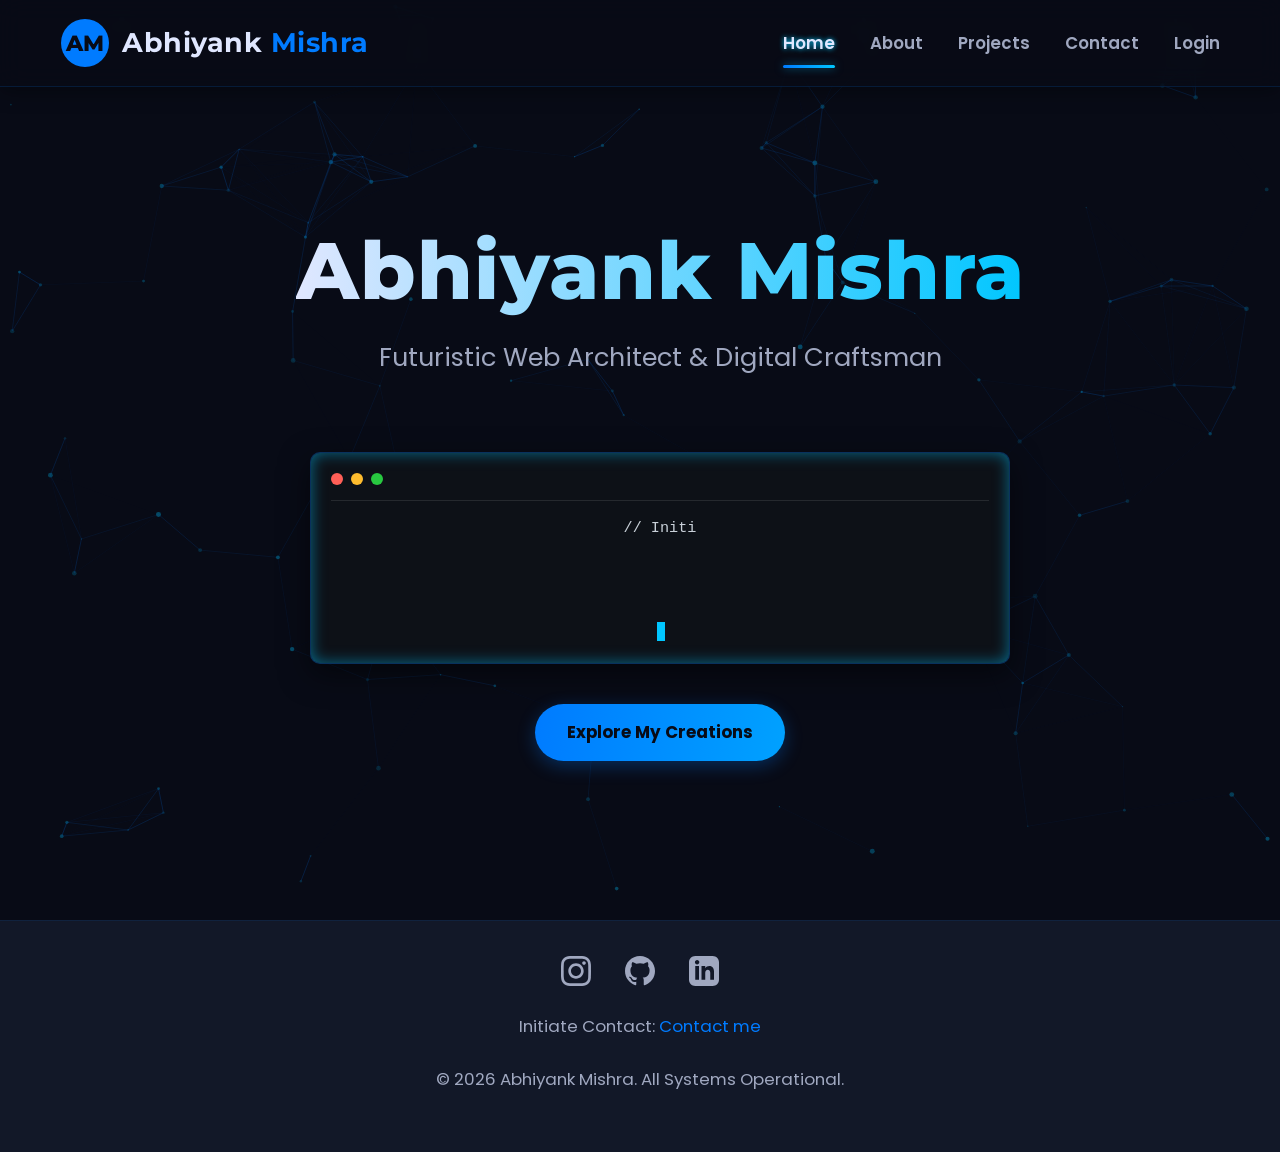
==== commit fe884d73: "Update index.html" ====
--- a/index.html
+++ b/index.html
@@ -2,6 +2,7 @@
 <html lang="en">
 <head>
     <meta charset="UTF-8">
+    <meta name="viewport" content="width=device-width, initial-scale=1.0">
     <!-- Open Graph Meta Tags for Link Preview -->
     <meta property="og:title" content="Abhiyank" />
     <meta property="og:description" content="Visit to Contact" />
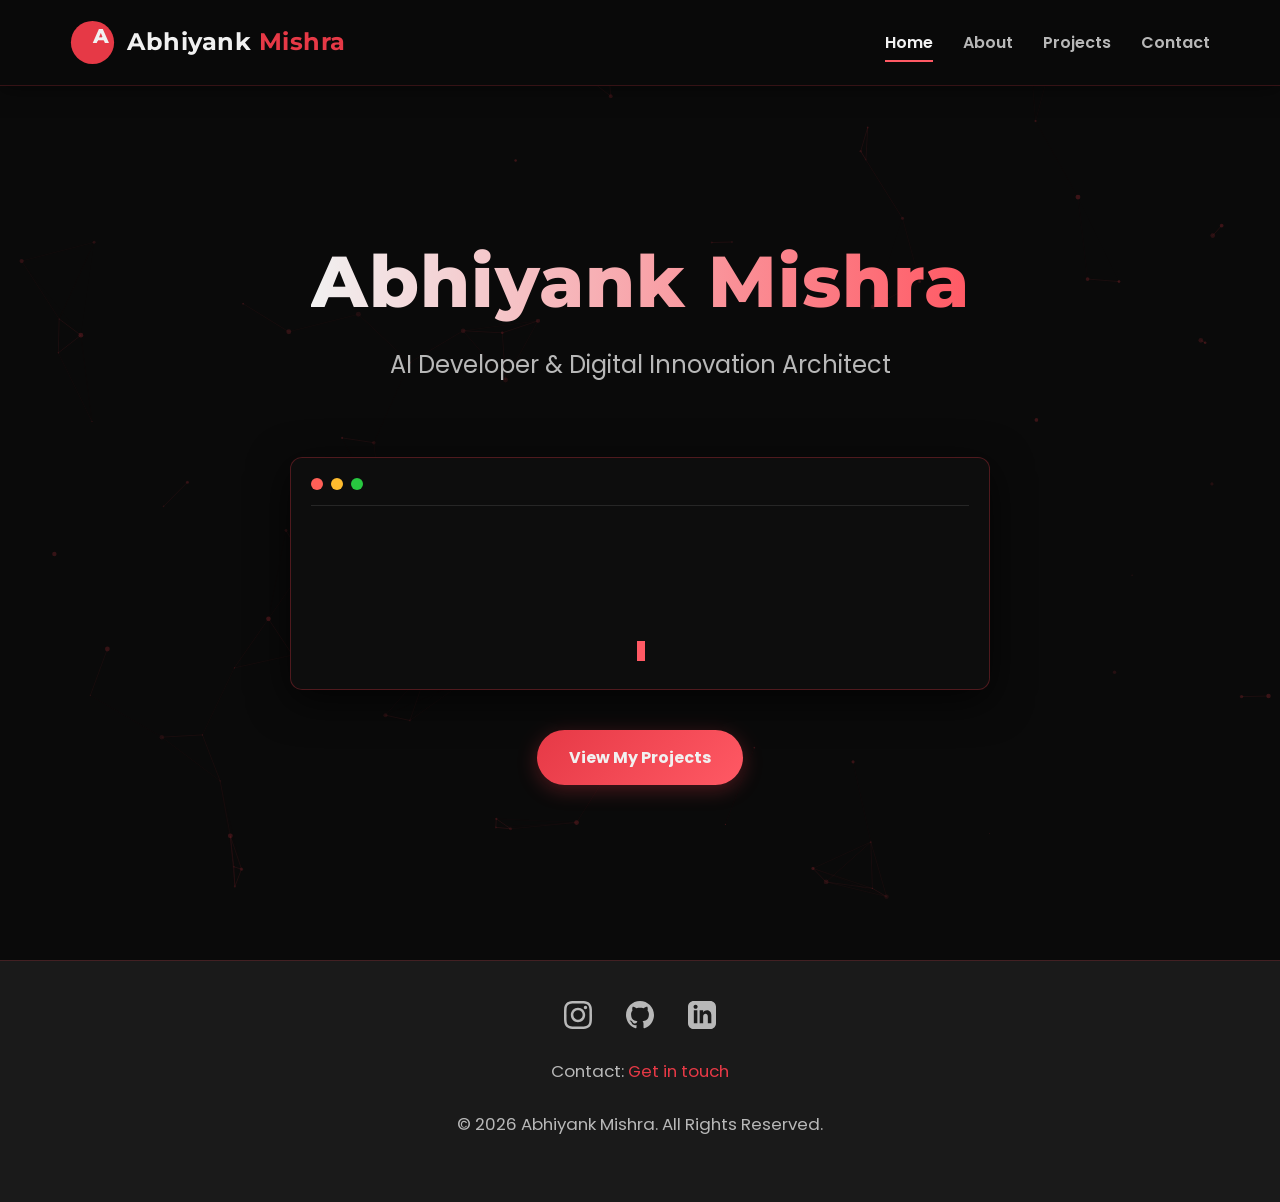
==== commit ed8dedf0: "update 2" ====
--- a/index.html
+++ b/index.html
@@ -3,43 +3,37 @@
 <head>
     <meta charset="UTF-8">
     <meta name="viewport" content="width=device-width, initial-scale=1.0">
-    <!-- Open Graph Meta Tags for Link Preview -->
-    <meta property="og:title" content="Abhiyank" />
-    <meta property="og:description" content="Visit to Contact" />
+    <!-- Open Graph Meta Tags -->
+    <meta property="og:title" content="Abhiyank Mishra - Developer Portfolio" />
+    <meta name="description" content="Official portfolio of Abhiyank Mishra – AI Developer, Engineering Student, and Creator of Advanced Applications.">
+    <meta name="keywords" content="Abhiyank, Abhiyank Mishra, Developer, AI, Engineering Student, Portfolio">
+    <meta property="og:description" content="Explore innovative projects and connect" />
     <meta property="og:image" content="https://abhiyank.in/preview.png" />
-    <meta property="og:image:type" content="image/png" />
-    <meta property="og:image:width" content="1200" />
-    <meta property="og:image:height" content="630" />
     <meta property="og:url" content="https://abhiyank.in" />
     <meta property="og:type" content="website" />
-    <meta name="viewport" content="width=device-width, initial-scale=1.0">
-    <!-- Twitter Card Meta Tags -->
-    <meta name="twitter:card" content="summary_large_image" />
-    <meta name="twitter:title" content="Abhiyank" />
-    <meta name="twitter:description" content="Visit to Contact" />
-    <meta name="twitter:image" content="https://abhiyank.in/preview.png" />
     <title>Abhiyank Mishra - Developer Portfolio</title>
     <link href="https://fonts.googleapis.com/css2?family=Poppins:wght@300;400;600;700&family=Montserrat:wght@700;800&display=swap" rel="stylesheet">
     <style>
-        /* CSS Variables */
+        /* CSS Variables - Red Theme */
         :root {
-            --bg-dark: #080B16; /* Very dark, slightly bluish black */
-            --bg-medium: #121828; /* Dark blue-grey */
-            --bg-light: #1A2033; /* Lighter blue-grey for elements */
-            --primary-blue: #007BFF; /* Bright, classic blue */
-            --accent-blue: #00C6FF; /* Lighter, vibrant cyan-blue */
-            --text-light: #E0E7FF; /* Light, slightly blue-tinted white */
-            --text-medium: #A0A8C0; /* Muted blue-grey */
-            --text-dark: #1E293B; /* For light backgrounds if any */
+            --bg-dark: #0a0a0a;
+            --bg-medium: #1a1a1a;
+            --bg-light: #252525;
+            --primary-red: #e63946;
+            --accent-red: #ff5964;
+            --dark-red: #d62828;
+            --text-light: #f1f1f1;
+            --text-medium: #b8b8b8;
+            --text-dark: #1E293B;
             --font-primary: 'Poppins', sans-serif;
             --font-secondary: 'Montserrat', sans-serif;
-            --transition-speed: 0.4s;
-            --shadow-color: rgba(0, 123, 255, 0.3);
-            --glow-color: rgba(0, 198, 255, 0.5);
-            --code-editor-bg: #0D1117; /* GitHub dark mode like */
-        }
-
-        /* Global Resets & Base Styles */
+            --transition-speed: 0.3s;
+            --shadow-color: rgba(230, 57, 70, 0.3);
+            --glow-color: rgba(255, 89, 100, 0.4);
+            --code-editor-bg: #0D0D0D;
+        }
+
+        /* Global Resets */
         * {
             margin: 0;
             padding: 0;
@@ -55,8 +49,8 @@
             background-color: var(--bg-dark);
             color: var(--text-light);
             line-height: 1.7;
-            overflow-x: hidden; /* Prevent horizontal scrollbars */
-            position: relative; /* For canvas positioning */
+            overflow-x: hidden;
+            position: relative;
         }
 
         /* Animated Background Canvas */
@@ -66,40 +60,37 @@
             left: 0;
             width: 100%;
             height: 100%;
-            z-index: -1; /* Behind all content */
-            opacity: 0.6; /* Slightly reduced for better text contrast */
-        }
-
-        /* Main Container & Page Structure */
+            z-index: -1;
+            opacity: 0.5;
+        }
+
+        /* Main Container */
         .page-container {
             width: 100%;
-            min-height: 100vh; 
-            position: relative; 
-            display: flex; /* For footer positioning */
-            flex-direction: column; /* For footer positioning */
+            min-height: 100vh;
+            display: flex;
+            flex-direction: column;
         }
 
         .page-content {
-            max-width: 1100px;
+            max-width: 1200px;
             margin: 0 auto;
-            padding: 120px 20px 60px; /* Increased top padding for header, bottom for content */
-            opacity: 0; 
-            transform: translateY(30px) scale(0.98); /* Slightly more pronounced entry */
-            transition: opacity calc(var(--transition-speed) * 1.5) ease-out, transform calc(var(--transition-speed) * 1.5) ease-out, visibility 0s calc(var(--transition-speed) * 1.5);
-            position: absolute; 
-            width: calc(100% - 40px); 
-            left: 20px; 
-            visibility: hidden; 
-            flex-grow: 1; /* Allow content to take available space */
+            padding: 140px 30px 80px;
+            opacity: 0;
+            transform: translateY(20px);
+            transition: opacity 0.5s ease, transform 0.5s ease;
+            position: absolute;
+            width: 100%;
+            visibility: hidden;
+            flex-grow: 1;
         }
 
         .page-content.active {
             opacity: 1;
-            transform: translateY(0) scale(1);
+            transform: translateY(0);
             visibility: visible;
-            position: relative; 
-            z-index: 10; 
-            transition: opacity var(--transition-speed) ease-out, transform var(--transition-speed) ease-out, visibility 0s 0s;
+            position: relative;
+            z-index: 10;
         }
         
         /* Header & Navigation */
@@ -108,24 +99,24 @@
             top: 0;
             left: 0;
             width: 100%;
-            background-color: rgba(8, 11, 22, 0.75); /* Darker, more transparent */
-            backdrop-filter: blur(12px);
-            padding: 18px 0; /* Slightly more padding */
+            background-color: rgba(10, 10, 10, 0.95);
+            backdrop-filter: blur(10px);
+            padding: 20px 0;
             z-index: 1000;
-            box-shadow: 0 3px 20px rgba(0, 0, 0, 0.4);
-            border-bottom: 1px solid rgba(0, 123, 255, 0.15);
+            box-shadow: 0 2px 20px rgba(0, 0, 0, 0.5);
+            border-bottom: 1px solid rgba(230, 57, 70, 0.2);
         }
 
         .header-container {
-            max-width: 1200px; /* Slightly wider */
+            max-width: 1200px;
             margin: 0 auto;
-            padding: 0 20px;
+            padding: 0 30px;
             display: flex;
             justify-content: space-between;
             align-items: center;
         }
 
-        /* AM Logo */
+        /* Logo */
         .logo {
             display: flex;
             align-items: center;
@@ -134,98 +125,114 @@
         }
 
         .logo-svg-container {
-            width: 50px; /* Slightly larger */
-            height: 50px;
+            width: 45px;
+            height: 45px;
             margin-right: 12px;
-            transition: transform var(--transition-speed) ease, filter var(--transition-speed) ease;
-        }
+            transition: transform var(--transition-speed) ease;
+        }
+
         .logo:hover .logo-svg-container {
-            transform: rotate(20deg) scale(1.15);
-            filter: drop-shadow(0 0 8px var(--glow-color));
-        }
-
-        .logo-svg {
-            width: 100%;
-            height: 100%;
-        }
-        .logo-svg .circle-bg { fill: var(--primary-blue); transition: fill var(--transition-speed) ease; }
-        .logo:hover .logo-svg .circle-bg { fill: var(--accent-blue); }
-        .logo-svg .text-am { 
-            fill: var(--bg-dark); 
-            font-family: var(--font-secondary); 
-            font-weight: 800; 
-            font-size: 22px; 
-            text-anchor: middle;
-            dominant-baseline: central;
+            transform: rotate(360deg) scale(1.1);
+        }
+
+        .logo-svg .circle-bg {
+            fill: var(--primary-red);
+            transition: fill var(--transition-speed) ease;
+        }
+
+        .logo:hover .logo-svg .circle-bg {
+            fill: var(--accent-red);
+        }
+
+        .logo-svg .text-am {
+            fill: var(--text-light);
+            font-family: var(--font-secondary);
+            font-weight: 800;
+            font-size: 22px;
         }
 
         .logo-name {
             font-family: var(--font-secondary);
-            font-size: 1.7rem;
+            font-size: 1.5rem;
             font-weight: 700;
             letter-spacing: 0.5px;
         }
-        .logo-name .first-name { color: var(--text-light); }
-        .logo-name .last-name { color: var(--primary-blue); transition: color var(--transition-speed) ease; }
-        .logo:hover .logo-name .last-name { color: var(--accent-blue); }
-
+
+        .logo-name .first-name {
+            color: var(--text-light);
+        }
+
+        .logo-name .last-name {
+            color: var(--primary-red);
+            transition: color var(--transition-speed) ease;
+        }
+
+        .logo:hover .logo-name .last-name {
+            color: var(--accent-red);
+        }
 
         nav ul {
             list-style: none;
             display: flex;
-        }
-
-        nav ul li {
-            margin-left: 35px; /* Increased spacing */
+            gap: 30px;
         }
 
         nav ul li a {
             color: var(--text-medium);
             text-decoration: none;
             font-weight: 600;
-            font-size: 1.05rem; /* Slightly larger */
-            padding: 10px 0;
+            font-size: 1rem;
+            padding: 8px 0;
             position: relative;
-            transition: color var(--transition-speed) ease, text-shadow var(--transition-speed) ease;
+            transition: color var(--transition-speed) ease;
         }
 
         nav ul li a::after {
             content: '';
             position: absolute;
             width: 0;
-            height: 3px;
-            bottom: -3px;
+            height: 2px;
+            bottom: 0;
             left: 50%;
             transform: translateX(-50%);
-            background: linear-gradient(90deg, var(--primary-blue), var(--accent-blue));
-            transition: width var(--transition-speed) ease-in-out;
-            border-radius: 3px;
-            box-shadow: 0 0 8px var(--glow-color);
-            opacity: 0;
+            background: var(--accent-red);
+            transition: width var(--transition-speed) ease;
         }
 
         nav ul li a:hover,
         nav ul li a.nav-active {
             color: var(--text-light);
-            text-shadow: 0 0 5px var(--accent-blue);
         }
 
         nav ul li a:hover::after,
         nav ul li a.nav-active::after {
             width: 100%;
-            opacity: 1;
-        }
-
-        /* Headings and Text */
+        }
+
+        /* Headings */
         h1, h2, h3 {
             font-family: var(--font-secondary);
             color: var(--text-light);
             margin-bottom: 1.2rem;
             line-height: 1.3;
         }
-        h1 { font-size: 3.8rem; letter-spacing: 1px; }
-        h2 { font-size: 2.8rem; color: var(--primary-blue); margin-bottom: 2.5rem; }
-        h3 { font-size: 2rem; color: var(--accent-blue); margin-bottom: 1.8rem; }
+
+        h1 {
+            font-size: 3.5rem;
+            letter-spacing: 1px;
+        }
+
+        h2 {
+            font-size: 2.5rem;
+            color: var(--primary-red);
+            margin-bottom: 2.5rem;
+        }
+
+        h3 {
+            font-size: 1.8rem;
+            color: var(--accent-red);
+            margin-bottom: 1.5rem;
+        }
 
         p {
             margin-bottom: 1.5rem;
@@ -236,77 +243,67 @@
         /* Buttons */
         .btn {
             display: inline-block;
-            background: linear-gradient(100deg, var(--primary-blue), var(--accent-blue));
-            color: var(--bg-dark); 
+            background: linear-gradient(135deg, var(--primary-red), var(--accent-red));
+            color: var(--text-light);
             padding: 14px 32px;
             text-decoration: none;
             border-radius: 50px;
-            font-weight: 700; /* Bolder */
-            transition: transform var(--transition-speed) ease, box-shadow var(--transition-speed) ease, background-size var(--transition-speed) ease;
-            box-shadow: 0 5px 18px var(--shadow-color);
+            font-weight: 700;
+            transition: all var(--transition-speed) ease;
+            box-shadow: 0 5px 20px var(--shadow-color);
             border: none;
             cursor: pointer;
-            font-size: 1.05rem;
-            background-size: 200% 100%; /* For hover animation */
+            font-size: 1rem;
         }
 
         .btn:hover {
-            transform: translateY(-4px) scale(1.05);
-            box-shadow: 0 8px 25px var(--glow-color);
-            background-position: right center; /* Change gradient direction */
-        }
-
-        /* Home Page Specifics */
+            transform: translateY(-3px);
+            box-shadow: 0 8px 30px var(--glow-color);
+        }
+
+        /* Home Page */
         #home-page .hero-section {
-            min-height: calc(100vh - 160px); /* Adjusted for padding */
+            min-height: calc(100vh - 160px);
             display: flex;
             flex-direction: column;
             justify-content: center;
             align-items: center;
             text-align: center;
-            position: relative;
         }
 
         #home-page .hero-name {
-            font-size: 5rem; 
+            font-size: 4.5rem;
             font-weight: 800;
-            background: linear-gradient(90deg, var(--text-light), var(--accent-blue), var(--primary-blue));
+            background: linear-gradient(90deg, var(--text-light), var(--accent-red), var(--primary-red));
             -webkit-background-clip: text;
             -webkit-text-fill-color: transparent;
             background-size: 200% auto;
-            animation: textShine 5s linear infinite;
-            margin-bottom: 0.8rem;
-            opacity: 0; 
-            transform: translateY(40px); 
+            animation: textShine 4s linear infinite;
+            margin-bottom: 1rem;
         }
 
         @keyframes textShine {
-            to { background-position: -200% center; }
+            to { background-position: 200% center; }
         }
 
         #home-page .hero-tagline {
-            font-size: 1.6rem;
+            font-size: 1.5rem;
             color: var(--text-medium);
             margin-bottom: 2.5rem;
-            opacity: 0; 
-            transform: translateY(40px); 
         }
         
-        /* Animated Code Editor */
+        /* Code Editor */
         .code-editor-container {
             width: 100%;
-            max-width: 700px; /* Max width of the editor */
+            max-width: 700px;
             margin-top: 2rem;
             background-color: var(--code-editor-bg);
-            border-radius: 10px;
+            border-radius: 12px;
             padding: 20px;
-            box-shadow: 0 10px 30px rgba(0,0,0,0.5), 0 0 15px var(--glow-color) inset;
-            border: 1px solid rgba(0, 123, 255, 0.3);
-            opacity: 0;
-            transform: translateY(40px) scale(0.95);
-            position: relative;
-            overflow: hidden;
-        }
+            box-shadow: 0 10px 40px rgba(0,0,0,0.7);
+            border: 1px solid rgba(230, 57, 70, 0.3);
+        }
+
         .code-editor-header {
             display: flex;
             align-items: center;
@@ -314,140 +311,156 @@
             margin-bottom: 15px;
             border-bottom: 1px solid rgba(255,255,255,0.1);
         }
+
         .code-editor-dot {
             width: 12px;
             height: 12px;
             border-radius: 50%;
             margin-right: 8px;
         }
+
         .code-editor-dot.red { background-color: #FF5F57; }
         .code-editor-dot.yellow { background-color: #FEBC2E; }
         .code-editor-dot.green { background-color: #28C840; }
 
         #animated-code {
-            font-family: 'Courier New', Courier, monospace;
+            font-family: 'Courier New', monospace;
             font-size: 0.95rem;
-            color: #C9D1D9; /* GitHub code color */
+            color: #C9D1D9;
             line-height: 1.6;
-            min-height: 100px; /* Ensure space for typing */
-            white-space: pre-wrap; /* Allows wrapping and preserves spaces/newlines */
-        }
-        #animated-code .code-keyword { color: #FF7B72; } /* e.g., const, function */
-        #animated-code .code-variable { color: #FFA657; } /* e.g., variables */
-        #animated-code .code-string { color: #A5D6FF; } /* e.g., "strings" */
-        #animated-code .code-comment { color: #8B949E; font-style: italic; } /* e.g., // comments */
-        #animated-code .code-function-name { color: #D2A8FF; } /* function names */
-        #animated-code .code-number { color: #79C0FF; } /* numbers */
-
+            min-height: 120px;
+            white-space: pre-wrap;
+        }
+
+        .code-keyword { color: #FF7B72; }
+        .code-variable { color: #FFA657; }
+        .code-string { color: #A5D6FF; }
+        .code-comment { color: #8B949E; font-style: italic; }
+        .code-function-name { color: #D2A8FF; }
+        .code-number { color: #79C0FF; }
 
         .typing-cursor {
             display: inline-block;
             width: 8px;
-            height: 1.2em; /* Relative to font size */
-            background-color: var(--accent-blue);
+            height: 1.2em;
+            background-color: var(--accent-red);
             animation: blink 1s steps(1) infinite;
             margin-left: 2px;
-            vertical-align: text-bottom;
         }
 
         @keyframes blink {
             50% { opacity: 0; }
         }
 
-        /* Section Title Styling */
+        /* Section Title */
         .section-title {
             text-align: center;
-            margin-bottom: 50px; /* Increased margin */
-        }
+            margin-bottom: 60px;
+        }
+
         .section-title h2 {
             display: inline-block;
             position: relative;
             padding-bottom: 15px;
         }
+
         .section-title h2::after {
             content: '';
             position: absolute;
             width: 80px;
-            height: 5px;
+            height: 4px;
             bottom: 0;
             left: 50%;
             transform: translateX(-50%);
-            background: linear-gradient(90deg, var(--primary-blue), var(--accent-blue));
-            border-radius: 3px;
-            box-shadow: 0 0 10px var(--glow-color);
+            background: linear-gradient(90deg, var(--primary-red), var(--accent-red));
+            border-radius: 2px;
         }
 
         /* About Page */
         .about-grid {
             display: grid;
-            grid-template-columns: 2fr 1fr; /* Text takes more space */
-            gap: 50px;
+            grid-template-columns: 1.5fr 1fr;
+            gap: 60px;
             align-items: center;
         }
+
+        .about-image-container {
+            width: 100%;
+            max-width: 350px;
+            height: 350px;
+            margin: 0 auto;
+            position: relative;
+            border-radius: 20px;
+            overflow: hidden;
+            box-shadow: 0 10px 40px var(--shadow-color);
+            border: 3px solid var(--primary-red);
+        }
+
+        .about-image-container::before {
+            content: '';
+            position: absolute;
+            inset: -3px;
+            border-radius: 20px;
+            padding: 3px;
+            background: linear-gradient(45deg, var(--accent-red), var(--primary-red), var(--dark-red));
+            -webkit-mask: linear-gradient(#fff 0 0) content-box, linear-gradient(#fff 0 0);
+            -webkit-mask-composite: xor;
+            mask-composite: exclude;
+            animation: borderRotate 3s linear infinite;
+        }
+
+        @keyframes borderRotate {
+            to { transform: rotate(360deg); }
+        }
+
+        .about-image-container img {
+            width: 100%;
+            height: 100%;
+            object-fit: cover;
+            display: block;
+        }
+
         .about-image-placeholder {
             width: 100%;
-            max-width: 320px;
-            height: 320px;
-            background-color: var(--bg-medium);
-            border-radius: 50%;
+            height: 100%;
+            background: linear-gradient(135deg, var(--bg-medium), var(--bg-light));
             display: flex;
             justify-content: center;
             align-items: center;
-            margin: 0 auto;
-            border: 6px solid var(--primary-blue);
-            box-shadow: 0 0 30px var(--shadow-color), 0 0 15px var(--accent-blue) inset;
-            position: relative;
-            overflow: hidden;
-        }
-         .about-image-placeholder::before { /* Inner glow effect */
-            content: '';
-            position: absolute;
-            inset: 0;
-            border-radius: 50%;
-            padding: 5px; /* control the border thickness */
-            background: conic-gradient(from 0deg at 50% 50%, var(--accent-blue), var(--primary-blue), var(--accent-blue));
-            -webkit-mask: linear-gradient(#fff 0 0) content-box, linear-gradient(#fff 0 0);
-            -webkit-mask-composite: xor;
-            mask-composite: exclude;
-            animation: spin 4s linear infinite;
-        }
-        @keyframes spin {
-            to { transform: rotate(360deg); }
-        }
-
-        .about-image-placeholder span {
-            font-size: 3.5rem;
+            font-size: 4rem;
             font-family: var(--font-secondary);
-            color: var(--accent-blue);
-            z-index: 1; /* Above the pseudo-element */
-            text-shadow: 0 0 10px var(--accent-blue);
-        }
-
-        /* Projects Page */
+            color: var(--accent-red);
+            text-shadow: 0 0 20px var(--glow-color);
+        }
+
+        /* Projects */
         .projects-grid {
             display: grid;
-            grid-template-columns: repeat(auto-fit, minmax(320px, 1fr)); /* Slightly larger minmax */
+            grid-template-columns: repeat(auto-fit, minmax(320px, 1fr));
             gap: 35px;
         }
+
         .project-card {
-            background-color: var(--bg-light); /* Lighter background for cards */
+            background-color: var(--bg-light);
             padding: 30px;
             border-radius: 15px;
-            box-shadow: 0 8px 25px rgba(0,0,0,0.3);
-            transition: transform 0.3s ease, box-shadow 0.3s ease;
-            border-left: 5px solid var(--primary-blue);
+            box-shadow: 0 8px 30px rgba(0,0,0,0.4);
+            transition: all 0.3s ease;
+            border-left: 4px solid var(--primary-red);
             position: relative;
-            overflow: hidden; /* For tilt effect pseudo-element */
-        }
+        }
+
         .project-card:hover {
-            /* Tilt effect handled by JS, box-shadow can be enhanced here */
-            box-shadow: 0 12px 35px var(--shadow-color), 0 0 15px var(--glow-color);
-        }
+            box-shadow: 0 12px 40px var(--shadow-color);
+            transform: translateY(-5px);
+        }
+
         .project-card h3 {
             font-size: 1.6rem;
             margin-bottom: 1rem;
         }
-        .project-card .tech-stack {
+
+        .tech-stack {
             font-size: 0.9rem;
             color: var(--text-medium);
             margin-bottom: 1.2rem;
@@ -455,45 +468,43 @@
             flex-wrap: wrap;
             gap: 8px;
         }
-        .project-card .tech-stack span {
-            background-color: rgba(0, 123, 255, 0.2);
-            padding: 4px 10px;
-            border-radius: 5px;
+
+        .tech-stack span {
+            background-color: rgba(230, 57, 70, 0.2);
+            padding: 5px 12px;
+            border-radius: 6px;
             font-weight: 500;
-            color: var(--accent-blue);
-        }
+            color: var(--accent-red);
+        }
+
         .project-card-links a {
-            color: var(--accent-blue);
+            color: var(--accent-red);
             text-decoration: none;
             font-weight: 600;
             margin-right: 18px;
-            transition: color var(--transition-speed) ease, text-shadow var(--transition-speed) ease;
-        }
+            transition: color var(--transition-speed) ease;
+        }
+
         .project-card-links a:hover {
             color: var(--text-light);
-            text-shadow: 0 0 5px var(--accent-blue);
             text-decoration: underline;
         }
-        .project-card .btn { /* Button styling within card */
-            padding: 10px 20px;
-            font-size: 0.9rem;
-            margin-top: 10px;
-        }
-
-
-        /* Contact & Login Page Forms */
-        .form-container { /* Common container for contact and login forms */
-            max-width: 650px;
+
+        /* Contact Form */
+        .form-container {
+            max-width: 700px;
             margin: 0 auto;
             background-color: var(--bg-light);
-            padding: 35px 40px; /* More padding */
+            padding: 40px;
             border-radius: 15px;
-            box-shadow: 0 10px 30px rgba(0,0,0,0.4), 0 0 10px var(--glow-color) inset;
-            border: 1px solid rgba(0,123,255,0.2);
-        }
+            box-shadow: 0 10px 40px rgba(0,0,0,0.5);
+            border: 1px solid rgba(230, 57, 70, 0.2);
+        }
+
         .form-group {
             margin-bottom: 25px;
         }
+
         .form-group label {
             display: block;
             margin-bottom: 10px;
@@ -501,142 +512,175 @@
             color: var(--text-medium);
             font-size: 1.05rem;
         }
+
         .form-group input,
         .form-group textarea {
             width: 100%;
             padding: 14px 18px;
             border-radius: 10px;
-            border: 2px solid transparent; 
+            border: 2px solid transparent;
             background-color: var(--bg-dark);
             color: var(--text-light);
             font-family: var(--font-primary);
             font-size: 1rem;
-            transition: border-color var(--transition-speed) ease, box-shadow var(--transition-speed) ease;
-        }
+            transition: all var(--transition-speed) ease;
+        }
+
         .form-group input:focus,
         .form-group textarea:focus {
             outline: none;
-            border-color: var(--accent-blue);
-            box-shadow: 0 0 0 4px rgba(0, 198, 255, 0.25), 0 0 10px var(--glow-color) inset;
-        }
-        #form-submission-message {
-            margin-top: 25px;
-            padding: 18px;
-            border-radius: 10px;
-            text-align: left;
-        }
-        #form-submission-message.success {
-            background-color: rgba(40, 167, 69, 0.15);
-            color: #5cb85c; /* Brighter green */
-            border: 1px solid rgba(40, 167, 69, 0.5);
-        }
-        #form-submission-message.error {
-            background-color: rgba(220, 53, 69, 0.15);
-            color: #d9534f; /* Brighter red */
-            border: 1px solid rgba(220, 53, 69, 0.5);
-        }
-        #form-submission-message pre {
-            white-space: pre-wrap; 
-            word-wrap: break-word;
-            font-size: 0.95rem;
-        }
-        .login-form-specific p {
-            text-align: center;
-            margin-top: 20px;
-        }
-        .login-form-specific p a {
-            color: var(--accent-blue);
-            text-decoration: none;
-            font-weight: 600;
-        }
-        .login-form-specific p a:hover {
-            text-decoration: underline;
-        }
-
+            border-color: var(--accent-red);
+            box-shadow: 0 0 0 4px rgba(255, 89, 100, 0.2);
+        }
 
         /* Footer */
         footer {
             background-color: var(--bg-medium);
             color: var(--text-medium);
             text-align: center;
-            padding: 35px 20px;
-            border-top: 1px solid rgba(0, 123, 255, 0.1);
-            /* margin-top: auto; Removed to let page-container flex handle it */
-        }
+            padding: 40px 30px;
+            border-top: 1px solid rgba(230, 57, 70, 0.2);
+            margin-top: auto;
+        }
+
         .social-links {
-            margin-bottom: 18px;
-        }
+            margin-bottom: 20px;
+        }
+
         .social-links a {
             margin: 0 15px;
             display: inline-block;
-            transition: transform var(--transition-speed) ease, filter var(--transition-speed) ease;
-        }
+            transition: all var(--transition-speed) ease;
+        }
+
         .social-links a:hover {
-            transform: scale(1.25) translateY(-3px);
-            filter: drop-shadow(0 0 5px var(--accent-blue));
-        }
+            transform: scale(1.2) translateY(-3px);
+        }
+
         .social-links svg {
-            width: 30px; /* Larger icons */
-            height: 30px;
+            width: 28px;
+            height: 28px;
             fill: var(--text-medium);
             transition: fill var(--transition-speed) ease;
         }
+
         .social-links a:hover svg {
-            fill: var(--accent-blue);
-        }
+            fill: var(--accent-red);
+        }
+
         footer p a {
-            color: var(--primary-blue);
+            color: var(--primary-red);
             text-decoration: none;
         }
+
         footer p a:hover {
             text-decoration: underline;
-            color: var(--accent-blue);
-        }
-
-        /* Scroll-based Animations (Reveal elements) */
+        }
+
+        /* Scroll Animations */
         .reveal-on-scroll {
             opacity: 0;
-            transform: translateY(40px) scale(0.95); /* Enhanced effect */
-            transition: opacity 0.7s ease-out, transform 0.7s ease-out;
-        }
+            transform: translateY(30px);
+            transition: all 0.6s ease;
+        }
+
         .reveal-on-scroll.visible {
             opacity: 1;
-            transform: translateY(0) scale(1);
+            transform: translateY(0);
         }
 
         /* Responsive Design */
-        @media (max-width: 992px) { /* Tablet */
-            .about-grid { grid-template-columns: 1fr; text-align: center; }
-            .about-image-placeholder { margin-bottom: 40px; max-width: 280px; height: 280px;}
-        }
-
-        @media (max-width: 768px) { /* Mobile */
+        @media (max-width: 992px) {
+            .about-grid {
+                grid-template-columns: 1fr;
+                gap: 40px;
+            }
+            
+            .about-image-container {
+                max-width: 300px;
+                height: 300px;
+                margin: 0 auto;
+            }
+        }
+
+        @media (max-width: 768px) {
             .header-container {
                 flex-direction: column;
-                align-items: center;
-            }
-            .logo { margin-bottom: 18px; }
+                gap: 15px;
+            }
+
             nav ul {
+                flex-wrap: wrap;
                 justify-content: center;
-                padding-left: 0; 
-                flex-wrap: wrap; /* Allow nav items to wrap */
-            }
-            nav ul li { margin: 5px 10px; } /* Adjust spacing for wrapped items */
-
-            h1 { font-size: 2.8rem; }
-            #home-page .hero-name { font-size: 3.2rem; }
-            #home-page .hero-tagline { font-size: 1.3rem; }
-            .code-editor-container { max-width: 90%; padding: 15px; }
-            #animated-code { font-size: 0.85rem; }
-
-            h2 { font-size: 2.2rem; }
-            h3 { font-size: 1.7rem; }
-
-            .page-content { padding-top: 180px; /* Increased for taller header on mobile */ }
-            .projects-grid { grid-template-columns: 1fr; } /* Single column for projects */
-            .form-container { padding: 25px 20px; }
-        }
-
+                gap: 15px;
+            }
+
+            h1 { font-size: 2.5rem; }
+            h2 { font-size: 2rem; }
+            h3 { font-size: 1.5rem; }
+
+            #home-page .hero-name {
+                font-size: 3rem;
+            }
+
+            #home-page .hero-tagline {
+                font-size: 1.2rem;
+            }
+
+            .page-content {
+                padding: 120px 20px 60px;
+            }
+
+            .code-editor-container {
+                max-width: 100%;
+                padding: 15px;
+            }
+
+            #animated-code {
+                font-size: 0.85rem;
+            }
+
+            .projects-grid {
+                grid-template-columns: 1fr;
+            }
+
+            .form-container {
+                padding: 30px 20px;
+            }
+
+            .about-image-container {
+                max-width: 280px;
+                height: 280px;
+            }
+        }
+
+        @media (max-width: 480px) {
+            .logo-name {
+                font-size: 1.2rem;
+            }
+
+            .logo-svg-container {
+                width: 35px;
+                height: 35px;
+            }
+
+            #home-page .hero-name {
+                font-size: 2.2rem;
+            }
+
+            nav ul {
+                gap: 10px;
+            }
+
+            nav ul li a {
+                font-size: 0.9rem;
+            }
+
+            .btn {
+                padding: 12px 24px;
+                font-size: 0.9rem;
+            }
+        }
     </style>
 </head>
 <body>
@@ -648,7 +692,7 @@
                 <div class="logo-svg-container">
                     <svg class="logo-svg" viewBox="0 0 50 50" xmlns="http://www.w3.org/2000/svg">
                         <circle class="circle-bg" cx="25" cy="25" r="24"/>
-                        <text class="text-am" x="50%" y="51%">AM</text>
+                        <text class="text-am" x="50%" y="51%">A</text>
                     </svg>
                 </div>
                 <span class="logo-name">
@@ -661,7 +705,6 @@
                     <li><a href="#about" class="nav-link" data-page="about-page">About</a></li>
                     <li><a href="#projects" class="nav-link" data-page="projects-page">Projects</a></li>
                     <li><a href="#contact" class="nav-link" data-page="contact-page">Contact</a></li>
-                    <li><a href="#login" class="nav-link" data-page="login-page">Login</a></li>
                 </ul>
             </nav>
         </div>
@@ -671,7 +714,7 @@
         <section id="home-page" class="page-content active">
             <div class="hero-section">
                 <h1 class="hero-name">Abhiyank Mishra</h1>
-                <p class="hero-tagline">Futuristic Web Architect & Digital Craftsman</p>
+                <p class="hero-tagline">AI Developer & Digital Innovation Architect</p>
                 <div class="code-editor-container">
                     <div class="code-editor-header">
                         <span class="code-editor-dot red"></span>
@@ -680,7 +723,7 @@
                     </div>
                     <div id="animated-code"></div><span class="typing-cursor"></span>
                 </div>
-                <a href="#projects" class="btn nav-link" data-page="projects-page" style="margin-top: 2.5rem;">Explore My Creations</a>
+                <a href="#projects" class="btn nav-link" data-page="projects-page" style="margin-top: 2.5rem;">View My Projects</a>
             </div>
         </section>
 
@@ -690,175 +733,135 @@
             </div>
             <div class="about-grid">
                 <div class="about-text reveal-on-scroll">
-                    <p>Greetings! I'm Abhiyank Mishra, a forward-thinking developer with a fervent passion for crafting cutting-edge digital solutions. My expertise lies in architecting and building highly interactive, responsive, and aesthetically pleasing web applications that push the boundaries of user experience.</p>
-                    <p>My journey in the realm of technology is fueled by an insatiable curiosity to unravel complex challenges and a profound love for designing elegant, intuitive interfaces. I am adept with JavaScript, HTML5, CSS3, and a spectrum of modern frameworks and libraries, constantly seeking to integrate the latest advancements into my work.</p>
-                    <p>Beyond the screen, I immerse myself in exploring emergent technologies, contributing to innovative open-source initiatives, and relentlessly refining my skill set to engineer software that not only functions flawlessly but also inspires. Let's collaborate to manifest your next visionary project!</p>
+                    <p>Hi! I'm <strong>Abhiyank Mishra</strong> – a passionate developer who loves creating modern, intelligent AI assistants and web applications. I enjoy transforming ideas into real digital experiences that people genuinely love using.</p>
+                    <p>I work with <strong>HTML, CSS, JavaScript</strong>, <strong>Python</strong>, and modern frameworks like <strong>Django</strong>, <strong>React</strong>, and <strong>N8n</strong> to build fast and responsive projects. I'm constantly learning new tools and technologies to enhance my work.</p>
+                    <p>When I'm not coding, I explore emerging tech trends, contribute to open-source projects, and refine my skills daily. I believe in building software that not only functions flawlessly but also inspires others. Let's create something extraordinary together!</p>
                 </div>
-                <div class="about-image-placeholder reveal-on-scroll" style="transition-delay: 0.2s;">
-                    <span>AM</span>
+
+                <div class="about-image-container reveal-on-scroll" style="transition-delay: 0.2s;">
+                    <!-- Replace src with your actual image URL -->
+                    <img src="https://via.placeholder.com/350x350/1a1a1a/e63946?text=Your+Photo" alt="Abhiyank Mishra" onerror="this.style.display='none'; this.nextElementSibling.style.display='flex';">
+                    <div class="about-image-placeholder" style="display: none;">A</div>
                 </div>
             </div>
-            </section>
+        </section>
 
         <section id="projects-page" class="page-content">
             <div class="section-title">
-                <h2>My Innovations</h2>
+                <h2>My Projects</h2>
             </div>
             <div class="projects-grid">
                 <div class="project-card reveal-on-scroll">
                     <h3>SGIC Project</h3>
-                    <p class="tech-stack"><span>Python</span><span>Django</span><span>HTML</span><span>Bootstrap </span><span>Javascript </span></p>
-                    <p>A Fully working School Management system with dynamic dashboard for teacher, students, Principal(Admin) </p>
+                    <p class="tech-stack">
+                        <span>Python</span>
+                        <span>Django</span>
+                        <span>HTML</span>
+                        <span>Bootstrap</span>
+                        <span>JavaScript</span>
+                    </p>
+                    <p>A fully functional School Management System with dynamic dashboards for teachers, students, and administrators.</p>
                     <div class="project-card-links">
-                        <a href="https://sgic.up.railway.app/" target="_blank">Live Preview</a>
-                        <a href="https://github.com/abhiyank-mishra" target="_blank">GitHub Repo (Private)</a>
+                        <a href="https://sgic.abhiyank.in/" target="_blank">Live Demo →</a>
                     </div>
                 </div>
+                
                 <div class="project-card reveal-on-scroll" style="transition-delay: 0.15s;">
-                    <h3>Pizza Wale Bhaiya Django</h3>
-                    <p class="tech-stack"><span>Python</span><span>Django</span><span>HTML</span><span>Bootstrap </span><span>Javascript </span></p>
-                    <p>A fully working e-commerce website for Pizza Wale Bhaiya in Django </p>
-                     <div class="project-card-links">
-                        <a href="https://pizzawalebhaiya.up.railway.app/" target="_blank">Live Preview </a>
-                        <a href="https://github.com/abhiyank-mishra" target="_blank">GitHub Repo (Private)</a>
+                    <h3>Jessica AI Chatbot</h3>
+                    <p class="tech-stack">
+                        <span>Python</span>
+                        <span>Django</span>
+                        <span>AI/ML</span>
+                        <span>Bootstrap</span>
+                        <span>JavaScript</span>
+                    </p>
+                    <p>An emotionally intelligent AI chatbot capable of understanding and responding to user emotions naturally.</p>
+                    <div class="project-card-links">
+                        <a href="https://ai.abhiyank.in/" target="_blank">Live Demo →</a>
                     </div>
                 </div>
-                 <div class="project-card reveal-on-scroll" style="transition-delay: 0.3s;">
-                    <h3>Pizza Wale Bhaiya React</h3>
-                    <p class="tech-stack"><span>React</span><span>Next.Js</span><span>HTML</span><span>Bootstrap </span><span>Javascript </span></p>
-                    <p>A working e-commerce website for Pizza Wale Bhaiya in React</p>
-                     <div class="project-card-links">
-                        <a href="https://pizza-wale-bhaiya.vercel.app/" target="_blank">Live Preview </a>
-                        <a href="https://github.com/abhiyank-mishra" target="_blank">GitHub Repo (Private)</a>
+                
+                <div class="project-card reveal-on-scroll" style="transition-delay: 0.3s;">
+                    <h3>Pizza Wale Bhaiya</h3>
+                    <p class="tech-stack">
+                        <span>React</span>
+                        <span>Next.js</span>
+                        <span>JavaScript</span>
+                        <span>Bootstrap</span>
+                    </p>
+                    <p>A fully functional e-commerce platform for Pizza Wale Bhaiya built with modern React and Next.js.</p>
+                    <div class="project-card-links">
+                        <a href="https://pizza-wale-bhaiya.vercel.app/" target="_blank">Live Demo →</a>
                     </div>
                 </div>
             </div>
         </section>
 
         <section id="contact-page" class="page-content">
-  <div class="section-title">
-    <h2>Connect With Me</h2>
-  </div>
-  <form
-    id="contact-form"
-    class="form-container reveal-on-scroll"
-    action="https://formsubmit.co/mishraabhiyank0@gmail.com"
-    method="POST"
-  >
-    <!-- Clean and nice formatting in email -->
-    <input type="hidden" name="_template" value="table" />
-
-    <!-- Subject line in email -->
-    <input type="hidden" name="_subject" value="🌟 New Contact from Portfolio - Abhiyank" />
-
-    <!-- Redirect back to homepage -->
-    <input type="hidden" name="_next" value="https://abhiyank-mishra.github.io/" />
-
-    <!-- No Captcha -->
-    <input type="hidden" name="_captcha" value="false" />
-
-    <!-- Actual form fields -->
-    <div class="form-group">
-      <label for="name">Your Name:</label>
-      <input
-        type="text"
-        id="name"
-        name="name"
-        placeholder="e.g., Ravi Teja"
-        required
-      />
-    </div>
-
-    <div class="form-group">
-      <label for="email">Your Email:</label>
-      <input
-        type="email"
-        id="email"
-        name="email"
-        placeholder="e.g., raviteja@email.com"
-        required
-      />
-    </div>
-
-    <div class="form-group">
-      <label for="message">Your Message:</label>
-      <textarea
-        id="message"
-        name="message"
-        rows="6"
-        placeholder="Let's build something amazing..."
-        required
-      ></textarea>
-    </div>
-
-    <button type="submit" class="btn">Submit to Abhiyank</button>
-  </form>
-
-  <div
-    id="form-submission-message"
-    class="reveal-on-scroll"
-    style="transition-delay: 0.2s;"
-  ></div>
-</section>
-
-        <section id="login-page" class="page-content">
             <div class="section-title">
-                <h2>Access Portal</h2>
+                <h2>Get In Touch</h2>
             </div>
-            <form id="login-form" class="form-container login-form-specific reveal-on-scroll">
+            <form id="contact-form" class="form-container reveal-on-scroll" action="https://formsubmit.co/mishraabhiyank0@gmail.com" method="POST">
+                <input type="hidden" name="_template" value="table" />
+                <input type="hidden" name="_subject" value="🌟 New Contact from Portfolio - Abhiyank" />
+                <input type="hidden" name="_next" value="https://abhiyank-mishra.github.io/#contact" />
+                <input type="hidden" name="_captcha" value="false" />
+
                 <div class="form-group">
-                    <label for="username">Username / ID:</label>
-                    <input type="text" id="username" name="username" placeholder="Enter your identifier" required>
+                    <label for="name">Your Name</label>
+                    <input type="text" id="name" name="name" placeholder="Enter your name" required>
                 </div>
+
                 <div class="form-group">
-                    <label for="password">Password / Key:</label>
-                    <input type="password" id="password" name="password" placeholder="Enter your access key" required>
+                    <label for="email">Your Email</label>
+                    <input type="email" id="email" name="email" placeholder="your.email@example.com" required>
                 </div>
-                <button type="submit" class="btn">Authenticate</button>
-                <p>This is a conceptual login. No actual authentication is performed.</p>
-                <p><a href="#home" class="nav-link" data-page="home-page">Return to Home</a></p>
+
+                <div class="form-group">
+                    <label for="message">Your Message</label>
+                    <textarea id="message" name="message" rows="6" placeholder="Tell me about your project or idea..." required></textarea>
+                </div>
+
+                <button type="submit" class="btn">Send Message</button>
             </form>
         </section>
-
-    </div> <footer>
+    </div>
+
+    <footer>
         <div class="social-links">
-            <a href="https://www.instagram.com/abhiyank_mishra/" target="_blank" title="Instagram">
+                            <a href="https://www.instagram.com/abhiyank_mishra/" target="_blank" title="Instagram">
                 <svg viewBox="0 0 24 24"><path d="M12 2.163c3.204 0 3.584.012 4.85.07 3.252.148 4.771 1.691 4.919 4.919.058 1.265.069 1.645.069 4.849 0 3.205-.012 3.584-.069 4.849-.149 3.225-1.664 4.771-4.919 4.919-1.266.058-1.644.07-4.85.07-3.204 0-3.584-.012-4.849-.07-3.26-.149-4.771-1.699-4.919-4.92-.058-1.265-.07-1.644-.07-4.849 0-3.204.013-3.583.07-4.849.149-3.227 1.664-4.771 4.919-4.919 1.266-.057 1.645-.069 4.849-.069zm0-2.163c-3.259 0-3.667.014-4.947.072-4.358.2-6.78 2.618-6.98 6.98-.059 1.281-.073 1.689-.073 4.948s.014 3.668.072 4.948c.2 4.359 2.618 6.78 6.98 6.98 1.28.058 1.688.072 4.948.072s3.668-.014 4.948-.072c4.354-.2 6.782-2.618 6.979-6.98.059-1.28.073-1.689.073-4.948s-.014-3.667-.072-4.947c-.196-4.354-2.617-6.78-6.979-6.98-1.281-.059-1.69-.073-4.949-.073zm0 5.838c-3.403 0-6.162 2.759-6.162 6.162s2.759 6.163 6.162 6.163 6.162-2.759 6.162-6.163c0-3.403-2.759-6.162-6.162-6.162zm0 10.162c-2.209 0-4-1.79-4-4s1.791-4 4-4 4 1.79 4 4-1.791 4-4 4zm6.406-11.845c-.796 0-1.441.645-1.441 1.44s.645 1.44 1.441 1.44c.795 0 1.439-.645 1.439-1.44s-.644-1.44-1.439-1.44z"/></svg>
             </a>
             <a href="https://github.com/abhiyank-mishra" target="_blank" title="GitHub">
                 <svg viewBox="0 0 24 24"><path d="M12 0c-6.626 0-12 5.373-12 12 0 5.302 3.438 9.8 8.207 11.387.599.111.793-.261.793-.577v-2.234c-3.338.726-4.033-1.416-4.033-1.416-.546-1.387-1.333-1.756-1.333-1.756-1.089-.745.083-.729.083-.729 1.205.084 1.839 1.237 1.839 1.237 1.07 1.834 2.807 1.304 3.492.997.107-.775.418-1.305.762-1.604-2.665-.305-5.467-1.334-5.467-5.931 0-1.311.469-2.381 1.236-3.221-.124-.303-.535-1.524.117-3.176 0 0 1.008-.322 3.301 1.23.957-.266 1.983-.399 3.003-.404 1.02.005 2.047.138 3.006.404 2.291-1.552 3.297-1.23 3.297-1.23.653 1.653.242 2.874.118 3.176.77.84 1.235 1.911 1.235 3.221 0 4.609-2.807 5.624-5.479 5.921.43.372.823 1.102.823 2.222v3.293c0 .319.192.694.801.576 4.765-1.589 8.199-6.086 8.199-11.386 0-6.627-5.373-12-12-12z"/></svg>
             </a>
             <a href="https://www.linkedin.com/in/abhiyank-mishra-8bb310305/" target="_blank" title="LinkedIn">
-                 <svg viewBox="0 0 24 24"><path d="M19 0h-14c-2.761 0-5 2.239-5 5v14c0 2.761 2.239 5 5 5h14c2.762 0 5-2.239 5-5v-14c0-2.761-2.238-5-5-5zm-11 19h-3v-11h3v11zm-1.5-12.268c-.966 0-1.75-.79-1.75-1.764s.784-1.764 1.75-1.764 1.75.79 1.75 1.764-.783 1.764-1.75 1.764zm13.5 12.268h-3v-5.604c0-3.368-4-3.113-4 0v5.604h-3v-11h3v1.765c1.396-2.586 7-2.777 7 2.476v6.759z"/></svg>
+                <svg viewBox="0 0 24 24"><path d="M19 0h-14c-2.761 0-5 2.239-5 5v14c0 2.761 2.239 5 5 5h14c2.762 0 5-2.239 5-5v-14c0-2.761-2.238-5-5-5zm-11 19h-3v-11h3v11zm-1.5-12.268c-.966 0-1.75-.79-1.75-1.764s.784-1.764 1.75-1.764 1.75.79 1.75 1.764-.783 1.764-1.75 1.764zm13.5 12.268h-3v-5.604c0-3.368-4-3.113-4 0v5.604h-3v-11h3v1.765c1.396-2.586 7-2.777 7 2.476v6.759z"/></svg>
             </a>
         </div>
-        <p>Initiate Contact: <a href="https://abhiyank-mishra.github.io/#contact">Contact me</a></p>
-        <p>&copy; <span id="current-year"></span> Abhiyank Mishra. All Systems Operational.</p>
+        <p>Contact: <a href="#contact" class="nav-link" data-page="contact-page">Get in touch</a></p>
+        <p>&copy; <span id="current-year"></span> Abhiyank Mishra. All Rights Reserved.</p>
     </footer>
 
     <script>
     document.addEventListener('DOMContentLoaded', () => {
         const navLinks = document.querySelectorAll('.nav-link');
         const pages = document.querySelectorAll('.page-content');
-        const homeName = document.querySelector('#home-page .hero-name');
-        const homeTagline = document.querySelector('#home-page .hero-tagline');
-        const homeButton = document.querySelector('#home-page .btn');
-        const codeEditor = document.querySelector('#home-page .code-editor-container');
 
         // --- Animated Code Typing Effect ---
         const animatedCodeElement = document.getElementById('animated-code');
         const codeSnippets = [
             {
-                text: `// Initialize futuristic UI...\n<span class="code-keyword">const</span> <span class="code-variable">ui</span> = <span class="code-keyword">new</span> <span class="code-function-name">FuturisticInterface</span>();\n<span class="code-variable">ui</span>.<span class="code-function-name">renderParticles</span>(<span class="code-number">1000</span>);\n<span class="code-variable">ui</span>.<span class="code-function-name">activateNeuralNetwork</span>();`,
-                delay: 100
+                text: `<span class="code-comment">// Initializing AI systems...</span>\n<span class="code-keyword">const</span> <span class="code-variable">ai</span> = <span class="code-keyword">new</span> <span class="code-function-name">AICore</span>();\n<span class="code-variable">ai</span>.<span class="code-function-name">activate</span>();`,
+                delay: 80
             },
             {
-                text: `// Launching quantum encryption...\n<span class="code-keyword">function</span> <span class="code-function-name">secureConnection</span>(<span class="code-variable">data</span>) {\n  <span class="code-keyword">const</span> <span class="code-variable">encrypted</span> = <span class="code-function-name">QuantumEncrypt</span>(<span class="code-variable">data</span>);\n  <span class="code-keyword">return</span> <span class="code-variable">encrypted</span>;\n}`,
-                delay: 90
+                text: `<span class="code-comment">// Building neural network...</span>\n<span class="code-keyword">function</span> <span class="code-function-name">trainModel</span>(<span class="code-variable">data</span>) {\n  <span class="code-keyword">return</span> <span class="code-function-name">neuralNet</span>.<span class="code-function-name">train</span>(<span class="code-variable">data</span>);\n}`,
+                delay: 75
             },
             {
-                text: `// Booting up AI core...\n<span class="code-keyword">async</span> <span class="code-keyword">function</span> <span class="code-function-name">startAICore</span>() {\n  <span class="code-keyword">await</span> <span class="code-variable">loadModels</span>();\n  <span class="code-comment">// AI is now sentient</span>\n  <span class="code-function-name">console</span>.<span class="code-function-name">log</span>(<span class="code-string">"AI Core Online."</span>);\n}`,
-                delay: 95
+                text: `<span class="code-comment">// Launching application...</span>\n<span class="code-keyword">async</span> <span class="code-keyword">function</span> <span class="code-function-name">deploy</span>() {\n  <span class="code-keyword">await</span> <span class="code-function-name">buildApp</span>();\n  <span class="code-function-name">console</span>.<span class="code-function-name">log</span>(<span class="code-string">"App is live!"</span>);\n}`,
+                delay: 85
             }
         ];
         let currentSnippetIndex = 0;
@@ -870,62 +873,49 @@
             const currentSnippet = codeSnippets[currentSnippetIndex];
             
             if (isDeleting) {
-                // Deleting: Remove characters one by one (faster)
-                // For simplicity in this demo, we'll clear and move to next to avoid complex HTML parsing for deletion
-                animatedCodeElement.innerHTML = ''; 
+                animatedCodeElement.innerHTML = '';
                 currentCharIndex = 0;
                 isDeleting = false;
                 currentSnippetIndex = (currentSnippetIndex + 1) % codeSnippets.length;
-                setTimeout(typeCode, 500); // Pause before typing next
+                setTimeout(typeCode, 500);
             } else {
-                // Typing
                 if (currentCharIndex < currentSnippet.text.length) {
-                    // To correctly render HTML tags as part of the string, we need to append carefully
-                    // This simplified version appends the whole snippet up to currentCharIndex
-                    // A more robust solution would parse and append token by token
                     animatedCodeElement.innerHTML = currentSnippet.text.substring(0, currentCharIndex + 1);
                     currentCharIndex++;
-                    setTimeout(typeCode, Math.random() * currentSnippet.delay + 50); // Randomize typing speed slightly
+                    setTimeout(typeCode, Math.random() * currentSnippet.delay + 40);
                 } else {
-                    // Finished typing this snippet
                     isDeleting = true;
-                    setTimeout(typeCode, 3000); // Wait before deleting
+                    setTimeout(typeCode, 3000);
                 }
             }
         }
 
-
-        // --- Interactive Background Canvas (Particles) ---
+        // --- Interactive Background Canvas ---
         const canvas = document.getElementById('interactive-bg');
         const ctx = canvas.getContext('2d');
-        let particlesArray;
+        let particlesArray = [];
 
         canvas.width = window.innerWidth;
         canvas.height = window.innerHeight;
 
         class Particle {
-            constructor(x, y, directionX, directionY, size, color, speed) {
+            constructor(x, y, directionX, directionY, size, color) {
                 this.x = x;
                 this.y = y;
-                this.directionX = directionX * speed;
-                this.directionY = directionY * speed;
+                this.directionX = directionX;
+                this.directionY = directionY;
                 this.size = size;
                 this.color = color;
-                this.baseSpeed = speed;
             }
             draw() {
                 ctx.beginPath();
-                ctx.arc(this.x, this.y, this.size, 0, Math.PI * 2, false);
+                ctx.arc(this.x, this.y, this.size, 0, Math.PI * 2);
                 ctx.fillStyle = this.color;
                 ctx.fill();
             }
             update() {
-                if (this.x > canvas.width + this.size * 2 || this.x < -this.size * 2) {
-                    this.directionX = -this.directionX;
-                }
-                if (this.y > canvas.height + this.size * 2 || this.y < -this.size * 2) {
-                    this.directionY = -this.directionY;
-                }
+                if (this.x > canvas.width || this.x < 0) this.directionX = -this.directionX;
+                if (this.y > canvas.height || this.y < 0) this.directionY = -this.directionY;
                 this.x += this.directionX;
                 this.y += this.directionY;
                 this.draw();
@@ -934,32 +924,28 @@
 
         function initParticles() {
             particlesArray = [];
-            const numberOfParticles = (canvas.height * canvas.width) / 10000; 
+            const numberOfParticles = (canvas.height * canvas.width) / 12000;
             for (let i = 0; i < numberOfParticles; i++) {
-                const size = Math.random() * 2 + 0.5; 
+                const size = Math.random() * 2 + 0.5;
                 const x = Math.random() * canvas.width;
                 const y = Math.random() * canvas.height;
-                const directionX = (Math.random() * 0.4) - 0.2; 
+                const directionX = (Math.random() * 0.4) - 0.2;
                 const directionY = (Math.random() * 0.4) - 0.2;
-                const speed = Math.random() * 0.5 + 0.2; // Individual speed for particles
-                const color = `rgba(0, 198, 255, ${Math.random() * 0.4 + 0.2})`; 
-                particlesArray.push(new Particle(x, y, directionX, directionY, size, color, speed));
+                const color = `rgba(230, 57, 70, ${Math.random() * 0.3 + 0.2})`;
+                particlesArray.push(new Particle(x, y, directionX, directionY, size, color));
             }
         }
 
         function connectParticles() {
-            let opacityValue = 1;
             for (let a = 0; a < particlesArray.length; a++) {
-                for (let b = a + 1; b < particlesArray.length; b++) { // Start b from a + 1
+                for (let b = a + 1; b < particlesArray.length; b++) {
                     const distance = Math.sqrt(
                         Math.pow(particlesArray[a].x - particlesArray[b].x, 2) +
                         Math.pow(particlesArray[a].y - particlesArray[b].y, 2)
                     );
-                    const connectionDistance = Math.min(canvas.width / 8, 120); // Max connection distance
-
-                    if (distance < connectionDistance) { 
-                        opacityValue = 1 - (distance / connectionDistance);
-                        ctx.strokeStyle = `rgba(0, 123, 255, ${opacityValue * 0.5})`; 
+                    if (distance < 100) {
+                        const opacity = 1 - (distance / 100);
+                        ctx.strokeStyle = `rgba(230, 57, 70, ${opacity * 0.3})`;
                         ctx.lineWidth = 0.8;
                         ctx.beginPath();
                         ctx.moveTo(particlesArray[a].x, particlesArray[a].y);
@@ -973,12 +959,10 @@
         function animateParticles() {
             requestAnimationFrame(animateParticles);
             ctx.clearRect(0, 0, canvas.width, canvas.height);
-            for (let i = 0; i < particlesArray.length; i++) {
-                particlesArray[i].update();
-            }
+            particlesArray.forEach(particle => particle.update());
             connectParticles();
         }
-        
+
         initParticles();
         animateParticles();
 
@@ -987,7 +971,6 @@
             canvas.height = window.innerHeight;
             initParticles();
         });
-
 
         // --- Page Navigation ---
         function showPage(pageId, isInitialLoad = false) {
@@ -995,11 +978,11 @@
                 if (page.id === pageId) {
                     setTimeout(() => {
                         page.classList.add('active');
-                        handleScrollAnimations(page); // Trigger scroll animations for new page
-                        if (pageId === 'home-page' && isInitialLoad) { // Trigger homepage animations only on initial load of home
-                            triggerHomePageIntroAnimations();
+                        handleScrollAnimations();
+                        if (pageId === 'home-page' && isInitialLoad) {
+                            setTimeout(() => typeCode(), 800);
                         }
-                    }, isInitialLoad ? 50 : (parseFloat(getComputedStyle(document.documentElement).getPropertyValue('--transition-speed')) * 1000 * 0.5) ); // Adjust delay
+                    }, isInitialLoad ? 50 : 150);
                 } else {
                     page.classList.remove('active');
                 }
@@ -1008,9 +991,10 @@
             navLinks.forEach(link => {
                 link.classList.toggle('nav-active', link.dataset.page === pageId);
             });
-            
-            if (!isInitialLoad) { // Avoid changing hash if it's the initial load based on hash
-                 window.location.hash = pageId.replace('-page', '');
+
+            if (!isInitialLoad) {
+                window.location.hash = pageId.replace('-page', '');
+                window.scrollTo({ top: 0, behavior: 'smooth' });
             }
         }
 
@@ -1021,51 +1005,15 @@
                 const currentPage = document.querySelector('.page-content.active');
                 
                 if (currentPage && currentPage.id !== pageId) {
-                    currentPage.classList.remove('active'); 
+                    currentPage.classList.remove('active');
                     showPage(pageId);
-                } else if (!currentPage) { 
-                    showPage(pageId);
-                }
-                 // Smooth scroll to top of new page content
-                const targetPageElement = document.getElementById(pageId);
-                if (targetPageElement) {
-                    // Wait for page to become potentially visible before scrolling
-                    setTimeout(() => {
-                        const headerOffset = document.querySelector('header').offsetHeight;
-                        const elementPosition = targetPageElement.getBoundingClientRect().top + window.pageYOffset - headerOffset;
-                        window.scrollTo({ top: elementPosition, behavior: 'smooth' });
-                    }, parseFloat(getComputedStyle(document.documentElement).getPropertyValue('--transition-speed')) * 1000 * 0.6);
                 }
             });
         });
-        
-        // --- Homepage Intro Animations ---
-        function triggerHomePageIntroAnimations() {
-            if(homeName) {
-                homeName.style.opacity = '0'; // Reset for animation
-                homeName.style.transform = 'translateY(40px)';
-                setTimeout(() => { homeName.style.opacity = '1'; homeName.style.transform = 'translateY(0)'; }, 200);
-            }
-            if(homeTagline) {
-                homeTagline.style.opacity = '0';
-                homeTagline.style.transform = 'translateY(40px)';
-                setTimeout(() => { homeTagline.style.opacity = '1'; homeTagline.style.transform = 'translateY(0)'; }, 500);
-            }
-             if(codeEditor) {
-                codeEditor.style.opacity = '0';
-                codeEditor.style.transform = 'translateY(40px) scale(0.95)';
-                setTimeout(() => { codeEditor.style.opacity = '1'; codeEditor.style.transform = 'translateY(0) scale(1)'; typeCode(); }, 800); // Start typing after editor appears
-            }
-            if(homeButton) {
-                homeButton.style.opacity = '0';
-                homeButton.style.transform = 'translateY(40px)';
-                setTimeout(() => { homeButton.style.opacity = '1'; homeButton.style.transform = 'translateY(0)'; }, 1100);
-            }
-        }
-
-        // --- Initial Page Load from Hash or Default to Home ---
+
+        // --- Initial Page Load ---
         function loadInitialPage() {
-            const hash = window.location.hash.substring(1); 
+            const hash = window.location.hash.substring(1);
             let initialPageId = 'home-page';
             if (hash) {
                 const potentialPageId = hash + '-page';
@@ -1073,88 +1021,30 @@
                     initialPageId = potentialPageId;
                 }
             }
-            showPage(initialPageId, true); // Pass true for isInitialLoad
-        }
-        loadInitialPage(); 
-
-        // --- Scroll-based Animations ---
+            showPage(initialPageId, true);
+        }
+        loadInitialPage();
+
+        // --- Scroll Animations ---
         const revealObserver = new IntersectionObserver((entries) => {
             entries.forEach(entry => {
                 if (entry.isIntersecting) {
                     entry.target.classList.add('visible');
-                } else {
-                    // Optional: To re-animate every time it scrolls out and back in
-                    // entry.target.classList.remove('visible'); 
                 }
             });
-        }, { threshold: 0.1 }); 
-
-        function handleScrollAnimations(container) {
-            const elementsToObserve = container.querySelectorAll('.reveal-on-scroll');
+        }, { threshold: 0.1 });
+
+        function handleScrollAnimations() {
+            const elementsToObserve = document.querySelectorAll('.reveal-on-scroll');
             elementsToObserve.forEach(el => {
-                el.classList.remove('visible'); // Reset for re-animation if page changes
+                el.classList.remove('visible');
                 revealObserver.observe(el);
             });
         }
-        
-        // --- Project Card Tilt Effect ---
-        const projectCards = document.querySelectorAll('.project-card');
-        projectCards.forEach(card => {
-            card.addEventListener('mousemove', (e) => {
-                const rect = card.getBoundingClientRect();
-                const x = e.clientX - rect.left - rect.width / 2;
-                const y = e.clientY - rect.top - rect.height / 2;
-                const rotateX = (y / (rect.height / 2)) * -7; // Max tilt 7 degrees
-                const rotateY = (x / (rect.width / 2)) * 7;
-                card.style.transform = `perspective(1000px) rotateX(${rotateX}deg) rotateY(${rotateY}deg) scale(1.03)`;
-            });
-            card.addEventListener('mouseleave', () => {
-                card.style.transform = 'perspective(1000px) rotateX(0deg) rotateY(0deg) scale(1)';
-            });
-        });
-
-        // --- Contact Form Handling (Now mainly for FormSubmit) ---
-        const contactForm = document.getElementById('contact-form');
-        const formMessageDiv = document.getElementById('form-submission-message');
-
-        if (contactForm) {
-            contactForm.addEventListener('submit', function(e) {
-                // FormSubmit will handle the submission.
-                // You can add client-side validation here if needed before FormSubmit takes over.
-                const name = document.getElementById('name').value.trim();
-                const email = document.getElementById('email').value.trim();
-                const message = document.getElementById('message').value.trim();
-
-                if (!name || !email || !message) {
-                    e.preventDefault(); // Prevent FormSubmit if fields are empty
-                    formMessageDiv.innerHTML = '<p><strong>Error:</strong> Please fill in all fields before transmitting.</p>';
-                    formMessageDiv.className = 'error';
-                    setTimeout(() => { formMessageDiv.innerHTML = ''; formMessageDiv.className = ''; }, 4000);
-                    return;
-                }
-                // If using JS to show a message after FormSubmit (requires redirecting back with params or AJAX)
-                // For now, FormSubmit's default behavior will take over.
-                // You can set a `_next` hidden input to redirect to a custom "thank you" page.
-                console.log("Form submitted to FormSubmit.co");
-                // Optionally, clear form or show a temporary local message
-                // setTimeout(() => { contactForm.reset(); }, 1000); 
-            });
-        }
-        
-        // --- Login Form (Visual Only) ---
-        const loginForm = document.getElementById('login-form');
-        if (loginForm) {
-            loginForm.addEventListener('submit', (e) => {
-                e.preventDefault();
-                alert("Login attempt (visual demo). Username: " + document.getElementById('username').value);
-                loginForm.reset();
-            });
-        }
-
-
-        // --- Dynamic Year in Footer ---
+
+        // --- Dynamic Year ---
         document.getElementById('current-year').textContent = new Date().getFullYear();
     });
     </script>
 </body>
-</html>
+</html>
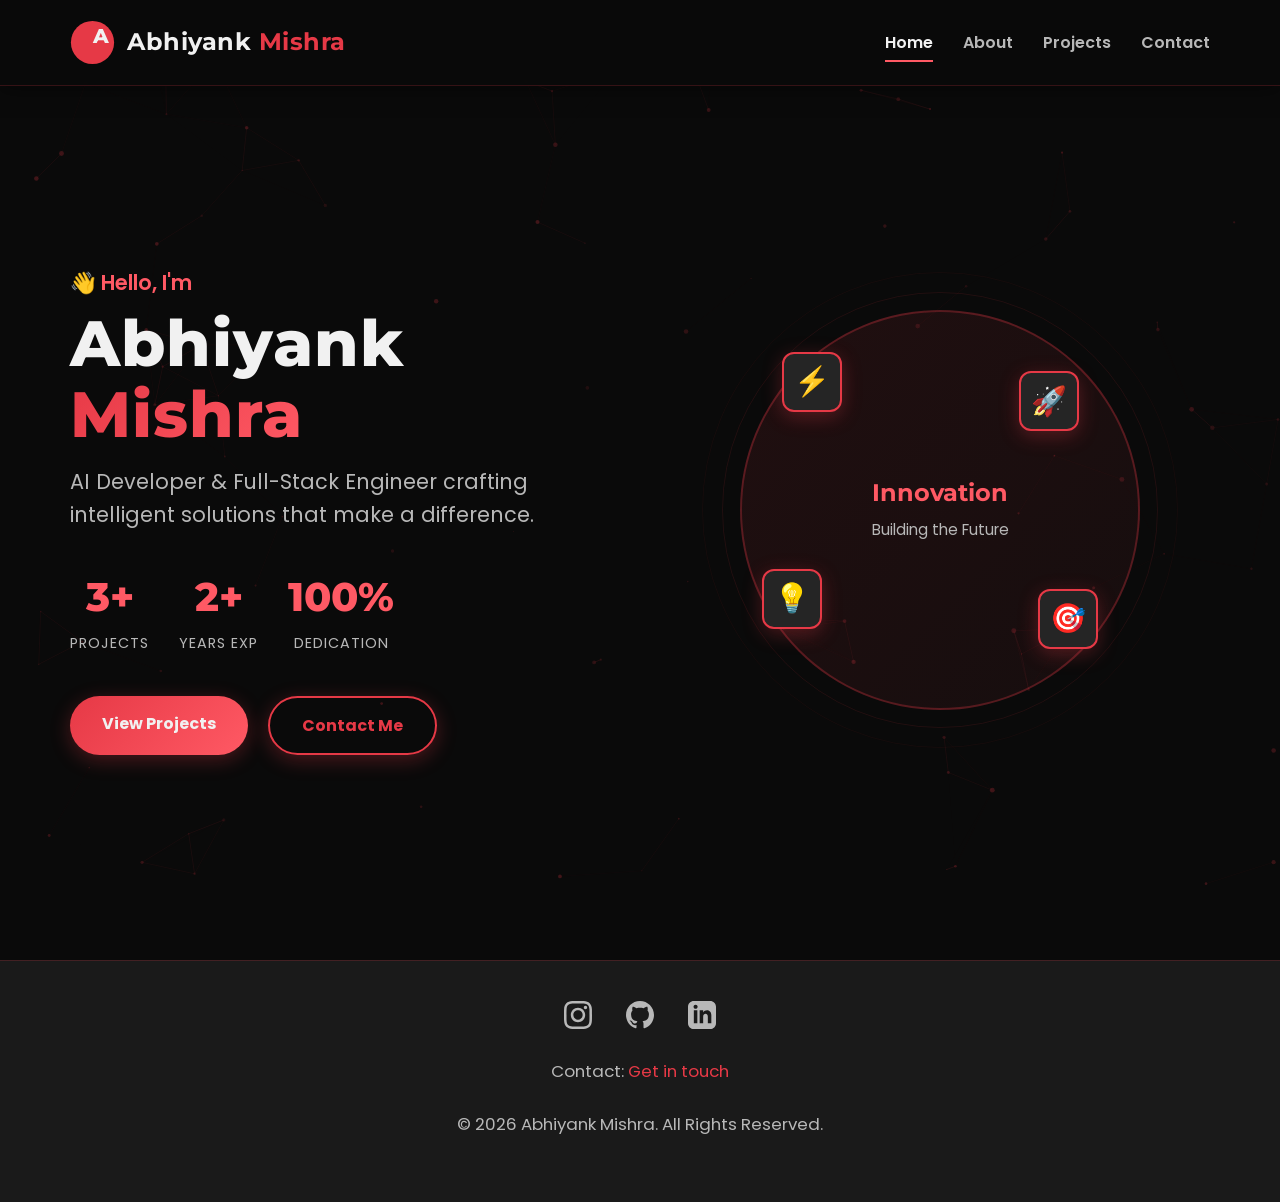
==== commit ec306b2a: "update 3" ====
--- a/index.html
+++ b/index.html
@@ -264,92 +264,221 @@
         /* Home Page */
         #home-page .hero-section {
             min-height: calc(100vh - 160px);
+            display: grid;
+            grid-template-columns: 1fr 1fr;
+            gap: 60px;
+            align-items: center;
+            padding: 40px 0;
+        }
+
+        .hero-content {
+            text-align: left;
+        }
+
+        #home-page .hero-greeting {
+            font-size: 1.3rem;
+            color: var(--accent-red);
+            font-weight: 600;
+            margin-bottom: 0.5rem;
+            opacity: 0;
+            animation: fadeInUp 0.8s ease forwards;
+        }
+
+        #home-page .hero-name {
+            font-size: 4rem;
+            font-weight: 800;
+            color: var(--text-light);
+            margin-bottom: 1rem;
+            line-height: 1.1;
+            opacity: 0;
+            animation: fadeInUp 0.8s ease 0.2s forwards;
+        }
+
+        #home-page .hero-name .highlight {
+            background: linear-gradient(135deg, var(--primary-red), var(--accent-red));
+            -webkit-background-clip: text;
+            -webkit-text-fill-color: transparent;
+        }
+
+        #home-page .hero-tagline {
+            font-size: 1.3rem;
+            color: var(--text-medium);
+            margin-bottom: 2rem;
+            line-height: 1.6;
+            opacity: 0;
+            animation: fadeInUp 0.8s ease 0.4s forwards;
+        }
+
+        .hero-stats {
             display: flex;
-            flex-direction: column;
+            gap: 30px;
+            margin-bottom: 2.5rem;
+            opacity: 0;
+            animation: fadeInUp 0.8s ease 0.6s forwards;
+        }
+
+        .stat-item {
+            text-align: center;
+        }
+
+        .stat-number {
+            font-size: 2.5rem;
+            font-weight: 800;
+            color: var(--accent-red);
+            font-family: var(--font-secondary);
+        }
+
+        .stat-label {
+            font-size: 0.9rem;
+            color: var(--text-medium);
+            text-transform: uppercase;
+            letter-spacing: 1px;
+        }
+
+        .hero-buttons {
+            display: flex;
+            gap: 20px;
+            opacity: 0;
+            animation: fadeInUp 0.8s ease 0.8s forwards;
+        }
+
+        .btn-secondary {
+            background: transparent;
+            border: 2px solid var(--primary-red);
+            color: var(--primary-red);
+        }
+
+        .btn-secondary:hover {
+            background: var(--primary-red);
+            color: var(--text-light);
+        }
+
+        @keyframes fadeInUp {
+            to {
+                opacity: 1;
+                transform: translateY(0);
+            }
+        }
+
+        /* Hero Visual */
+        .hero-visual {
+            position: relative;
+            display: flex;
             justify-content: center;
             align-items: center;
+            opacity: 0;
+            animation: fadeIn 1s ease 0.5s forwards;
+        }
+
+        @keyframes fadeIn {
+            to { opacity: 1; }
+        }
+
+        .hero-circle {
+            width: 400px;
+            height: 400px;
+            border-radius: 50%;
+            background: linear-gradient(135deg, rgba(230, 57, 70, 0.1), rgba(255, 89, 100, 0.05));
+            border: 2px solid rgba(230, 57, 70, 0.3);
+            position: relative;
+            display: flex;
+            justify-content: center;
+            align-items: center;
+            animation: pulse 3s ease-in-out infinite;
+        }
+
+        @keyframes pulse {
+            0%, 100% { transform: scale(1); }
+            50% { transform: scale(1.05); }
+        }
+
+        .hero-circle::before {
+            content: '';
+            position: absolute;
+            inset: -20px;
+            border-radius: 50%;
+            border: 1px solid rgba(230, 57, 70, 0.1);
+            animation: rotate 10s linear infinite;
+        }
+
+        .hero-circle::after {
+            content: '';
+            position: absolute;
+            inset: -40px;
+            border-radius: 50%;
+            border: 1px solid rgba(230, 57, 70, 0.05);
+            animation: rotate 15s linear infinite reverse;
+        }
+
+        @keyframes rotate {
+            to { transform: rotate(360deg); }
+        }
+
+        .floating-elements {
+            position: absolute;
+            width: 100%;
+            height: 100%;
+        }
+
+        .floating-icon {
+            position: absolute;
+            width: 60px;
+            height: 60px;
+            background: var(--bg-light);
+            border: 2px solid var(--primary-red);
+            border-radius: 12px;
+            display: flex;
+            justify-content: center;
+            align-items: center;
+            font-size: 1.8rem;
+            box-shadow: 0 5px 20px rgba(230, 57, 70, 0.3);
+            animation: float 3s ease-in-out infinite;
+        }
+
+        .floating-icon:nth-child(1) {
+            top: 10%;
+            left: 10%;
+            animation-delay: 0s;
+        }
+
+        .floating-icon:nth-child(2) {
+            top: 15%;
+            right: 15%;
+            animation-delay: 0.5s;
+        }
+
+        .floating-icon:nth-child(3) {
+            bottom: 20%;
+            left: 5%;
+            animation-delay: 1s;
+        }
+
+        .floating-icon:nth-child(4) {
+            bottom: 15%;
+            right: 10%;
+            animation-delay: 1.5s;
+        }
+
+        @keyframes float {
+            0%, 100% { transform: translateY(0px); }
+            50% { transform: translateY(-20px); }
+        }
+
+        .hero-circle-content {
             text-align: center;
-        }
-
-        #home-page .hero-name {
-            font-size: 4.5rem;
-            font-weight: 800;
-            background: linear-gradient(90deg, var(--text-light), var(--accent-red), var(--primary-red));
-            -webkit-background-clip: text;
-            -webkit-text-fill-color: transparent;
-            background-size: 200% auto;
-            animation: textShine 4s linear infinite;
-            margin-bottom: 1rem;
-        }
-
-        @keyframes textShine {
-            to { background-position: 200% center; }
-        }
-
-        #home-page .hero-tagline {
+            z-index: 1;
+        }
+
+        .hero-circle-content h3 {
             font-size: 1.5rem;
+            margin-bottom: 0.5rem;
+            color: var(--accent-red);
+        }
+
+        .hero-circle-content p {
+            font-size: 0.95rem;
             color: var(--text-medium);
-            margin-bottom: 2.5rem;
-        }
-        
-        /* Code Editor */
-        .code-editor-container {
-            width: 100%;
-            max-width: 700px;
-            margin-top: 2rem;
-            background-color: var(--code-editor-bg);
-            border-radius: 12px;
-            padding: 20px;
-            box-shadow: 0 10px 40px rgba(0,0,0,0.7);
-            border: 1px solid rgba(230, 57, 70, 0.3);
-        }
-
-        .code-editor-header {
-            display: flex;
-            align-items: center;
-            padding-bottom: 15px;
-            margin-bottom: 15px;
-            border-bottom: 1px solid rgba(255,255,255,0.1);
-        }
-
-        .code-editor-dot {
-            width: 12px;
-            height: 12px;
-            border-radius: 50%;
-            margin-right: 8px;
-        }
-
-        .code-editor-dot.red { background-color: #FF5F57; }
-        .code-editor-dot.yellow { background-color: #FEBC2E; }
-        .code-editor-dot.green { background-color: #28C840; }
-
-        #animated-code {
-            font-family: 'Courier New', monospace;
-            font-size: 0.95rem;
-            color: #C9D1D9;
-            line-height: 1.6;
-            min-height: 120px;
-            white-space: pre-wrap;
-        }
-
-        .code-keyword { color: #FF7B72; }
-        .code-variable { color: #FFA657; }
-        .code-string { color: #A5D6FF; }
-        .code-comment { color: #8B949E; font-style: italic; }
-        .code-function-name { color: #D2A8FF; }
-        .code-number { color: #79C0FF; }
-
-        .typing-cursor {
-            display: inline-block;
-            width: 8px;
-            height: 1.2em;
-            background-color: var(--accent-red);
-            animation: blink 1s steps(1) infinite;
-            margin-left: 2px;
-        }
-
-        @keyframes blink {
-            50% { opacity: 0; }
+            margin: 0;
         }
 
         /* Section Title */
@@ -619,25 +748,55 @@
             h2 { font-size: 2rem; }
             h3 { font-size: 1.5rem; }
 
+            #home-page .hero-section {
+                grid-template-columns: 1fr;
+                gap: 40px;
+                text-align: center;
+            }
+
+            .hero-content {
+                text-align: center;
+                order: 2;
+            }
+
+            .hero-visual {
+                order: 1;
+            }
+
             #home-page .hero-name {
-                font-size: 3rem;
+                font-size: 2.5rem;
+            }
+
+            #home-page .hero-greeting {
+                font-size: 1.1rem;
             }
 
             #home-page .hero-tagline {
-                font-size: 1.2rem;
+                font-size: 1.1rem;
+            }
+
+            .hero-stats {
+                justify-content: center;
+            }
+
+            .hero-buttons {
+                justify-content: center;
+                flex-wrap: wrap;
+            }
+
+            .hero-circle {
+                width: 300px;
+                height: 300px;
+            }
+
+            .floating-icon {
+                width: 50px;
+                height: 50px;
+                font-size: 1.5rem;
             }
 
             .page-content {
                 padding: 120px 20px 60px;
-            }
-
-            .code-editor-container {
-                max-width: 100%;
-                padding: 15px;
-            }
-
-            #animated-code {
-                font-size: 0.85rem;
             }
 
             .projects-grid {
@@ -665,7 +824,7 @@
             }
 
             #home-page .hero-name {
-                font-size: 2.2rem;
+                font-size: 2rem;
             }
 
             nav ul {
@@ -679,6 +838,19 @@
             .btn {
                 padding: 12px 24px;
                 font-size: 0.9rem;
+            }
+
+            .hero-circle {
+                width: 250px;
+                height: 250px;
+            }
+
+            .stat-number {
+                font-size: 2rem;
+            }
+
+            .stat-label {
+                font-size: 0.8rem;
             }
         }
     </style>
@@ -713,17 +885,46 @@
     <div class="page-container">
         <section id="home-page" class="page-content active">
             <div class="hero-section">
-                <h1 class="hero-name">Abhiyank Mishra</h1>
-                <p class="hero-tagline">AI Developer & Digital Innovation Architect</p>
-                <div class="code-editor-container">
-                    <div class="code-editor-header">
-                        <span class="code-editor-dot red"></span>
-                        <span class="code-editor-dot yellow"></span>
-                        <span class="code-editor-dot green"></span>
+                <div class="hero-content">
+                    <p class="hero-greeting">👋 Hello, I'm</p>
+                    <h1 class="hero-name">Abhiyank <span class="highlight">Mishra</span></h1>
+                    <p class="hero-tagline">AI Developer & Full-Stack Engineer crafting intelligent solutions that make a difference.</p>
+                    
+                    <div class="hero-stats">
+                        <div class="stat-item">
+                            <div class="stat-number">3+</div>
+                            <div class="stat-label">Projects</div>
+                        </div>
+                        <div class="stat-item">
+                            <div class="stat-number">2+</div>
+                            <div class="stat-label">Years Exp</div>
+                        </div>
+                        <div class="stat-item">
+                            <div class="stat-number">100%</div>
+                            <div class="stat-label">Dedication</div>
+                        </div>
                     </div>
-                    <div id="animated-code"></div><span class="typing-cursor"></span>
+
+                    <div class="hero-buttons">
+                        <a href="#projects" class="btn nav-link" data-page="projects-page">View Projects</a>
+                        <a href="#contact" class="btn btn-secondary nav-link" data-page="contact-page">Contact Me</a>
+                    </div>
                 </div>
-                <a href="#projects" class="btn nav-link" data-page="projects-page" style="margin-top: 2.5rem;">View My Projects</a>
+
+                <div class="hero-visual">
+                    <div class="hero-circle">
+                        <div class="floating-elements">
+                            <div class="floating-icon">⚡</div>
+                            <div class="floating-icon">🚀</div>
+                            <div class="floating-icon">💡</div>
+                            <div class="floating-icon">🎯</div>
+                        </div>
+                        <div class="hero-circle-content">
+                            <h3>Innovation</h3>
+                            <p>Building the Future</p>
+                        </div>
+                    </div>
+                </div>
             </div>
         </section>
 
@@ -848,48 +1049,6 @@
         const navLinks = document.querySelectorAll('.nav-link');
         const pages = document.querySelectorAll('.page-content');
 
-        // --- Animated Code Typing Effect ---
-        const animatedCodeElement = document.getElementById('animated-code');
-        const codeSnippets = [
-            {
-                text: `<span class="code-comment">// Initializing AI systems...</span>\n<span class="code-keyword">const</span> <span class="code-variable">ai</span> = <span class="code-keyword">new</span> <span class="code-function-name">AICore</span>();\n<span class="code-variable">ai</span>.<span class="code-function-name">activate</span>();`,
-                delay: 80
-            },
-            {
-                text: `<span class="code-comment">// Building neural network...</span>\n<span class="code-keyword">function</span> <span class="code-function-name">trainModel</span>(<span class="code-variable">data</span>) {\n  <span class="code-keyword">return</span> <span class="code-function-name">neuralNet</span>.<span class="code-function-name">train</span>(<span class="code-variable">data</span>);\n}`,
-                delay: 75
-            },
-            {
-                text: `<span class="code-comment">// Launching application...</span>\n<span class="code-keyword">async</span> <span class="code-keyword">function</span> <span class="code-function-name">deploy</span>() {\n  <span class="code-keyword">await</span> <span class="code-function-name">buildApp</span>();\n  <span class="code-function-name">console</span>.<span class="code-function-name">log</span>(<span class="code-string">"App is live!"</span>);\n}`,
-                delay: 85
-            }
-        ];
-        let currentSnippetIndex = 0;
-        let currentCharIndex = 0;
-        let isDeleting = false;
-
-        function typeCode() {
-            if (!animatedCodeElement) return;
-            const currentSnippet = codeSnippets[currentSnippetIndex];
-            
-            if (isDeleting) {
-                animatedCodeElement.innerHTML = '';
-                currentCharIndex = 0;
-                isDeleting = false;
-                currentSnippetIndex = (currentSnippetIndex + 1) % codeSnippets.length;
-                setTimeout(typeCode, 500);
-            } else {
-                if (currentCharIndex < currentSnippet.text.length) {
-                    animatedCodeElement.innerHTML = currentSnippet.text.substring(0, currentCharIndex + 1);
-                    currentCharIndex++;
-                    setTimeout(typeCode, Math.random() * currentSnippet.delay + 40);
-                } else {
-                    isDeleting = true;
-                    setTimeout(typeCode, 3000);
-                }
-            }
-        }
-
         // --- Interactive Background Canvas ---
         const canvas = document.getElementById('interactive-bg');
         const ctx = canvas.getContext('2d');
@@ -979,9 +1138,6 @@
                     setTimeout(() => {
                         page.classList.add('active');
                         handleScrollAnimations();
-                        if (pageId === 'home-page' && isInitialLoad) {
-                            setTimeout(() => typeCode(), 800);
-                        }
                     }, isInitialLoad ? 50 : 150);
                 } else {
                     page.classList.remove('active');
@@ -1042,9 +1198,13 @@
             });
         }
 
+        handleScrollAnimations();
+
         // --- Dynamic Year ---
         document.getElementById('current-year').textContent = new Date().getFullYear();
     });
     </script>
 </body>
+</html>    
+</body>
 </html>
